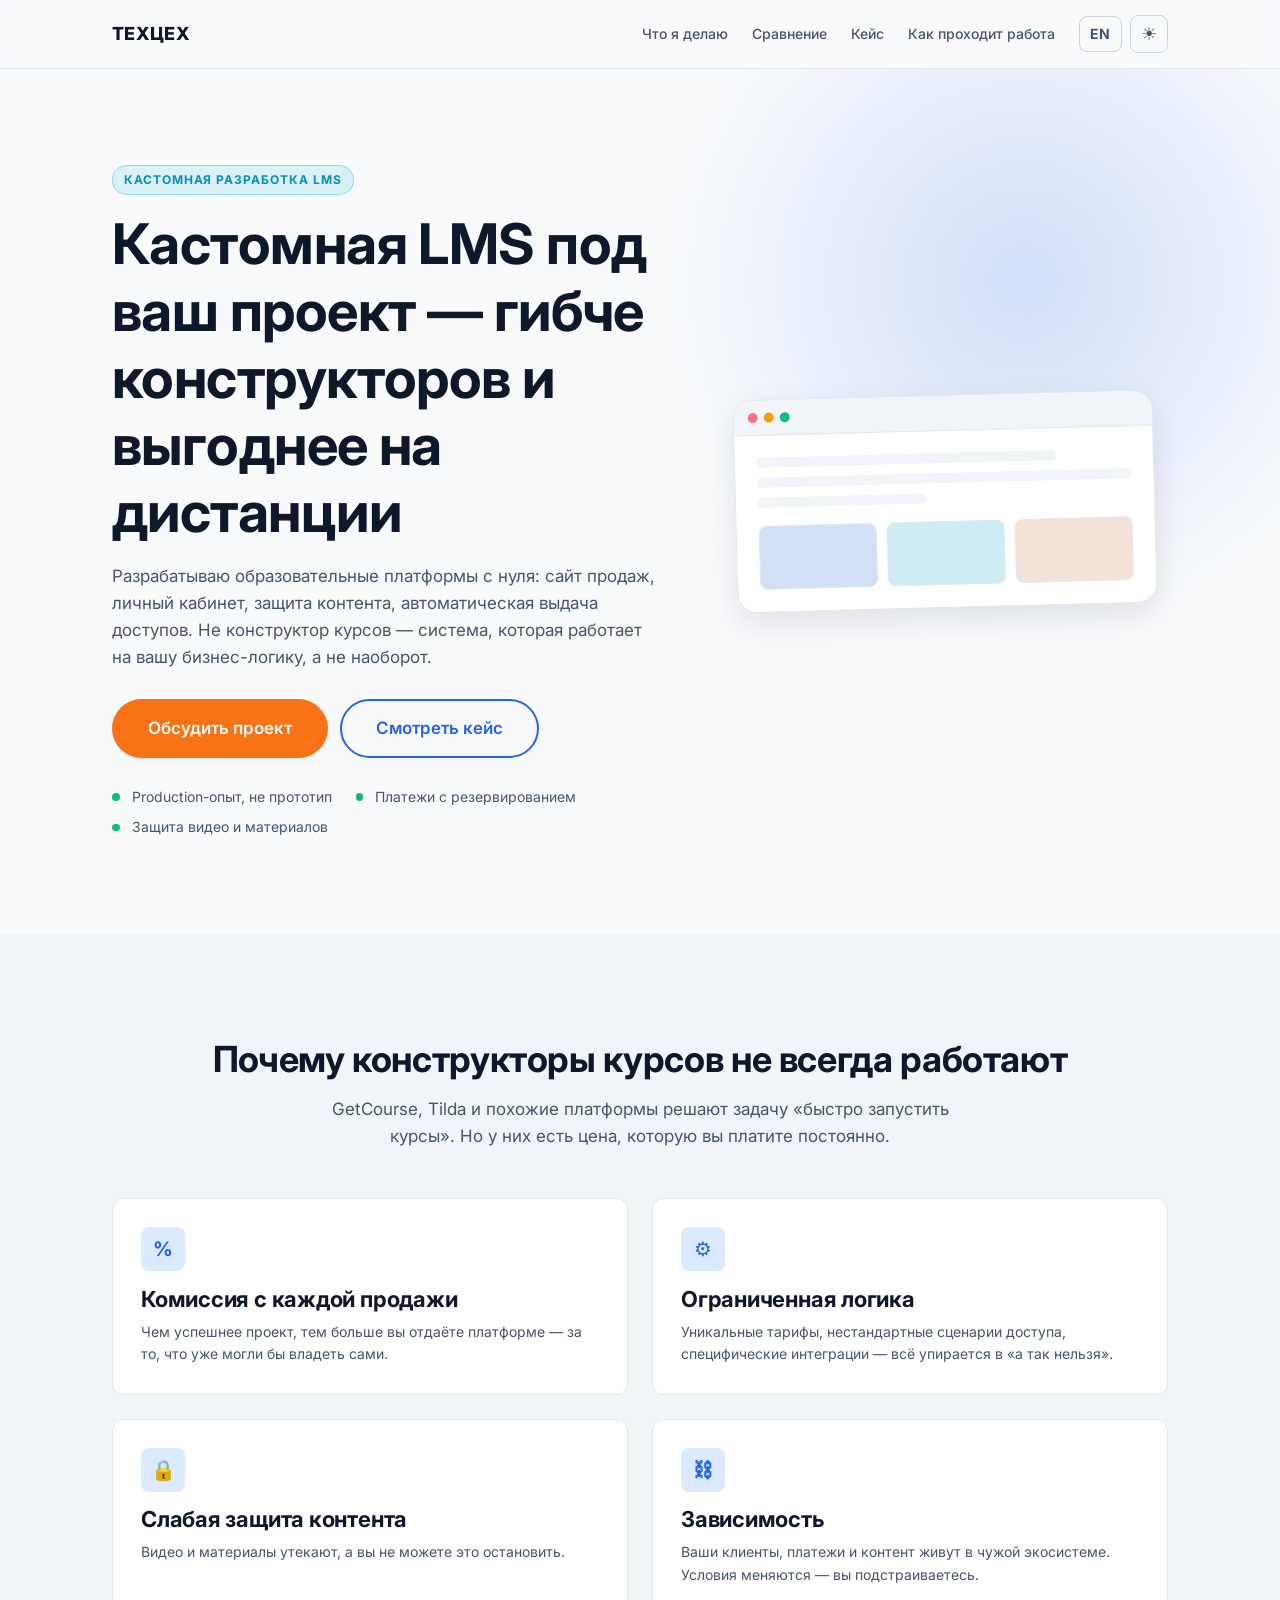
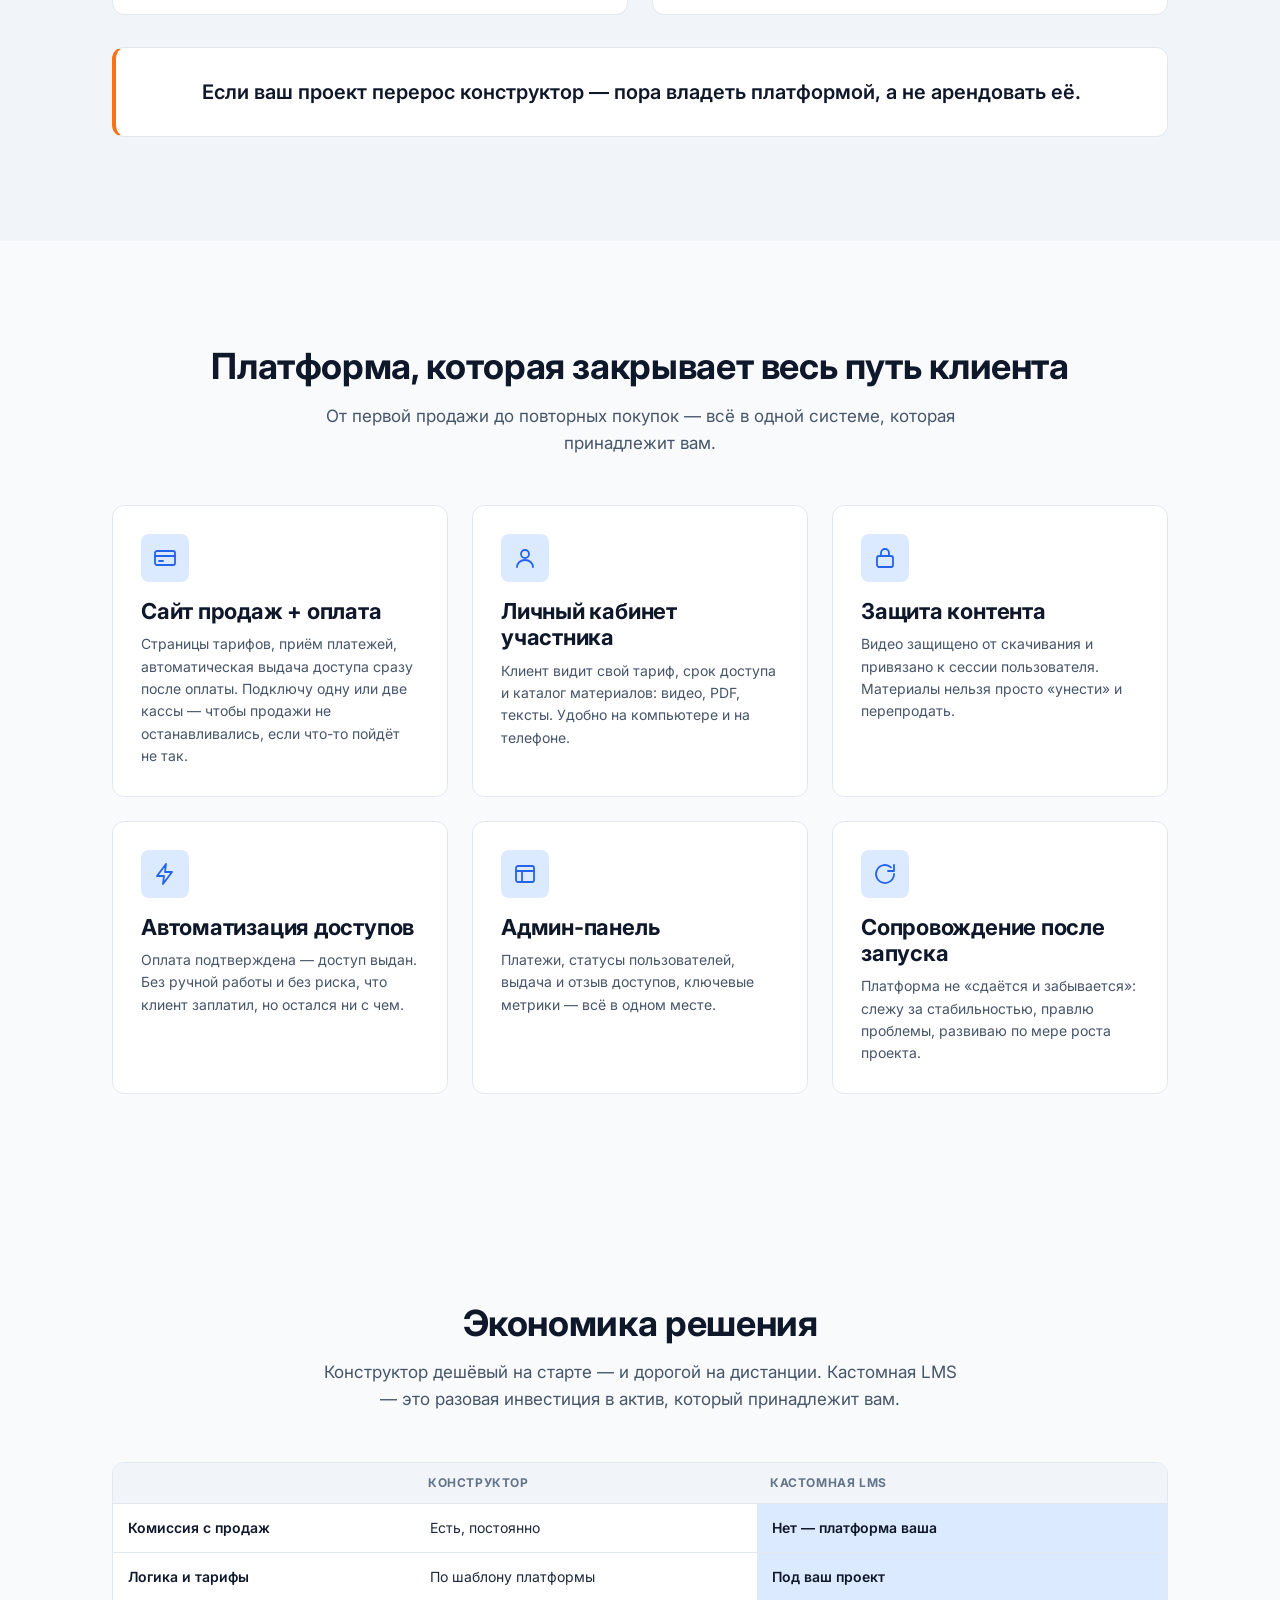
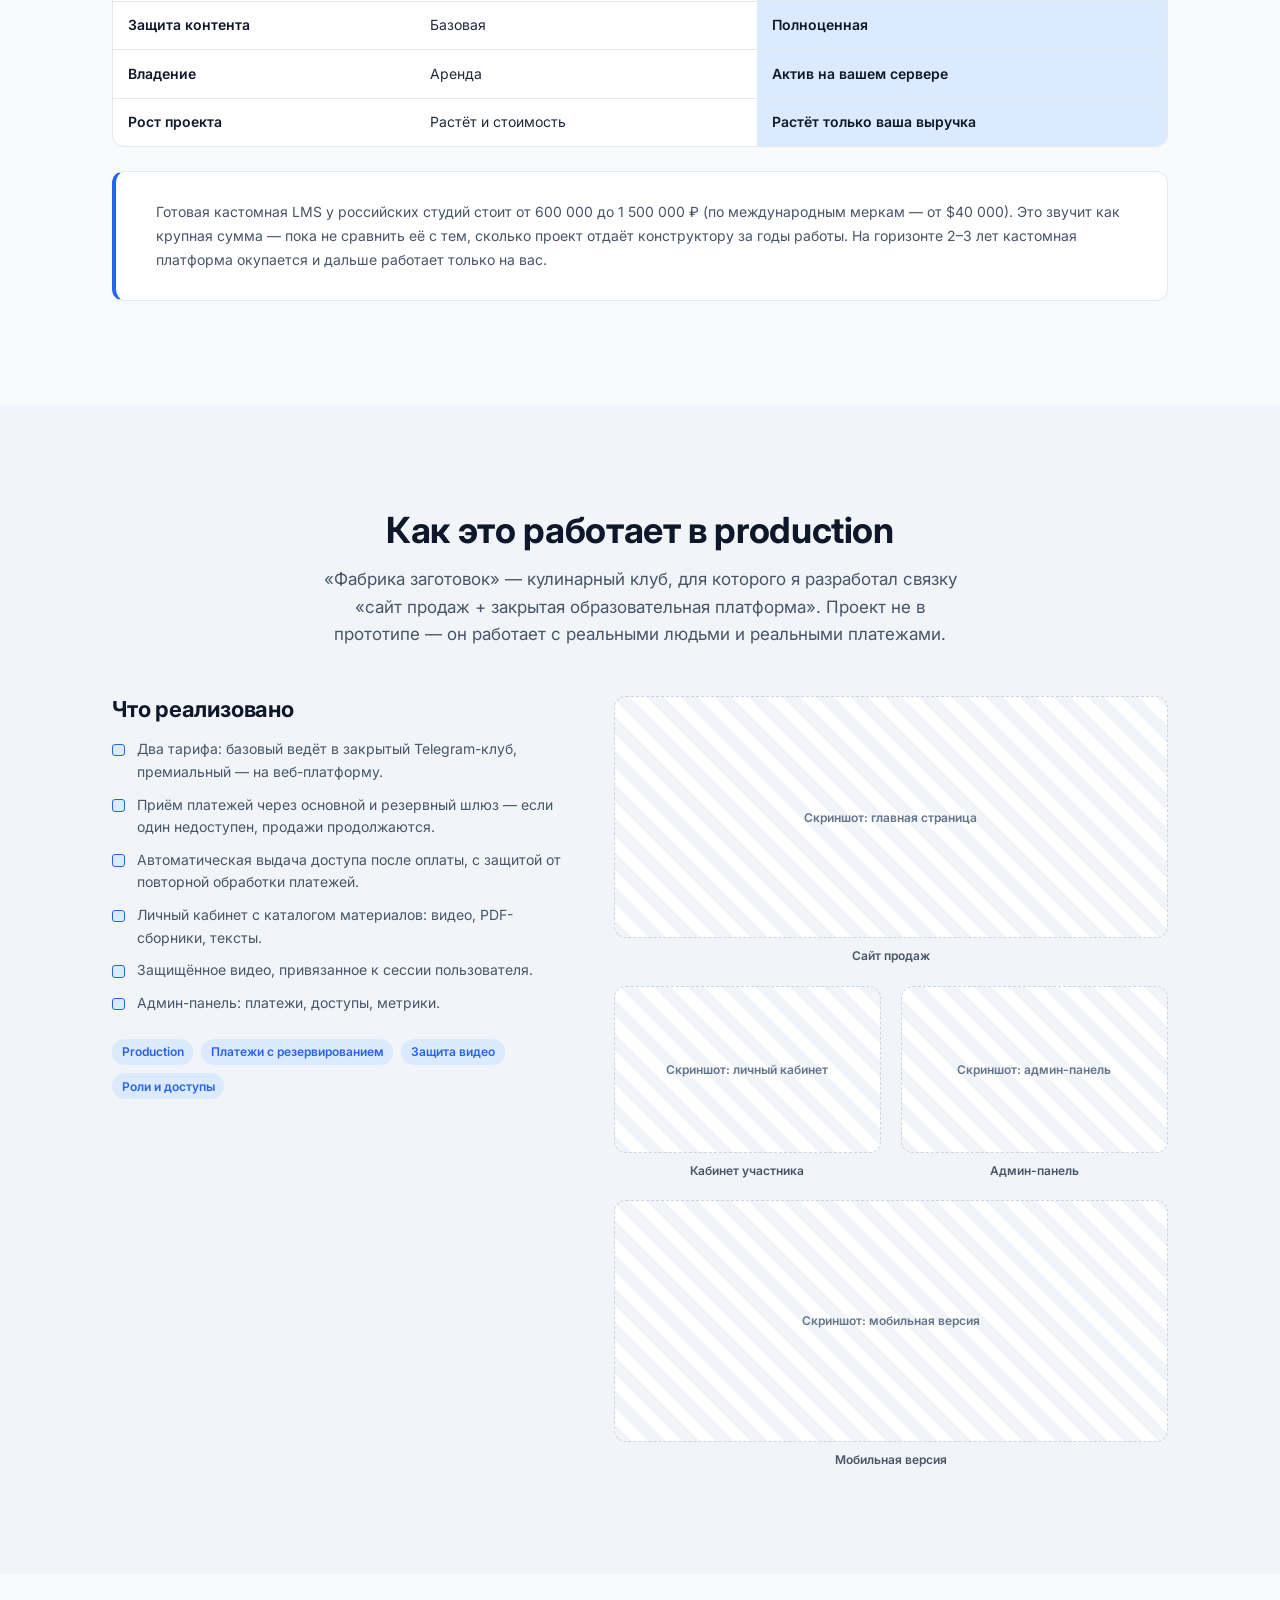
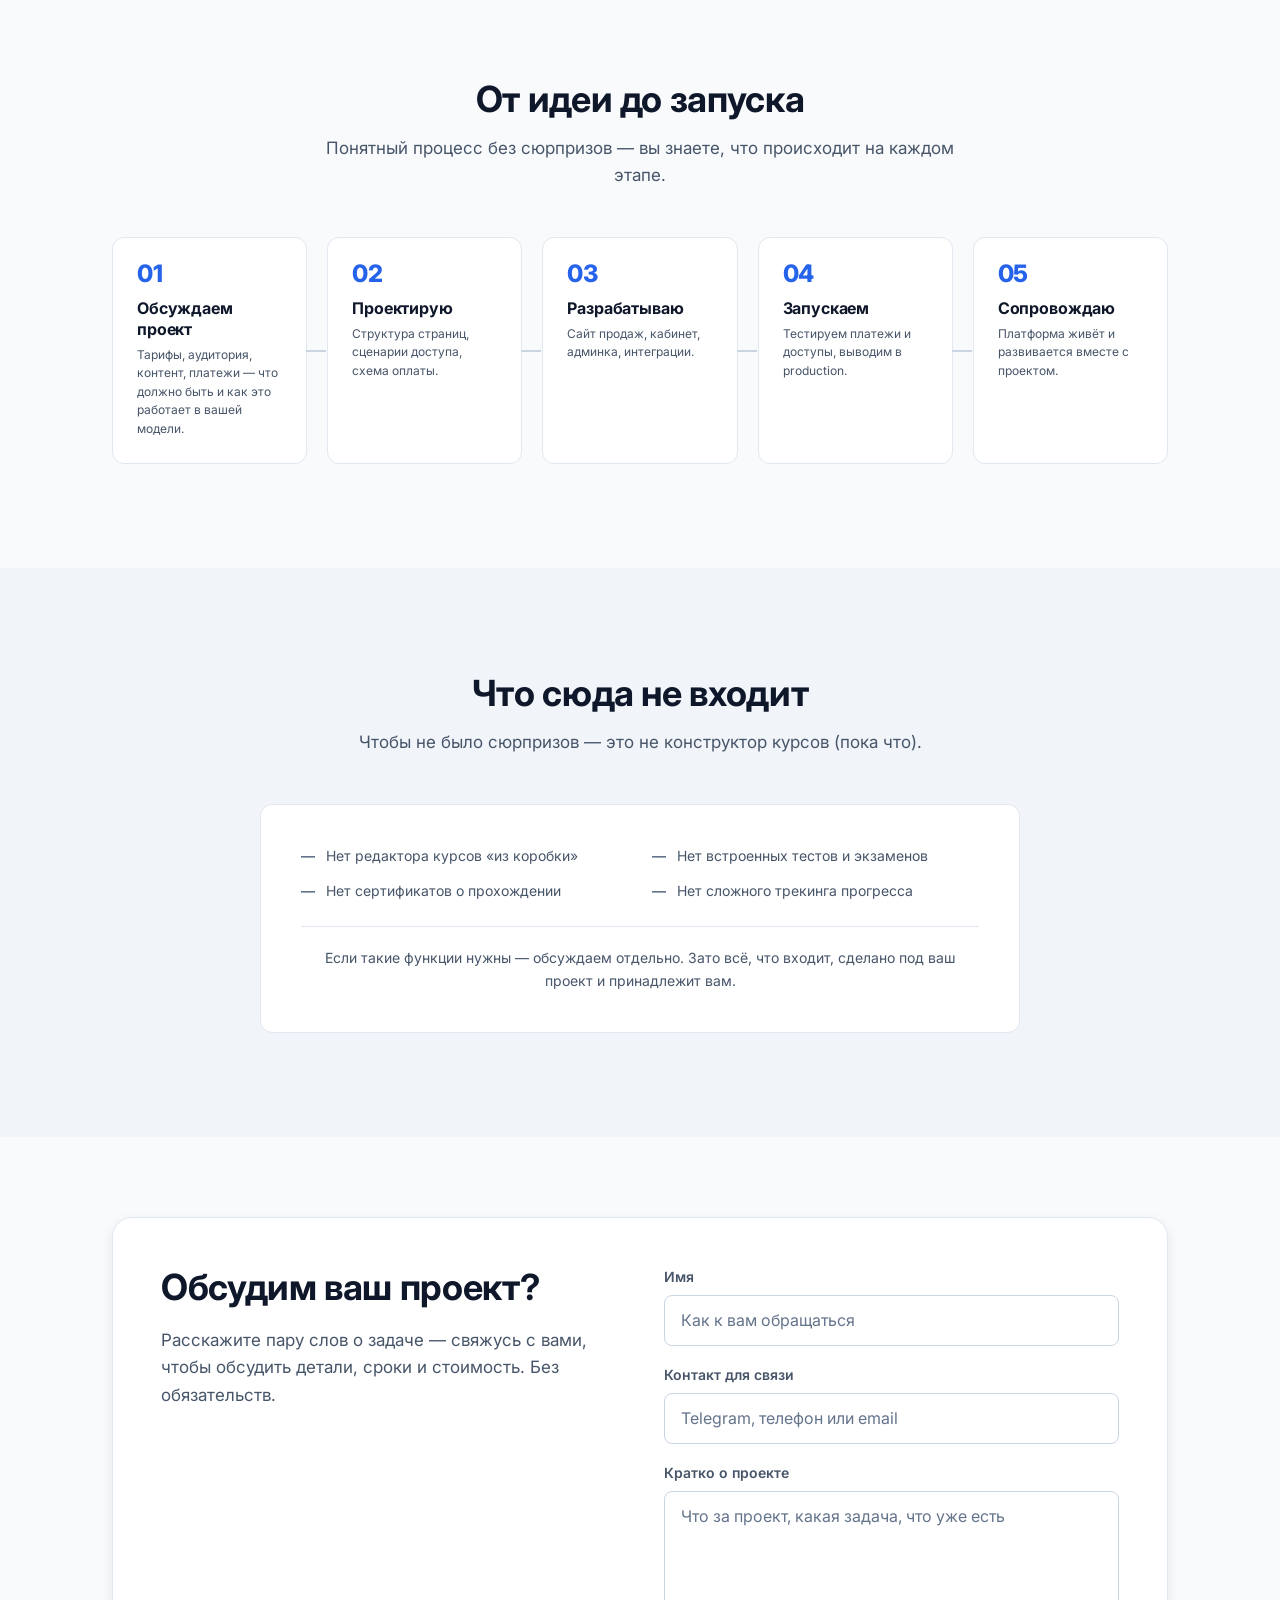
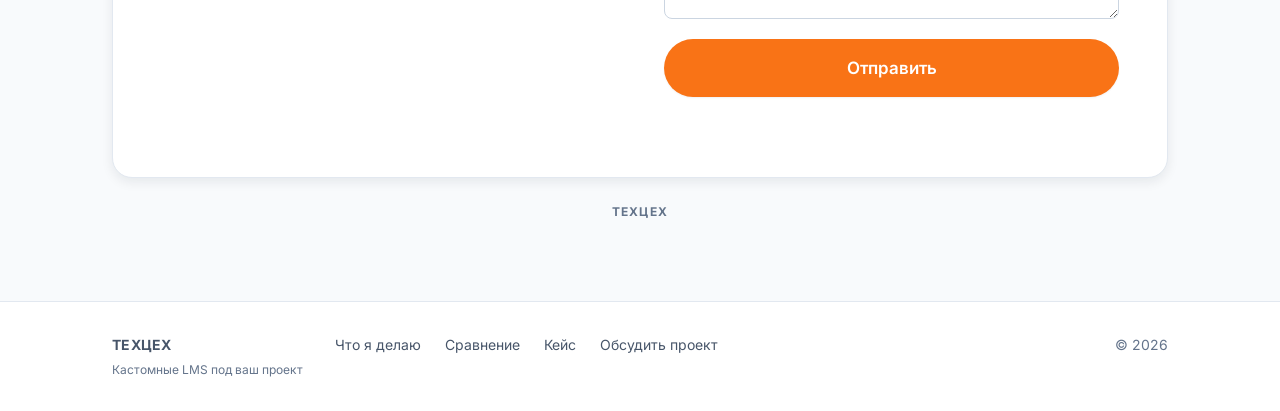
==== index.html @ e5ccb51c "Initial landing: RU/EN, light/dark, 8 sections" ====
<!DOCTYPE html>
<html lang="ru" data-theme="light">
<head>
  <meta charset="UTF-8">
  <meta name="viewport" content="width=device-width, initial-scale=1.0">
  <title>Кастомная LMS под ваш проект — ТЕХЦЕХ</title>
  <meta name="description" content="Разработка кастомных образовательных платформ: сайт продаж, личный кабинет, защита контента, автоматическая выдача доступов. Гибче конструкторов и выгоднее на дистанции.">
    <link rel="preconnect" href="https://fonts.googleapis.com">
  <link rel="preconnect" href="https://fonts.gstatic.com" crossorigin>
  <link href="https://fonts.googleapis.com/css2?family=Inter:wght@400;500;600;700;800&display=swap" rel="stylesheet">
  <link rel="stylesheet" href="css/styles.css">
</head>
<body>

  <!-- ============ HEADER ============ -->
  <header class="site-header">
    <div class="container header__inner">
      <a href="#" class="header__logo">ТЕХЦЕХ</a>

      <nav class="header__nav">
        <a href="#what-i-do">Что я делаю</a>
        <a href="#comparison">Сравнение</a>
        <a href="#case">Кейс</a>
        <a href="#process">Как проходит работа</a>
      </nav>

      <div class="header__controls">
        <!-- переключатель языка -->
        <a href="index.en.html" class="header__lang" aria-label="Switch to English">EN</a>
        <!-- переключатель темы -->
        <button type="button" class="header__theme" id="themeToggle" aria-label="Переключить тему">
          <span class="theme-icon theme-icon--light">☀</span>
          <span class="theme-icon theme-icon--dark">☾</span>
        </button>
      </div>
    </div>
  </header>

  <main>

        <!-- ============ 1. HERO ============ -->
    <section class="hero" id="hero">
      <div class="container hero__inner">
        <div class="hero__content">
          <span class="hero__eyebrow">Кастомная разработка LMS</span>
          <h1 class="hero__title">
            Кастомная LMS под ваш проект — гибче конструкторов и выгоднее на дистанции
          </h1>
          <p class="hero__subtitle">
            Разрабатываю образовательные платформы с нуля: сайт продаж, личный кабинет,
            защита контента, автоматическая выдача доступов. Не конструктор курсов —
            система, которая работает на вашу бизнес-логику, а не наоборот.
          </p>
          <div class="hero__actions">
            <a href="#contact" class="btn btn--cta btn--lg">Обсудить проект</a>
            <a href="#case" class="btn btn--secondary btn--lg">Смотреть кейс</a>
          </div>
          <ul class="hero__points">
            <li>Production-опыт, не прототип</li>
            <li>Платежи с резервированием</li>
            <li>Защита видео и материалов</li>
          </ul>
        </div>

        <div class="hero__visual" aria-hidden="true">
          <div class="hero__mockup">
            <div class="hero__mockup-bar">
              <span></span><span></span><span></span>
            </div>
            <div class="hero__mockup-body">
              <div class="hero__mockup-line hero__mockup-line--wide"></div>
              <div class="hero__mockup-line"></div>
              <div class="hero__mockup-line hero__mockup-line--short"></div>
              <div class="hero__mockup-cards">
                <div class="hero__mockup-card"></div>
                <div class="hero__mockup-card"></div>
                <div class="hero__mockup-card"></div>
              </div>
            </div>
          </div>
        </div>
      </div>
    </section>

        <!-- ============ 2. ПРОБЛЕМА ============ -->
    <section class="problem" id="problem">
      <div class="container">
        <div class="section-head text-center">
          <h2 class="section-title">Почему конструкторы курсов не всегда работают</h2>
          <p class="section-lead">
            GetCourse, Tilda и похожие платформы решают задачу «быстро запустить курсы».
            Но у них есть цена, которую вы платите постоянно.
          </p>
        </div>

        <div class="problem__grid">
          <article class="problem__card">
            <div class="problem__icon" aria-hidden="true">%</div>
            <h3>Комиссия с каждой продажи</h3>
            <p>Чем успешнее проект, тем больше вы отдаёте платформе — за то, что уже могли бы владеть сами.</p>
          </article>

          <article class="problem__card">
            <div class="problem__icon" aria-hidden="true">⚙</div>
            <h3>Ограниченная логика</h3>
            <p>Уникальные тарифы, нестандартные сценарии доступа, специфические интеграции — всё упирается в «а так нельзя».</p>
          </article>

          <article class="problem__card">
            <div class="problem__icon" aria-hidden="true">🔒</div>
            <h3>Слабая защита контента</h3>
            <p>Видео и материалы утекают, а вы не можете это остановить.</p>
          </article>

          <article class="problem__card">
            <div class="problem__icon" aria-hidden="true">⛓</div>
            <h3>Зависимость</h3>
            <p>Ваши клиенты, платежи и контент живут в чужой экосистеме. Условия меняются — вы подстраиваетесь.</p>
          </article>
        </div>

        <p class="problem__closing">
          Если ваш проект перерос конструктор — пора владеть платформой, а не арендовать её.
        </p>
      </div>
    </section>

        <!-- ============ 3. ЧТО Я ДЕЛАЮ ============ -->
    <section class="services" id="what-i-do">
      <div class="container">
        <div class="section-head text-center">
          <h2 class="section-title">Платформа, которая закрывает весь путь клиента</h2>
          <p class="section-lead">
            От первой продажи до повторных покупок — всё в одной системе, которая принадлежит вам.
          </p>
        </div>

        <div class="services__grid">
          <article class="service-card">
            <div class="service-card__icon" aria-hidden="true">
              <svg viewBox="0 0 24 24" fill="none" stroke="currentColor" stroke-width="1.8" stroke-linecap="round" stroke-linejoin="round"><rect x="2" y="5" width="20" height="14" rx="2"/><path d="M2 10h20"/><path d="M6 15h4"/></svg>
            </div>
            <h3>Сайт продаж + оплата</h3>
            <p>Страницы тарифов, приём платежей, автоматическая выдача доступа сразу после оплаты. Подключу одну или две кассы — чтобы продажи не останавливались, если что-то пойдёт не так.</p>
          </article>

          <article class="service-card">
            <div class="service-card__icon" aria-hidden="true">
              <svg viewBox="0 0 24 24" fill="none" stroke="currentColor" stroke-width="1.8" stroke-linecap="round" stroke-linejoin="round"><circle cx="12" cy="8" r="4"/><path d="M4 21c0-4 3.6-7 8-7s8 3 8 7"/></svg>
            </div>
            <h3>Личный кабинет участника</h3>
            <p>Клиент видит свой тариф, срок доступа и каталог материалов: видео, PDF, тексты. Удобно на компьютере и на телефоне.</p>
          </article>

          <article class="service-card">
            <div class="service-card__icon" aria-hidden="true">
              <svg viewBox="0 0 24 24" fill="none" stroke="currentColor" stroke-width="1.8" stroke-linecap="round" stroke-linejoin="round"><rect x="4" y="10" width="16" height="11" rx="2"/><path d="M8 10V7a4 4 0 0 1 8 0v3"/></svg>
            </div>
            <h3>Защита контента</h3>
            <p>Видео защищено от скачивания и привязано к сессии пользователя. Материалы нельзя просто «унести» и перепродать.</p>
          </article>

          <article class="service-card">
            <div class="service-card__icon" aria-hidden="true">
              <svg viewBox="0 0 24 24" fill="none" stroke="currentColor" stroke-width="1.8" stroke-linecap="round" stroke-linejoin="round"><path d="M13 2 4 14h7l-1 8 9-12h-7l1-8z"/></svg>
            </div>
            <h3>Автоматизация доступов</h3>
            <p>Оплата подтверждена — доступ выдан. Без ручной работы и без риска, что клиент заплатил, но остался ни с чем.</p>
          </article>

          <article class="service-card">
            <div class="service-card__icon" aria-hidden="true">
              <svg viewBox="0 0 24 24" fill="none" stroke="currentColor" stroke-width="1.8" stroke-linecap="round" stroke-linejoin="round"><rect x="3" y="4" width="18" height="16" rx="2"/><path d="M3 9h18"/><path d="M9 9v11"/></svg>
            </div>
            <h3>Админ-панель</h3>
            <p>Платежи, статусы пользователей, выдача и отзыв доступов, ключевые метрики — всё в одном месте.</p>
          </article>

          <article class="service-card">
            <div class="service-card__icon" aria-hidden="true">
              <svg viewBox="0 0 24 24" fill="none" stroke="currentColor" stroke-width="1.8" stroke-linecap="round" stroke-linejoin="round"><path d="M21 12a9 9 0 1 1-3-6.7"/><path d="M21 3v6h-6"/></svg>
            </div>
            <h3>Сопровождение после запуска</h3>
            <p>Платформа не «сдаётся и забывается»: слежу за стабильностью, правлю проблемы, развиваю по мере роста проекта.</p>
          </article>
        </div>
      </div>
    </section>

        <!-- ============ 4. СРАВНЕНИЕ / ЭКОНОМИКА ============ -->
    <section class="comparison" id="comparison">
      <div class="container">
        <div class="section-head text-center">
          <h2 class="section-title">Экономика решения</h2>
          <p class="section-lead">
            Конструктор дешёвый на старте — и дорогой на дистанции.
            Кастомная LMS — это разовая инвестиция в актив, который принадлежит вам.
          </p>
        </div>

        <div class="comparison__table-wrap">
          <table class="comparison__table">
            <thead>
              <tr>
                <th scope="col"></th>
                <th scope="col">Конструктор</th>
                <th scope="col" class="comparison__col--custom">Кастомная LMS</th>
              </tr>
            </thead>
            <tbody>
              <tr>
                <th scope="row">Комиссия с продаж</th>
                <td>Есть, постоянно</td>
                <td class="comparison__col--custom">Нет — платформа ваша</td>
              </tr>
              <tr>
                <th scope="row">Логика и тарифы</th>
                <td>По шаблону платформы</td>
                <td class="comparison__col--custom">Под ваш проект</td>
              </tr>
              <tr>
                <th scope="row">Защита контента</th>
                <td>Базовая</td>
                <td class="comparison__col--custom">Полноценная</td>
              </tr>
              <tr>
                <th scope="row">Владение</th>
                <td>Аренда</td>
                <td class="comparison__col--custom">Актив на вашем сервере</td>
              </tr>
              <tr>
                <th scope="row">Рост проекта</th>
                <td>Растёт и стоимость</td>
                <td class="comparison__col--custom">Растёт только ваша выручка</td>
              </tr>
            </tbody>
          </table>
        </div>

        <div class="comparison__note">
          <p>
            Готовая кастомная LMS у российских студий стоит от 600 000 до 1 500 000 ₽
            (по международным меркам — от $40 000). Это звучит как крупная сумма — пока
            не сравнить её с тем, сколько проект отдаёт конструктору за годы работы.
            На горизонте 2–3 лет кастомная платформа окупается и дальше работает только на вас.
          </p>
        </div>
      </div>
    </section>

        <!-- ============ 5. КЕЙС ============ -->
    <section class="case" id="case">
      <div class="container">
        <div class="section-head text-center">
          <h2 class="section-title">Как это работает в production</h2>
          <p class="section-lead">
            «Фабрика заготовок» — кулинарный клуб, для которого я разработал связку
            «сайт продаж + закрытая образовательная платформа». Проект не в прототипе —
            он работает с реальными людьми и реальными платежами.
          </p>
        </div>

        <div class="case__layout">
          <div class="case__info">
            <h3 class="case__subtitle">Что реализовано</h3>
            <ul class="case__list">
              <li>Два тарифа: базовый ведёт в закрытый Telegram-клуб, премиальный — на веб-платформу.</li>
              <li>Приём платежей через основной и резервный шлюз — если один недоступен, продажи продолжаются.</li>
              <li>Автоматическая выдача доступа после оплаты, с защитой от повторной обработки платежей.</li>
              <li>Личный кабинет с каталогом материалов: видео, PDF-сборники, тексты.</li>
              <li>Защищённое видео, привязанное к сессии пользователя.</li>
              <li>Админ-панель: платежи, доступы, метрики.</li>
            </ul>

            <div class="case__tags">
              <span class="tag">Production</span>
              <span class="tag">Платежи с резервированием</span>
              <span class="tag">Защита видео</span>
              <span class="tag">Роли и доступы</span>
            </div>
          </div>

          <div class="case__gallery">
            <!-- плейсхолдеры: заменить на реальные скриншоты -->
            <figure class="case__shot case__shot--wide">
              <div class="case__shot-placeholder">
                <span>Скриншот: главная страница</span>
              </div>
              <figcaption>Сайт продаж</figcaption>
            </figure>

            <figure class="case__shot">
              <div class="case__shot-placeholder">
                <span>Скриншот: личный кабинет</span>
              </div>
              <figcaption>Кабинет участника</figcaption>
            </figure>

            <figure class="case__shot">
              <div class="case__shot-placeholder">
                <span>Скриншот: админ-панель</span>
              </div>
              <figcaption>Админ-панель</figcaption>
            </figure>

            <figure class="case__shot case__shot--wide">
              <div class="case__shot-placeholder">
                <span>Скриншот: мобильная версия</span>
              </div>
              <figcaption>Мобильная версия</figcaption>
            </figure>
          </div>
        </div>
      </div>
    </section>

        <!-- ============ 6. ПРОЦЕСС ============ -->
    <section class="process" id="process">
      <div class="container">
        <div class="section-head text-center">
          <h2 class="section-title">От идеи до запуска</h2>
          <p class="section-lead">
            Понятный процесс без сюрпризов — вы знаете, что происходит на каждом этапе.
          </p>
        </div>

        <ol class="process__steps">
          <li class="process__step">
            <span class="process__num">01</span>
            <div class="process__body">
              <h3>Обсуждаем проект</h3>
              <p>Тарифы, аудитория, контент, платежи — что должно быть и как это работает в вашей модели.</p>
            </div>
          </li>
          <li class="process__step">
            <span class="process__num">02</span>
            <div class="process__body">
              <h3>Проектирую</h3>
              <p>Структура страниц, сценарии доступа, схема оплаты.</p>
            </div>
          </li>
          <li class="process__step">
            <span class="process__num">03</span>
            <div class="process__body">
              <h3>Разрабатываю</h3>
              <p>Сайт продаж, кабинет, админка, интеграции.</p>
            </div>
          </li>
          <li class="process__step">
            <span class="process__num">04</span>
            <div class="process__body">
              <h3>Запускаем</h3>
              <p>Тестируем платежи и доступы, выводим в production.</p>
            </div>
          </li>
          <li class="process__step">
            <span class="process__num">05</span>
            <div class="process__body">
              <h3>Сопровождаю</h3>
              <p>Платформа живёт и развивается вместе с проектом.</p>
            </div>
          </li>
        </ol>
      </div>
    </section>

        <!-- ============ 7. ГРАНИЦЫ ============ -->
    <section class="boundaries" id="boundaries">
      <div class="container">
        <div class="section-head text-center">
          <h2 class="section-title">Что сюда не входит</h2>
          <p class="section-lead">
            Чтобы не было сюрпризов — это не конструктор курсов (пока что).
          </p>
        </div>

        <div class="boundaries__box">
          <ul class="boundaries__list">
            <li>Нет редактора курсов «из коробки»</li>
            <li>Нет встроенных тестов и экзаменов</li>
            <li>Нет сертификатов о прохождении</li>
            <li>Нет сложного трекинга прогресса</li>
          </ul>
          <p class="boundaries__note">
            Если такие функции нужны — обсуждаем отдельно.
            Зато всё, что входит, сделано под ваш проект и принадлежит вам.
          </p>
        </div>
      </div>
    </section>

        <!-- ============ 8. CTA + ФОРМА ============ -->
    <section class="cta" id="contact">
      <div class="container">
        <div class="cta__box">
          <div class="cta__content">
            <h2 class="cta__title">Обсудим ваш проект?</h2>
            <p class="cta__text">
              Расскажите пару слов о задаче — свяжусь с вами, чтобы обсудить детали,
              сроки и стоимость. Без обязательств.
            </p>
          </div>

          <form class="cta__form" id="contactForm" novalidate>
            <div class="form-field">
              <label for="name">Имя</label>
              <input type="text" id="name" name="name" placeholder="Как к вам обращаться" required autocomplete="name">
            </div>

            <div class="form-field">
              <label for="contact">Контакт для связи</label>
              <input type="text" id="contact" name="contact" placeholder="Telegram, телефон или email" required autocomplete="off">
            </div>

            <div class="form-field">
              <label for="message">Кратко о проекте</label>
              <textarea id="message" name="message" placeholder="Что за проект, какая задача, что уже есть" rows="4"></textarea>
            </div>

            <button type="submit" class="btn btn--cta btn--lg cta__submit">Отправить</button>

            <p class="cta__form-note" id="formNote" role="status" aria-live="polite"></p>
          </form>
        </div>

        <p class="cta__signature">ТЕХЦЕХ</p>
      </div>
    </section>

  </main>

    <!-- ============ FOOTER ============ -->
  <footer class="site-footer">
    <div class="container footer__inner">
      <div class="footer__brand-col">
        <span class="footer__brand">ТЕХЦЕХ</span>
        <span class="footer__tagline">Кастомные LMS под ваш проект</span>
      </div>
      <nav class="footer__nav" aria-label="Футер">
        <a href="#what-i-do">Что я делаю</a>
        <a href="#comparison">Сравнение</a>
        <a href="#case">Кейс</a>
        <a href="#contact">Обсудить проект</a>
      </nav>
      <span class="footer__copy">© <span id="year"></span></span>
    </div>
  </footer>

  <script src="js/script.js"></script>
</body>
</html>
---- css/styles.css ----
/* ============================================================
   TEKHCEKH LANDING — Design tokens & base styles
   ============================================================ */

/* ---------- 1. TOKENS: LIGHT (default) ---------- */
:root {
  /* backgrounds & surfaces */
  --bg:              #F8FAFC;
  --surface:         #FFFFFF;
  --surface-2:       #F1F5F9;
  --border:          #E2E8F0;
  --border-strong:   #CBD5E1;

  /* text */
  --text-heading:    #0F172A;
  --text:            #1E293B;
  --text-muted:      #475569;
  --text-subtle:     #64748B;

  /* brand — blue */
  --primary:         #2563EB;
  --primary-hover:   #1D4ED8;
  --primary-soft:    #DBEAFE;

  /* tech accent — cyan */
  --accent-tech:     #06B6D4;
  --accent-tech-hover:#0891B2;

  /* warm accent — CTA */
  --accent-cta:      #F97316;
  --accent-cta-hover:#EA580C;
  --accent-coral:    #FB7185;

  /* statuses */
  --success:         #10B981;
  --success-bg:      #D1FAE5;
  --success-text:    #065F46;
  --warning:         #F59E0B;
  --warning-text:    #78350F;
  --danger:          #EF4444;

  /* effects */
  --shadow-sm: 0 1px 2px rgba(15, 23, 42, 0.06);
  --shadow-md: 0 4px 12px rgba(15, 23, 42, 0.08);
  --shadow-lg: 0 12px 32px rgba(15, 23, 42, 0.10);
  --radius-sm: 8px;
  --radius-md: 12px;
  --radius-lg: 20px;
  --radius-pill: 999px;

  /* typography */
  --font-sans: "Inter", system-ui, -apple-system, "Segoe UI", Roboto, "Helvetica Neue", Arial, sans-serif;
  --fs-h1: clamp(2rem, 1.4rem + 3vw, 3.5rem);
  --fs-h2: clamp(1.5rem, 1.15rem + 1.6vw, 2.25rem);
  --fs-h3: clamp(1.15rem, 1rem + 0.6vw, 1.375rem);
  --fs-body: 1rem;
  --fs-small: 0.875rem;
  --fs-xs: 0.75rem;

  /* layout */
  --container: 1120px;
  --gutter: clamp(1rem, 0.5rem + 2vw, 2rem);
  --section-y: clamp(3.5rem, 2rem + 6vw, 6.5rem);

  /* transitions */
  --t-fast: 150ms ease;
  --t-base: 250ms ease;

  /* header */
  --header-h: 68px;
}

/* ---------- 2. TOKENS: DARK ---------- */
[data-theme="dark"] {
  --bg:              #0F172A;
  --surface:         #1E293B;
  --surface-2:       #334155;
  --border:          #334155;
  --border-strong:   #475569;

  --text-heading:    #F8FAFC;
  --text:            #E2E8F0;
  --text-muted:      #94A3B8;
  --text-subtle:     #64748B;

  --primary:         #3B82F6;
  --primary-hover:   #60A5FA;
  --primary-soft:    #1E3A8A;

  --accent-tech:     #22D3EE;
  --accent-tech-hover:#67E8F9;

  --accent-cta:      #FB923C;
  --accent-cta-hover:#FDBA74;
  --accent-coral:    #FDA4AF;

  --success:         #34D399;
  --success-bg:      #064E3B;
  --success-text:    #A7F3D0;
  --warning:         #FBBF24;
  --warning-text:    #451A03;
  --danger:          #F87171;

  --shadow-sm: 0 1px 2px rgba(0, 0, 0, 0.4);
  --shadow-md: 0 4px 12px rgba(0, 0, 0, 0.45);
  --shadow-lg: 0 12px 32px rgba(0, 0, 0, 0.55);
}

/* ---------- 3. RESET / BASE ---------- */
*,
*::before,
*::after { box-sizing: border-box; }

html {
  scroll-behavior: smooth;
  scroll-padding-top: calc(var(--header-h) + 16px);
}

body {
  margin: 0;
  font-family: var(--font-sans);
  font-size: var(--fs-body);
  line-height: 1.6;
  color: var(--text);
  background: var(--bg);
  -webkit-font-smoothing: antialiased;
  transition: background var(--t-base), color var(--t-base);
}

h1, h2, h3, h4 {
  margin: 0 0 0.6em;
  color: var(--text-heading);
  line-height: 1.2;
  font-weight: 700;
  letter-spacing: -0.01em;
}
h1 { font-size: var(--fs-h1); }
h2 { font-size: var(--fs-h2); }
h3 { font-size: var(--fs-h3); }

p { margin: 0 0 1em; }
p:last-child { margin-bottom: 0; }

a {
  color: var(--primary);
  text-decoration: none;
  transition: color var(--t-fast);
}
a:hover { color: var(--primary-hover); }

ul, ol { margin: 0 0 1em; padding-left: 1.25em; }

img { max-width: 100%; height: auto; display: block; }

:focus-visible {
  outline: 2px solid var(--primary);
  outline-offset: 3px;
  border-radius: 4px;
}

/* ---------- 4. LAYOUT ---------- */
.container {
  width: 100%;
  max-width: var(--container);
  margin-inline: auto;
  padding-inline: var(--gutter);
}

main > section {
  padding-block: var(--section-y);
}

/* чередование фона секций для визуального ритма */
.problem,
.case,
.boundaries { background: var(--surface-2); }

/* ---------- 5. TYPOGRAPHY HELPERS ---------- */
.section-title {
  margin-bottom: 0.4em;
}
.section-lead {
  max-width: 640px;
  margin: 0 auto 2.5rem;
  color: var(--text-muted);
  font-size: 1.0625rem;
}
.text-center { text-align: center; }

/* ---------- 6. BUTTONS ---------- */
.btn {
  display: inline-flex;
  align-items: center;
  justify-content: center;
  gap: 0.5em;
  padding: 0.8em 1.6em;
  font: inherit;
  font-weight: 600;
  font-size: 1rem;
  line-height: 1.2;
  border: 2px solid transparent;
  border-radius: var(--radius-pill);
  cursor: pointer;
  white-space: nowrap;
  transition: background var(--t-fast), color var(--t-fast),
              border-color var(--t-fast), transform var(--t-fast),
              box-shadow var(--t-fast);
}
.btn:active { transform: translateY(1px); }

/* primary CTA — warm orange */
.btn--cta {
  background: var(--accent-cta);
  color: #FFFFFF;
  box-shadow: var(--shadow-sm);
}
.btn--cta:hover {
  background: var(--accent-cta-hover);
  color: #FFFFFF;
  box-shadow: var(--shadow-md);
}
[data-theme="dark"] .btn--cta { color: #1A1208; }

/* secondary — blue outline */
.btn--secondary {
  background: transparent;
  color: var(--primary);
  border-color: var(--primary);
}
.btn--secondary:hover {
  background: var(--primary);
  color: #FFFFFF;
}

/* solid blue */
.btn--primary {
  background: var(--primary);
  color: #FFFFFF;
}
.btn--primary:hover { background: var(--primary-hover); color: #FFFFFF; }

.btn--lg { padding: 1em 2em; font-size: 1.0625rem; }

/* ---------- 7. FORMS ---------- */
.form-field {
  display: flex;
  flex-direction: column;
  gap: 0.4rem;
  margin-bottom: 1.1rem;
}
.form-field label {
  font-size: var(--fs-small);
  font-weight: 600;
  color: var(--text-muted);
}
.form-field input,
.form-field textarea {
  font: inherit;
  color: var(--text);
  background: var(--surface);
  border: 1.5px solid var(--border-strong);
  border-radius: var(--radius-sm);
  padding: 0.75em 1em;
  transition: border-color var(--t-fast), box-shadow var(--t-fast);
}
.form-field textarea { resize: vertical; min-height: 110px; }
.form-field input::placeholder,
.form-field textarea::placeholder { color: var(--text-subtle); }

.form-field input:focus,
.form-field textarea:focus {
  outline: none;
  border-color: var(--primary);
  box-shadow: 0 0 0 3px var(--primary-soft);
}
.form-field input:invalid:not(:placeholder-shown),
.form-field textarea:invalid:not(:placeholder-shown) {
  border-color: var(--danger);
}

/* ---------- 8. HEADER ---------- */
.site-header {
  position: sticky;
  top: 0;
  z-index: 50;
  background: color-mix(in srgb, var(--bg) 85%, transparent);
  backdrop-filter: blur(10px);
  border-bottom: 1px solid var(--border);
  transition: background var(--t-base), border-color var(--t-base);
}
.header__inner {
  display: flex;
  align-items: center;
  gap: 1.5rem;
  height: var(--header-h);
}

.header__logo {
  font-weight: 800;
  font-size: 1.125rem;
  letter-spacing: 0.02em;
  color: var(--text-heading);
  flex-shrink: 0;
}
.header__logo:hover { color: var(--primary); }

.header__nav {
  display: flex;
  gap: 1.5rem;
  margin-left: auto;
}
.header__nav a {
  font-size: var(--fs-small);
  font-weight: 500;
  color: var(--text-muted);
}
.header__nav a:hover { color: var(--primary); }

.header__controls {
  display: flex;
  align-items: center;
  gap: 0.5rem;
}

.header__lang {
  font-size: var(--fs-small);
  font-weight: 700;
  letter-spacing: 0.05em;
  padding: 0.4em 0.7em;
  border: 1.5px solid var(--border-strong);
  border-radius: var(--radius-sm);
  color: var(--text-muted);
}
.header__lang:hover { border-color: var(--primary); color: var(--primary); }

.header__theme {
  display: inline-flex;
  align-items: center;
  justify-content: center;
  width: 38px;
  height: 38px;
  padding: 0;
  font-size: 1.1rem;
  background: transparent;
  border: 1.5px solid var(--border-strong);
  border-radius: var(--radius-sm);
  color: var(--text-muted);
  cursor: pointer;
  transition: border-color var(--t-fast), color var(--t-fast),
              background var(--t-fast);
}
.header__theme:hover { border-color: var(--primary); color: var(--primary); }

/* показываем нужную иконку в зависимости от темы */
[data-theme="light"] .theme-icon--dark  { display: none; }
[data-theme="dark"]  .theme-icon--light { display: none; }

/* ---------- 9. FOOTER ---------- */
.site-footer {
  border-top: 1px solid var(--border);
  padding-block: 2rem;
  background: var(--surface);
  transition: background var(--t-base), border-color var(--t-base);
}
.footer__inner {
  display: flex;
  align-items: center;
  justify-content: space-between;
  gap: 1rem;
  font-size: var(--fs-small);
  color: var(--text-subtle);
}
.footer__brand {
  font-weight: 700;
  color: var(--text-muted);
  letter-spacing: 0.02em;
}

/* ---------- 10. RESPONSIVE BASE ---------- */
@media (max-width: 860px) {
  .header__nav { display: none; } /* временно, до мобильного меню на шаге секций */
}

@media (max-width: 560px) {
  :root { --header-h: 60px; }
  .footer__inner { flex-direction: column; align-items: flex-start; }
}

/* ============================================================
   11. HERO
   ============================================================ */
.hero {
  position: relative;
  overflow: hidden;
  padding-block: clamp(3rem, 2rem + 5vw, 6rem);
}
.hero::before {
  /* мягкое сине-бирюзовое свечение на фоне */
  content: "";
  position: absolute;
  inset: -20% -10% auto auto;
  width: 60vw;
  height: 60vw;
  max-width: 800px;
  max-height: 800px;
  background: radial-gradient(circle at center,
              color-mix(in srgb, var(--primary) 18%, transparent) 0%,
              transparent 65%);
  pointer-events: none;
  z-index: 0;
}
[data-theme="dark"] .hero::before {
  background: radial-gradient(circle at center,
              color-mix(in srgb, var(--primary) 30%, transparent) 0%,
              transparent 65%);
}

.hero__inner {
  position: relative;
  z-index: 1;
  display: grid;
  grid-template-columns: 1.1fr 0.9fr;
  align-items: center;
  gap: clamp(2rem, 1rem + 4vw, 4rem);
}

.hero__eyebrow {
  display: inline-block;
  margin-bottom: 1rem;
  padding: 0.35em 0.9em;
  font-size: var(--fs-xs);
  font-weight: 700;
  letter-spacing: 0.08em;
  text-transform: uppercase;
  color: var(--accent-tech-hover);
  background: color-mix(in srgb, var(--accent-tech) 12%, transparent);
  border: 1px solid color-mix(in srgb, var(--accent-tech) 35%, transparent);
  border-radius: var(--radius-pill);
}
[data-theme="dark"] .hero__eyebrow { color: var(--accent-tech); }

.hero__title {
  margin-bottom: 1rem;
  max-width: 18ch;
}

.hero__subtitle {
  font-size: 1.0625rem;
  color: var(--text-muted);
  max-width: 52ch;
  margin-bottom: 1.75rem;
}

.hero__actions {
  display: flex;
  flex-wrap: wrap;
  gap: 0.75rem;
  margin-bottom: 1.75rem;
}

.hero__points {
  display: flex;
  flex-wrap: wrap;
  gap: 0.5rem 1.5rem;
  padding: 0;
  margin: 0;
  list-style: none;
  font-size: var(--fs-small);
  color: var(--text-muted);
}
.hero__points li {
  position: relative;
  padding-left: 1.4em;
}
.hero__points li::before {
  content: "";
  position: absolute;
  left: 0;
  top: 0.55em;
  width: 0.55em;
  height: 0.55em;
  border-radius: 50%;
  background: var(--success);
}

/* --- декоративный мокап платформы --- */
.hero__visual { display: flex; justify-content: center; }

.hero__mockup {
  width: 100%;
  max-width: 420px;
  background: var(--surface);
  border: 1px solid var(--border);
  border-radius: var(--radius-lg);
  box-shadow: var(--shadow-lg);
  overflow: hidden;
  transform: rotate(-1.5deg);
  transition: transform var(--t-base);
}
.hero__mockup:hover { transform: rotate(0deg); }

.hero__mockup-bar {
  display: flex;
  gap: 6px;
  padding: 12px 14px;
  background: var(--surface-2);
  border-bottom: 1px solid var(--border);
}
.hero__mockup-bar span {
  width: 10px;
  height: 10px;
  border-radius: 50%;
  background: var(--border-strong);
}
.hero__mockup-bar span:nth-child(1) { background: var(--accent-coral); }
.hero__mockup-bar span:nth-child(2) { background: var(--warning); }
.hero__mockup-bar span:nth-child(3) { background: var(--success); }

.hero__mockup-body { padding: 22px; }

.hero__mockup-line {
  height: 10px;
  border-radius: 4px;
  background: var(--surface-2);
  margin-bottom: 10px;
}
.hero__mockup-line--wide  { width: 80%; }
.hero__mockup-line--short { width: 45%; }

.hero__mockup-cards {
  display: grid;
  grid-template-columns: repeat(3, 1fr);
  gap: 10px;
  margin-top: 18px;
}
.hero__mockup-card {
  height: 64px;
  border-radius: var(--radius-sm);
  background: var(--surface-2);
  border: 1px solid var(--border);
}
.hero__mockup-card:nth-child(1) {
  background: color-mix(in srgb, var(--primary) 15%, var(--surface-2));
}
.hero__mockup-card:nth-child(2) {
  background: color-mix(in srgb, var(--accent-tech) 15%, var(--surface-2));
}
.hero__mockup-card:nth-child(3) {
  background: color-mix(in srgb, var(--accent-cta) 15%, var(--surface-2));
}

/* --- адаптив Hero --- */
@media (max-width: 900px) {
  .hero__inner {
    grid-template-columns: 1fr;
    text-align: left;
  }
  .hero__visual { order: -1; }
  .hero__mockup { max-width: 340px; transform: rotate(-1deg); }
  .hero__title { max-width: none; }
}

@media (max-width: 560px) {
  .hero__actions { flex-direction: column; align-items: stretch; }
  .hero__actions .btn { width: 100%; }
  .hero__points { flex-direction: column; gap: 0.4rem; }
}

/* ============================================================
   12. SECTION HEAD (общий для секций)
   ============================================================ */
.section-head {
  margin-bottom: clamp(2rem, 1.5rem + 2vw, 3rem);
}
.section-head .section-lead { margin-bottom: 0; }

/* ============================================================
   13. PROBLEM
   ============================================================ */
.problem__grid {
  display: grid;
  grid-template-columns: repeat(2, 1fr);
  gap: clamp(1rem, 0.5rem + 1.5vw, 1.5rem);
  margin-bottom: 2rem;
}

.problem__card {
  padding: clamp(1.25rem, 1rem + 1vw, 1.75rem);
  background: var(--surface);
  border: 1px solid var(--border);
  border-radius: var(--radius-md);
  transition: border-color var(--t-fast), box-shadow var(--t-fast),
              transform var(--t-fast);
}
.problem__card:hover {
  border-color: var(--border-strong);
  box-shadow: var(--shadow-sm);
  transform: translateY(-2px);
}

.problem__icon {
  display: inline-flex;
  align-items: center;
  justify-content: center;
  width: 44px;
  height: 44px;
  margin-bottom: 0.9rem;
  font-size: 1.25rem;
  font-weight: 700;
  color: var(--primary);
  background: var(--primary-soft);
  border-radius: var(--radius-sm);
}

.problem__card h3 {
  margin-bottom: 0.4em;
  font-size: var(--fs-h3);
}
.problem__card p {
  margin: 0;
  font-size: var(--fs-small);
  color: var(--text-muted);
}

.problem__closing {
  margin: 0;
  padding: clamp(1.25rem, 1rem + 1vw, 1.75rem) clamp(1.5rem, 1rem + 2vw, 2.5rem);
  font-size: clamp(1.0625rem, 1rem + 0.4vw, 1.25rem);
  font-weight: 600;
  color: var(--text-heading);
  text-align: center;
  background: var(--surface);
  border: 1px solid var(--border);
  border-left: 4px solid var(--accent-cta);
  border-radius: var(--radius-md);
}

/* --- адаптив Problem --- */
@media (max-width: 720px) {
  .problem__grid { grid-template-columns: 1fr; }
}

/* ============================================================
   14. SERVICES
   ============================================================ */
.services__grid {
  display: grid;
  grid-template-columns: repeat(3, 1fr);
  gap: clamp(1rem, 0.5rem + 1.5vw, 1.5rem);
}

.service-card {
  display: flex;
  flex-direction: column;
  padding: clamp(1.25rem, 1rem + 1vw, 1.75rem);
  background: var(--surface);
  border: 1px solid var(--border);
  border-radius: var(--radius-md);
  transition: border-color var(--t-fast), box-shadow var(--t-fast),
              transform var(--t-fast);
}
.service-card:hover {
  border-color: var(--primary);
  box-shadow: var(--shadow-md);
  transform: translateY(-3px);
}

.service-card__icon {
  display: inline-flex;
  align-items: center;
  justify-content: center;
  width: 48px;
  height: 48px;
  margin-bottom: 1rem;
  color: var(--primary);
  background: var(--primary-soft);
  border-radius: var(--radius-sm);
  transition: background var(--t-fast), color var(--t-fast);
}
.service-card:hover .service-card__icon {
  background: var(--primary);
  color: #FFFFFF;
}
.service-card__icon svg { width: 24px; height: 24px; }

.service-card h3 {
  margin-bottom: 0.4em;
  font-size: var(--fs-h3);
}
.service-card p {
  margin: 0;
  font-size: var(--fs-small);
  color: var(--text-muted);
}

/* --- адаптив Services --- */
@media (max-width: 900px) {
  .services__grid { grid-template-columns: repeat(2, 1fr); }
}
@media (max-width: 560px) {
  .services__grid { grid-template-columns: 1fr; }
}

/* ============================================================
   15. COMPARISON
   ============================================================ */
.comparison__table-wrap {
  overflow-x: auto;
  margin-bottom: 1.5rem;
  border: 1px solid var(--border);
  border-radius: var(--radius-md);
  background: var(--surface);
}
.comparison__table {
  width: 100%;
  min-width: 560px;
  border-collapse: collapse;
  font-size: var(--fs-small);
}
.comparison__table th,
.comparison__table td {
  padding: 0.9em 1.1em;
  text-align: left;
  vertical-align: top;
  border-bottom: 1px solid var(--border);
}
.comparison__table thead th {
  font-size: var(--fs-xs);
  font-weight: 700;
  letter-spacing: 0.05em;
  text-transform: uppercase;
  color: var(--text-subtle);
  background: var(--surface-2);
}
.comparison__table tbody th {
  font-weight: 600;
  color: var(--text-heading);
  white-space: nowrap;
}
.comparison__table tbody tr:last-child th,
.comparison__table tbody tr:last-child td {
  border-bottom: none;
}
.comparison__table tbody tr:hover td,
.comparison__table tbody tr:hover th {
  background: var(--surface-2);
}

/* выделенная колонка «Кастомная LMS» */
.comparison__col--custom {
  background: var(--primary-soft);
  color: var(--text-heading);
  font-weight: 600;
}
[data-theme="dark"] .comparison__col--custom {
  color: #FFFFFF;
}
.comparison__table tbody tr:hover .comparison__col--custom {
  background: color-mix(in srgb, var(--primary) 22%, var(--surface));
}
[data-theme="dark"] .comparison__table tbody tr:hover .comparison__col--custom {
  background: color-mix(in srgb, var(--primary) 40%, var(--surface));
}

.comparison__note {
  padding: clamp(1.25rem, 1rem + 1vw, 1.75rem) clamp(1.5rem, 1rem + 2vw, 2.5rem);
  background: var(--surface);
  border: 1px solid var(--border);
  border-left: 4px solid var(--primary);
  border-radius: var(--radius-md);
  color: var(--text-muted);
  font-size: var(--fs-small);
  line-height: 1.7;
}
.comparison__note p { margin: 0; }

/* --- адаптив Comparison --- */
@media (max-width: 640px) {
  .comparison__table { font-size: 0.8125rem; }
  .comparison__table th,
  .comparison__table td { padding: 0.75em 0.8em; }
  .comparison__table tbody th { white-space: normal; }
}

/* ============================================================
   16. CASE
   ============================================================ */
.case__layout {
  display: grid;
  grid-template-columns: 0.9fr 1.1fr;
  gap: clamp(1.5rem, 1rem + 3vw, 3rem);
  align-items: start;
}

.case__subtitle {
  margin-bottom: 1rem;
  font-size: var(--fs-h3);
}

.case__list {
  margin: 0 0 1.5rem;
  padding: 0;
  list-style: none;
}
.case__list li {
  position: relative;
  padding-left: 1.75em;
  margin-bottom: 0.75em;
  font-size: var(--fs-small);
  color: var(--text-muted);
  line-height: 1.6;
}
.case__list li::before {
  content: "";
  position: absolute;
  left: 0;
  top: 0.4em;
  width: 0.9em;
  height: 0.9em;
  border-radius: 3px;
  background: var(--primary-soft);
  border: 1.5px solid var(--primary);
}

.case__tags {
  display: flex;
  flex-wrap: wrap;
  gap: 0.5rem;
}
.tag {
  display: inline-block;
  padding: 0.3em 0.8em;
  font-size: var(--fs-xs);
  font-weight: 600;
  color: var(--primary);
  background: var(--primary-soft);
  border-radius: var(--radius-pill);
}
[data-theme="dark"] .tag { color: #FFFFFF; }

/* --- галерея скриншотов --- */
.case__gallery {
  display: grid;
  grid-template-columns: repeat(2, 1fr);
  gap: clamp(0.75rem, 0.5rem + 1vw, 1.25rem);
}

.case__shot { margin: 0; }
.case__shot--wide { grid-column: 1 / -1; }

.case__shot-placeholder {
  display: flex;
  align-items: center;
  justify-content: center;
  aspect-ratio: 16 / 10;
  padding: 1rem;
  text-align: center;
  font-size: var(--fs-xs);
  font-weight: 600;
  color: var(--text-subtle);
  background:
    repeating-linear-gradient(
      45deg,
      var(--surface-2),
      var(--surface-2) 12px,
      var(--surface) 12px,
      var(--surface) 24px
    );
  border: 1.5px dashed var(--border-strong);
  border-radius: var(--radius-md);
  transition: border-color var(--t-fast), color var(--t-fast);
}
.case__shot:hover .case__shot-placeholder {
  border-color: var(--primary);
  color: var(--primary);
}
.case__shot--wide .case__shot-placeholder { aspect-ratio: 16 / 7; }

.case__shot figcaption {
  margin-top: 0.5rem;
  font-size: var(--fs-xs);
  font-weight: 600;
  color: var(--text-muted);
  text-align: center;
}

/* --- адаптив Case --- */
@media (max-width: 900px) {
  .case__layout { grid-template-columns: 1fr; }
}
@media (max-width: 480px) {
  .case__gallery { grid-template-columns: 1fr; }
  .case__shot--wide { grid-column: auto; }
}

/* ============================================================
   17. PROCESS
   ============================================================ */
.process__steps {
  display: grid;
  grid-template-columns: repeat(5, 1fr);
  gap: clamp(0.75rem, 0.5rem + 1vw, 1.25rem);
  margin: 0;
  padding: 0;
  list-style: none;
  counter-reset: none;
}

.process__step {
  position: relative;
  display: flex;
  flex-direction: column;
  padding: clamp(1.25rem, 1rem + 1vw, 1.5rem);
  background: var(--surface);
  border: 1px solid var(--border);
  border-radius: var(--radius-md);
  transition: border-color var(--t-fast), box-shadow var(--t-fast),
              transform var(--t-fast);
}
.process__step:hover {
  border-color: var(--primary);
  box-shadow: var(--shadow-sm);
  transform: translateY(-2px);
}

/* соединительная линия между шагами */
.process__step::after {
  content: "";
  position: absolute;
  top: 50%;
  right: calc(-1 * clamp(0.75rem, 0.5rem + 1vw, 1.25rem));
  width: clamp(0.75rem, 0.5rem + 1vw, 1.25rem);
  height: 2px;
  background: var(--border-strong);
  transform: translateY(-50%);
}
.process__step:last-child::after { display: none; }

.process__num {
  display: inline-block;
  margin-bottom: 0.75rem;
  font-size: 1.5rem;
  font-weight: 800;
  line-height: 1;
  color: var(--primary);
  letter-spacing: -0.02em;
}

.process__body h3 {
  margin-bottom: 0.35em;
  font-size: 1rem;
  line-height: 1.3;
}
.process__body p {
  margin: 0;
  font-size: var(--fs-xs);
  color: var(--text-muted);
  line-height: 1.55;
}

/* --- адаптив Process --- */
@media (max-width: 1000px) {
  .process__steps { grid-template-columns: repeat(3, 1fr); }
  .process__step::after { display: none; }
}
@media (max-width: 640px) {
  .process__steps { grid-template-columns: 1fr; }
  .process__step { flex-direction: row; align-items: flex-start; gap: 1rem; }
  .process__num { margin-bottom: 0; min-width: 2ch; }
}

/* ============================================================
   18. BOUNDARIES
   ============================================================ */
.boundaries__box {
  max-width: 760px;
  margin: 0 auto;
  padding: clamp(1.5rem, 1rem + 2vw, 2.5rem);
  background: var(--surface);
  border: 1px solid var(--border);
  border-radius: var(--radius-md);
  text-align: center;
}

.boundaries__list {
  display: grid;
  grid-template-columns: repeat(2, 1fr);
  gap: 0.75rem 1.5rem;
  margin: 0 0 1.5rem;
  padding: 0;
  list-style: none;
  text-align: left;
}
.boundaries__list li {
  position: relative;
  padding-left: 1.75em;
  font-size: var(--fs-small);
  color: var(--text-muted);
}
.boundaries__list li::before {
  content: "—";
  position: absolute;
  left: 0;
  top: 0;
  color: var(--text-subtle);
  font-weight: 700;
}

.boundaries__note {
  margin: 0;
  padding-top: 1.25rem;
  border-top: 1px solid var(--border);
  font-size: var(--fs-small);
  color: var(--text-muted);
}

@media (max-width: 560px) {
  .boundaries__list { grid-template-columns: 1fr; }
}

/* ============================================================
   19. CTA + FORM
   ============================================================ */
.cta { padding-block: clamp(3rem, 2rem + 5vw, 5rem); }

.cta__box {
  display: grid;
  grid-template-columns: 1fr 1fr;
  gap: clamp(1.5rem, 1rem + 3vw, 3rem);
  align-items: start;
  padding: clamp(1.5rem, 1rem + 3vw, 3rem);
  background: var(--surface);
  border: 1px solid var(--border);
  border-radius: var(--radius-lg);
  box-shadow: var(--shadow-md);
}

.cta__title { margin-bottom: 0.5em; }
.cta__text {
  font-size: 1.0625rem;
  color: var(--text-muted);
  max-width: 42ch;
}

.cta__form { display: flex; flex-direction: column; }
.cta__form .form-field:last-of-type { margin-bottom: 1.25rem; }

.cta__submit { width: 100%; }

.cta__form-note {
  margin: 0.9rem 0 0;
  min-height: 1.2em;
  font-size: var(--fs-small);
  text-align: center;
}
.cta__form-note.is-error   { color: var(--danger); }
.cta__form-note.is-success { color: var(--success-text); }
[data-theme="dark"] .cta__form-note.is-success { color: var(--success); }

.cta__signature {
  margin: 1.5rem 0 0;
  text-align: center;
  font-size: var(--fs-xs);
  font-weight: 700;
  letter-spacing: 0.1em;
  text-transform: uppercase;
  color: var(--text-subtle);
}

@media (max-width: 760px) {
  .cta__box { grid-template-columns: 1fr; }
}

/* ============================================================
   20. FORM VALIDATION STATE
   ============================================================ */
.form-field input.is-invalid,
.form-field textarea.is-invalid {
  border-color: var(--danger);
}
.form-field input.is-invalid:focus,
.form-field textarea.is-invalid:focus {
  box-shadow: 0 0 0 3px color-mix(in srgb, var(--danger) 25%, transparent);
}

/* ---------- 21. FOOTER EXTENDED ---------- */
.footer__inner {
  display: flex;
  flex-wrap: wrap;
  align-items: flex-start;
  justify-content: space-between;
  gap: 1.5rem 2rem;
}
.footer__brand-col { display: flex; flex-direction: column; gap: 0.25rem; }
.footer__tagline { font-size: var(--fs-xs); color: var(--text-subtle); }

.footer__nav { display: flex; flex-wrap: wrap; gap: 1rem 1.5rem; }
.footer__nav a { font-size: var(--fs-small); color: var(--text-muted); }
.footer__nav a:hover { color: var(--primary); }

.footer__copy { font-size: var(--fs-small); color: var(--text-subtle); margin-left: auto; }

@media (max-width: 720px) {
  .footer__inner { flex-direction: column; }
  .footer__copy { margin-left: 0; }
}
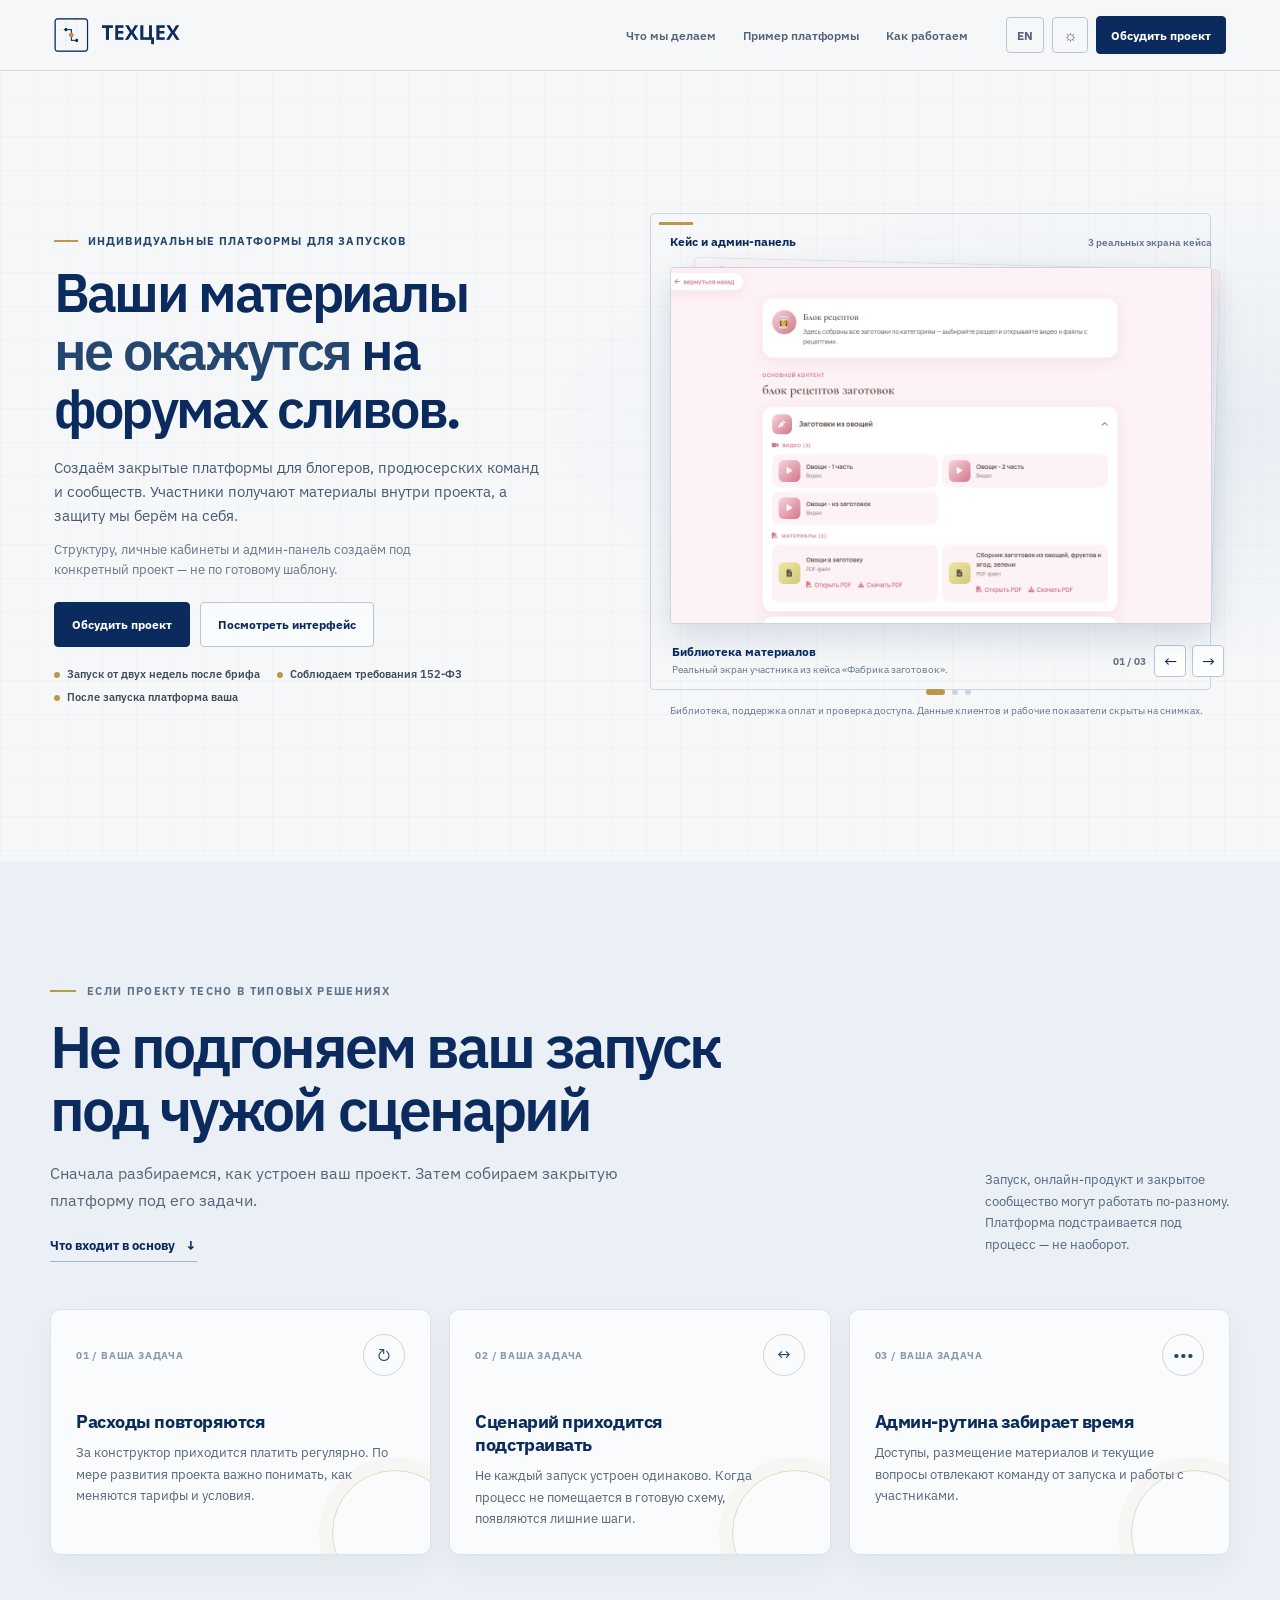
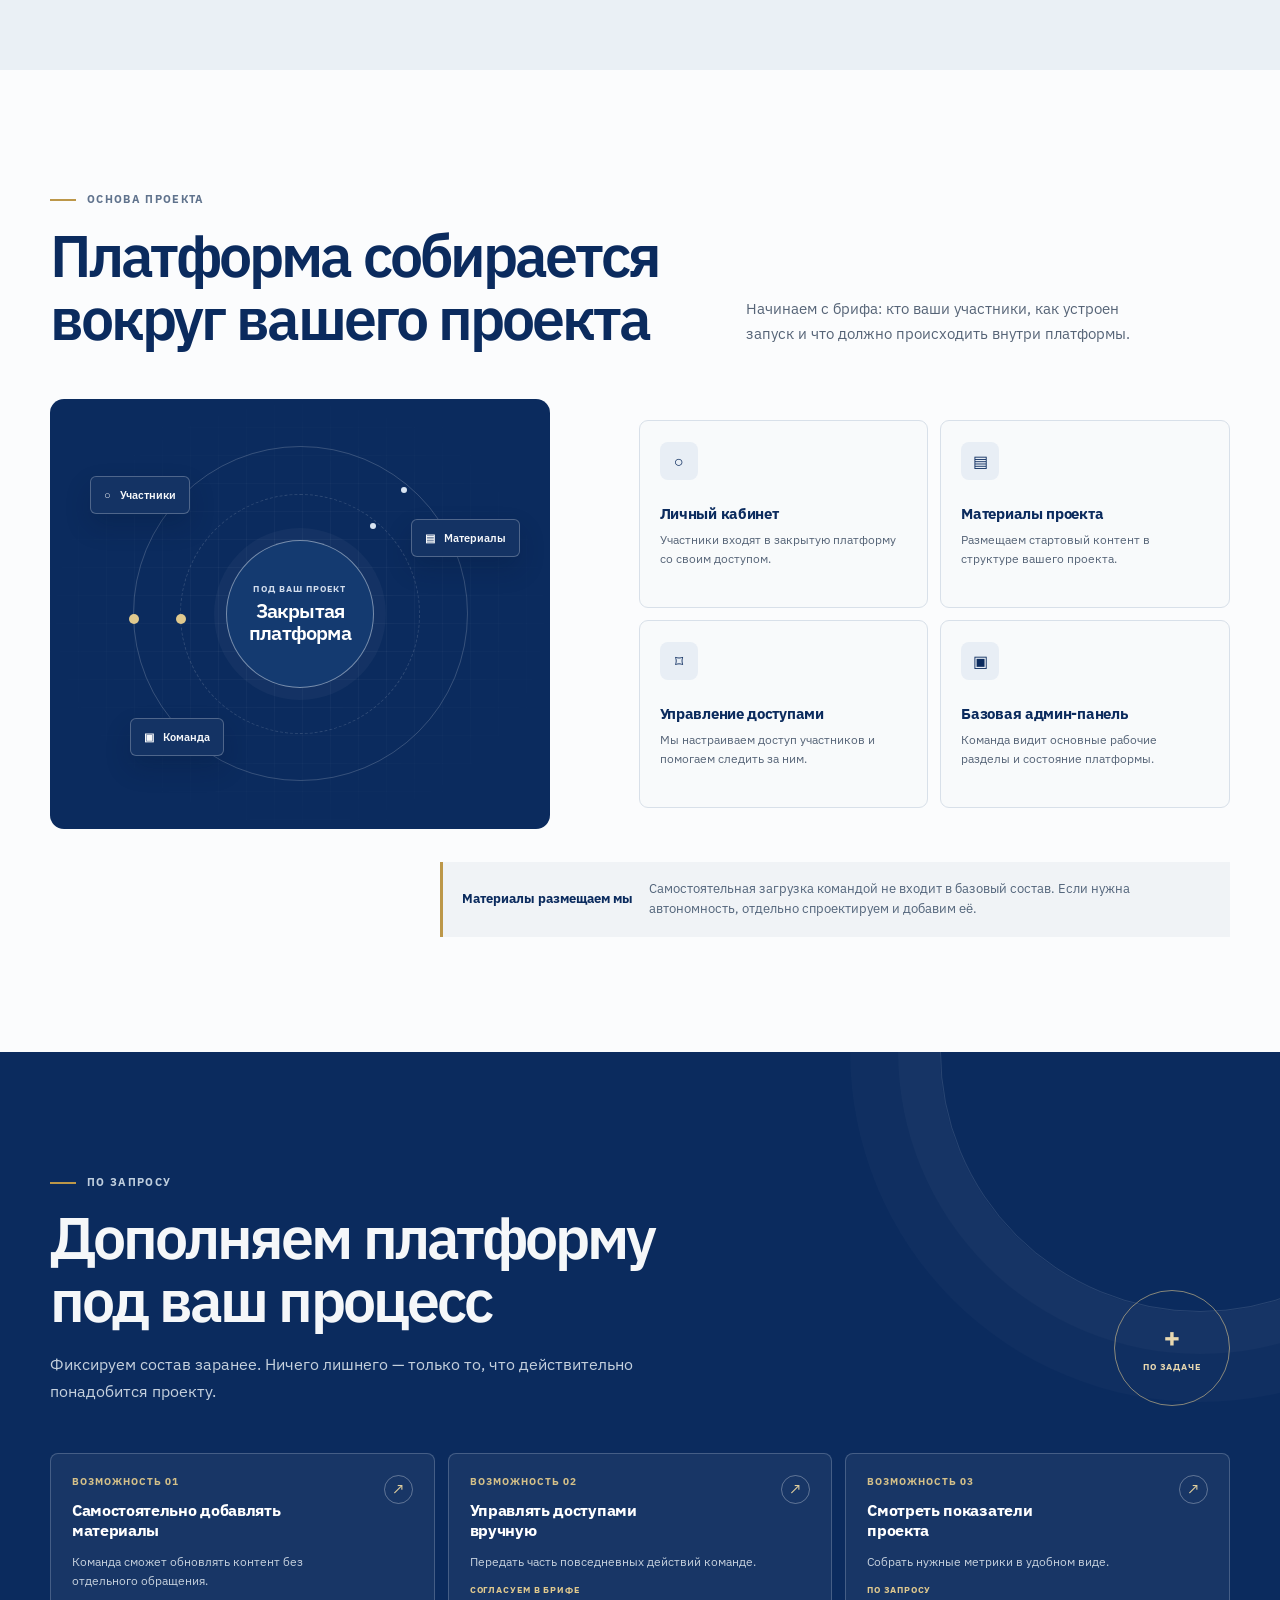
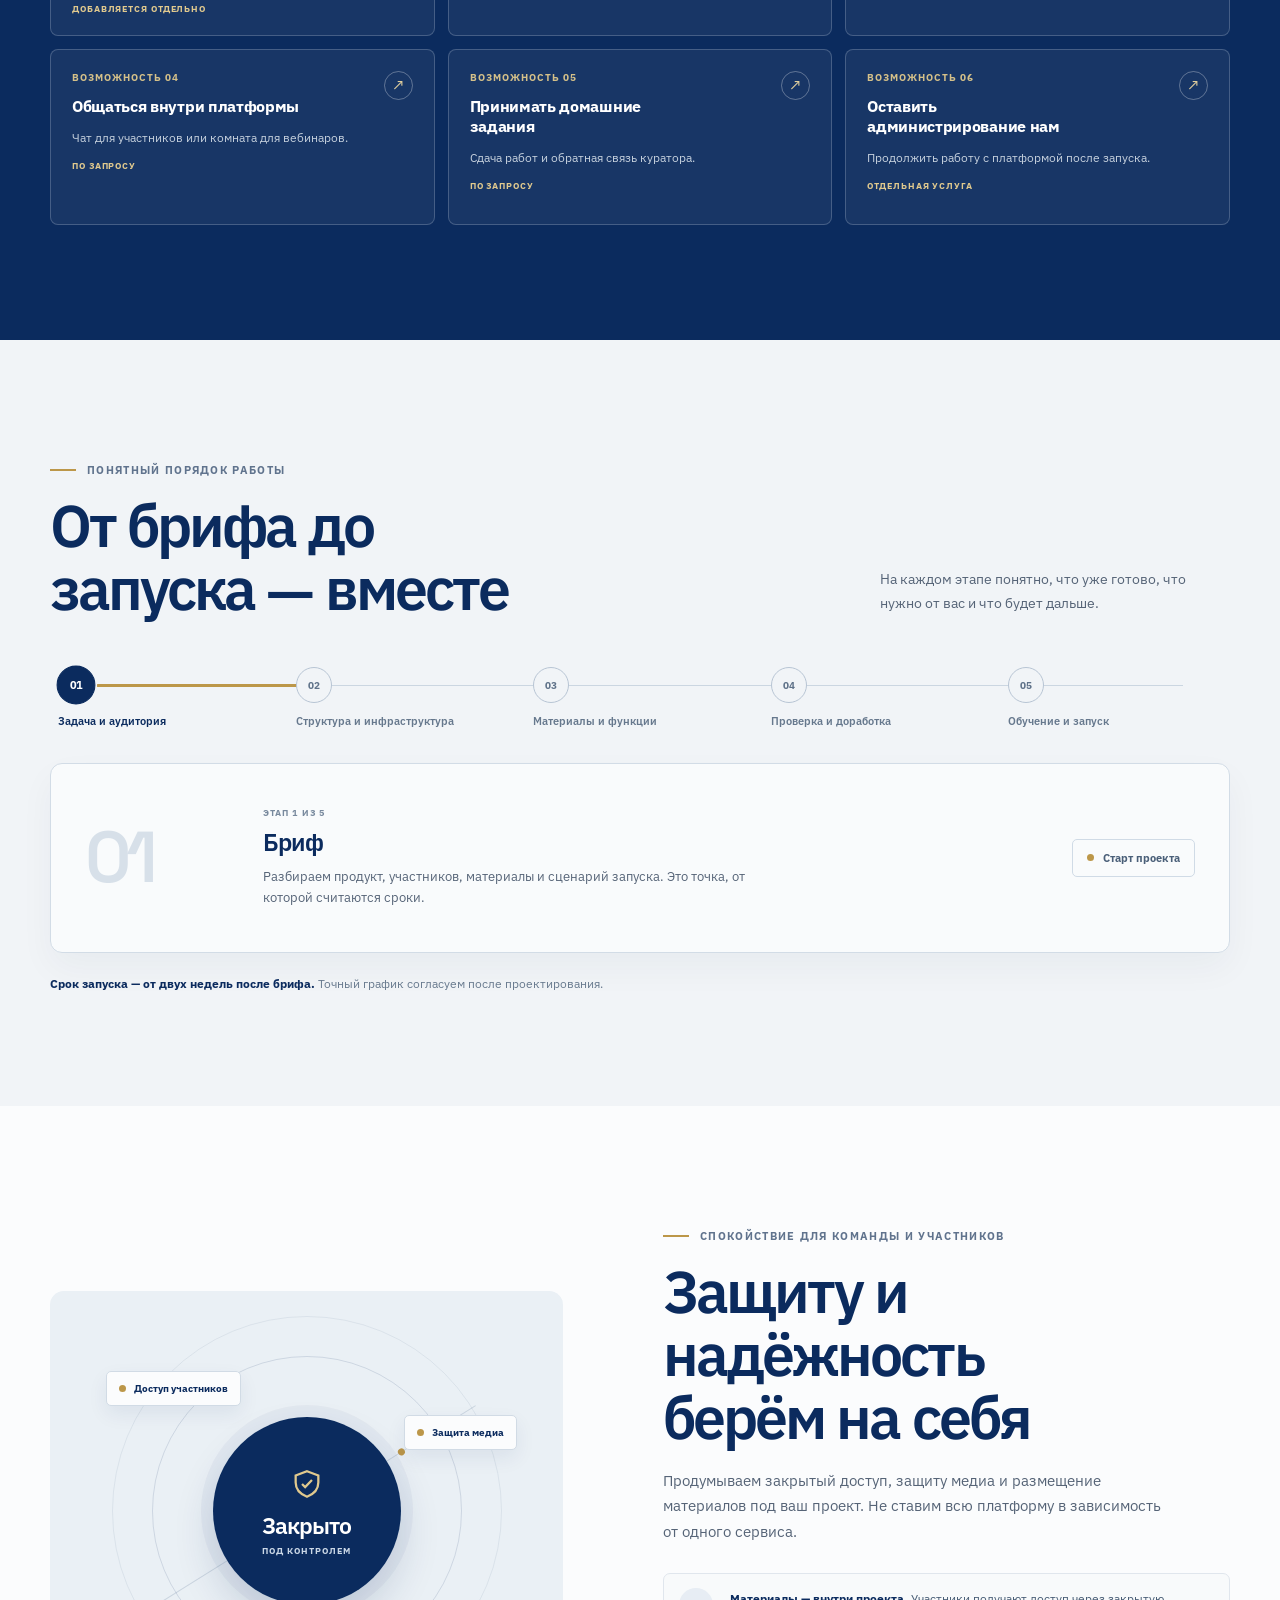
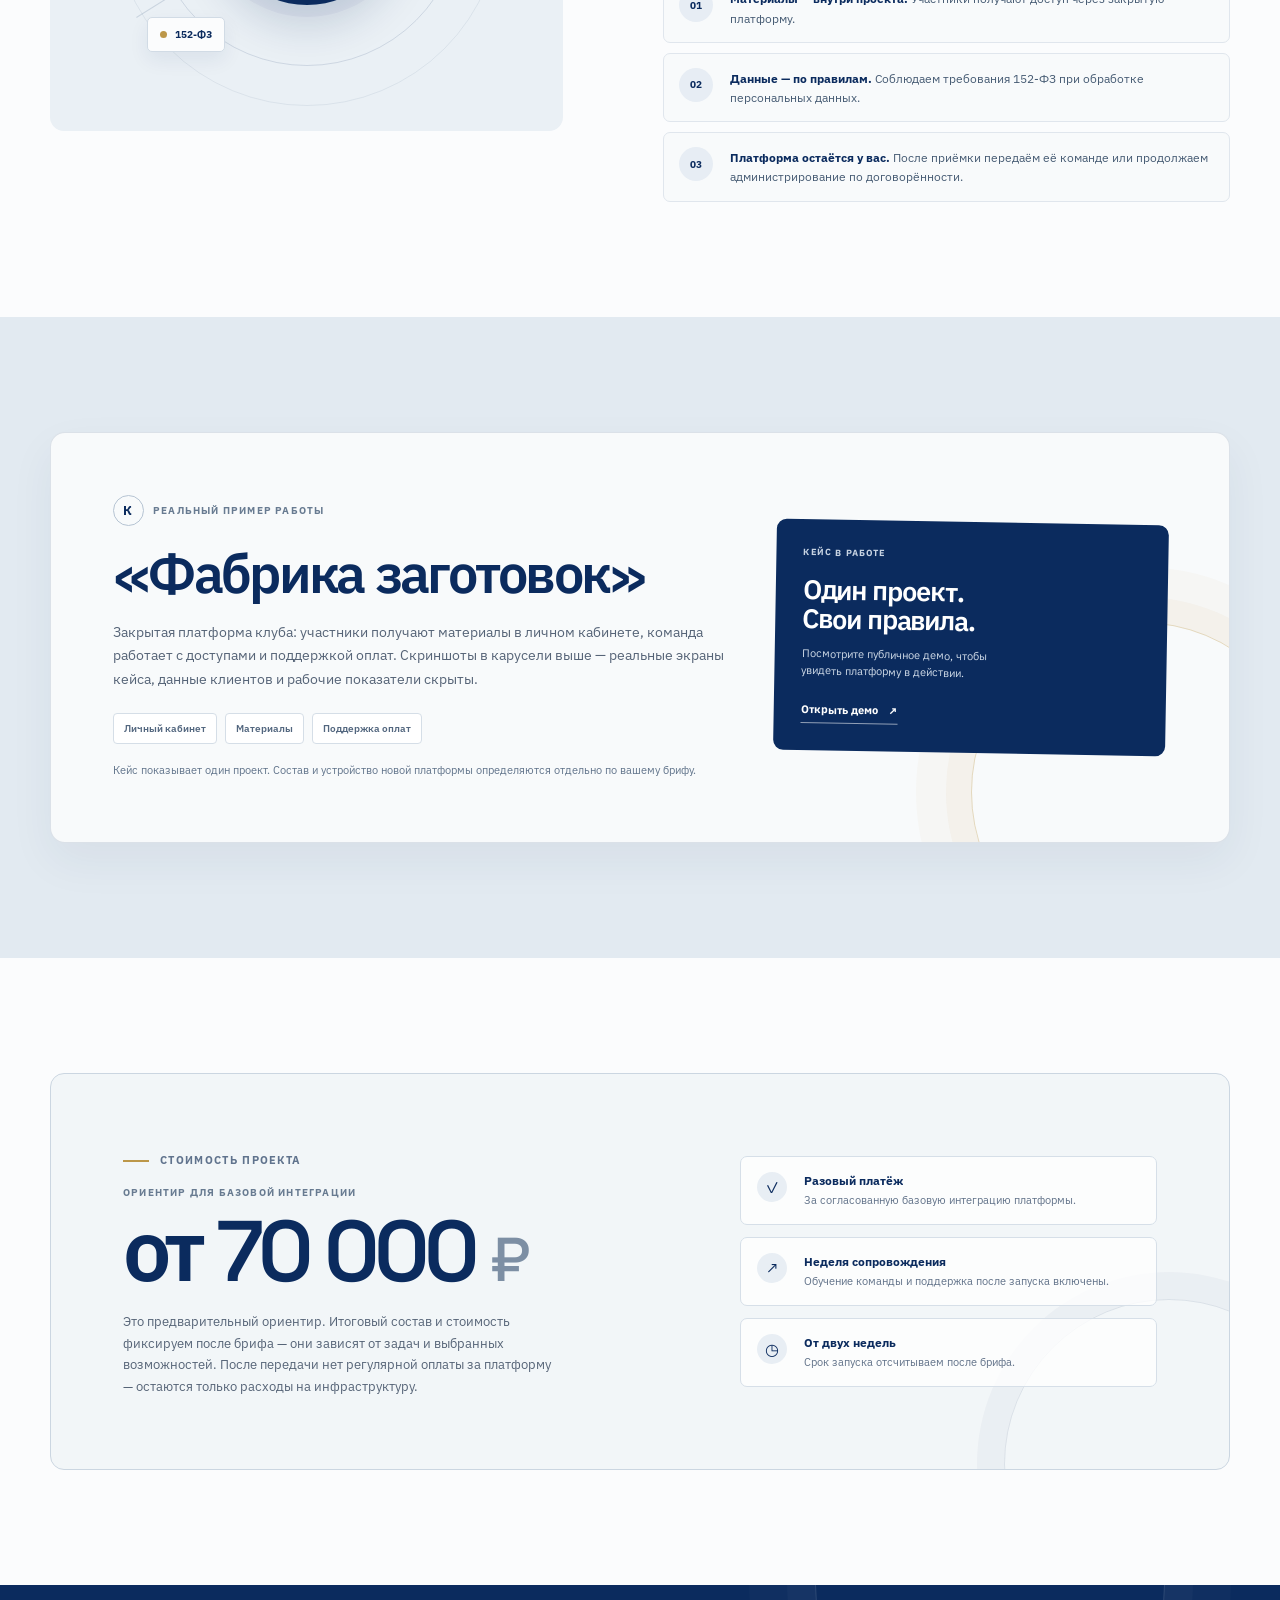
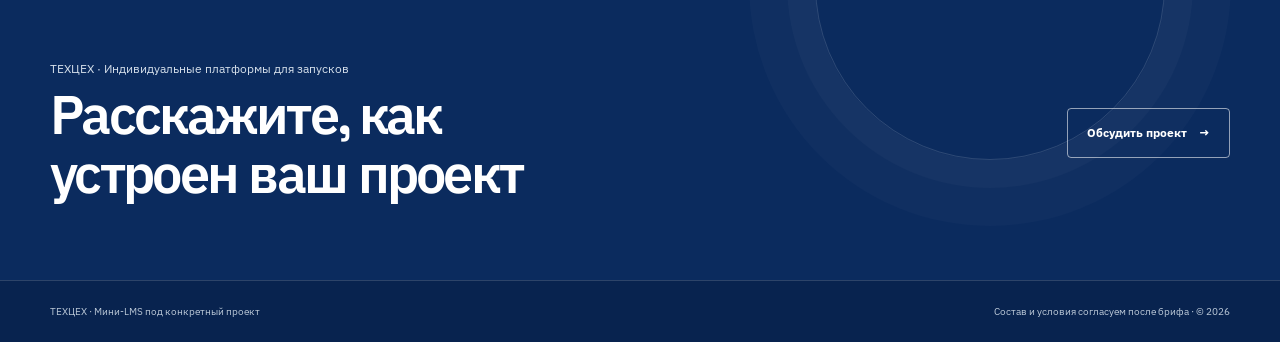
==== commit aea3207e: "Refresh mini-LMS site in Texcex brand" ====
--- a/index.html
+++ b/index.html
@@ -3,449 +3,246 @@
 <head>
   <meta charset="UTF-8">
   <meta name="viewport" content="width=device-width, initial-scale=1.0">
-  <title>Кастомная LMS под ваш проект — ТЕХЦЕХ</title>
-  <meta name="description" content="Разработка кастомных образовательных платформ: сайт продаж, личный кабинет, защита контента, автоматическая выдача доступов. Гибче конструкторов и выгоднее на дистанции.">
-    <link rel="preconnect" href="https://fonts.googleapis.com">
+  <meta name="theme-color" content="#f5f7f9">
+  <title>Закрытая платформа для запусков и сообществ — ТЕХЦЕХ</title>
+  <meta name="description" content="Создаём индивидуальные закрытые платформы для блогеров, продюсерских команд и сообществ: личный кабинет, материалы, админ-панель, защита медиа и соблюдение требований 152-ФЗ.">
+  <meta property="og:type" content="website">
+  <meta property="og:title" content="Закрытая платформа для запусков и сообществ — ТЕХЦЕХ">
+  <meta property="og:description" content="Индивидуальная платформа для вашего проекта. Материалы не окажутся на форумах сливов.">
+  <link rel="icon" type="image/svg+xml" href="images/favicon.svg">
+  <link rel="preconnect" href="https://fonts.googleapis.com">
   <link rel="preconnect" href="https://fonts.gstatic.com" crossorigin>
-  <link href="https://fonts.googleapis.com/css2?family=Inter:wght@400;500;600;700;800&display=swap" rel="stylesheet">
-  <link rel="stylesheet" href="css/styles.css">
+  <link rel="stylesheet" href="css/texcex-refresh.css">
 </head>
 <body>
-
-  <!-- ============ HEADER ============ -->
-  <header class="site-header">
-    <div class="container header__inner">
-      <a href="#" class="header__logo">ТЕХЦЕХ</a>
-
-      <nav class="header__nav">
-        <a href="#what-i-do">Что я делаю</a>
-        <a href="#comparison">Сравнение</a>
-        <a href="#case">Кейс</a>
-        <a href="#process">Как проходит работа</a>
-      </nav>
-
-      <div class="header__controls">
-        <!-- переключатель языка -->
-        <a href="index.en.html" class="header__lang" aria-label="Switch to English">EN</a>
-        <!-- переключатель темы -->
-        <button type="button" class="header__theme" id="themeToggle" aria-label="Переключить тему">
-          <span class="theme-icon theme-icon--light">☀</span>
-          <span class="theme-icon theme-icon--dark">☾</span>
-        </button>
+  <div class="lms-full-page">
+    <div class="lms-scroll-progress" aria-hidden="true"></div>
+    <header class="current-header">
+      <div class="current-container current-header__inner">
+        <a class="current-logo" href="#hero" aria-label="ТЕХЦЕХ — на главную">
+          <img src="images/texcex-logo-header.png" alt="ТЕХЦЕХ">
+        </a>
+        <nav class="current-nav" aria-label="Основная навигация">
+          <a href="#approach">Что мы делаем</a>
+          <a href="#platform-preview">Пример платформы</a>
+          <a href="#process">Как работаем</a>
+        </nav>
+        <div class="current-controls">
+          <a class="current-lang" href="index.en.html" lang="en" aria-label="English version">EN</a>
+          <button class="current-theme" id="themeToggle" type="button" aria-label="Включить тёмную тему" title="Тема оформления">
+            <span class="current-theme__sun" aria-hidden="true">☼</span>
+            <span class="current-theme__moon" aria-hidden="true">☾</span>
+          </button>
+          <a class="current-header-cta" href="#contact">Обсудить проект</a>
+        </div>
       </div>
-    </div>
-  </header>
-
-  <main>
-
-        <!-- ============ 1. HERO ============ -->
-    <section class="hero" id="hero">
-      <div class="container hero__inner">
-        <div class="hero__content">
-          <span class="hero__eyebrow">Кастомная разработка LMS</span>
-          <h1 class="hero__title">
-            Кастомная LMS под ваш проект — гибче конструкторов и выгоднее на дистанции
-          </h1>
-          <p class="hero__subtitle">
-            Разрабатываю образовательные платформы с нуля: сайт продаж, личный кабинет,
-            защита контента, автоматическая выдача доступов. Не конструктор курсов —
-            система, которая работает на вашу бизнес-логику, а не наоборот.
-          </p>
-          <div class="hero__actions">
-            <a href="#contact" class="btn btn--cta btn--lg">Обсудить проект</a>
-            <a href="#case" class="btn btn--secondary btn--lg">Смотреть кейс</a>
-          </div>
-          <ul class="hero__points">
-            <li>Production-опыт, не прототип</li>
-            <li>Платежи с резервированием</li>
-            <li>Защита видео и материалов</li>
-          </ul>
-        </div>
-
-        <div class="hero__visual" aria-hidden="true">
-          <div class="hero__mockup">
-            <div class="hero__mockup-bar">
-              <span></span><span></span><span></span>
-            </div>
-            <div class="hero__mockup-body">
-              <div class="hero__mockup-line hero__mockup-line--wide"></div>
-              <div class="hero__mockup-line"></div>
-              <div class="hero__mockup-line hero__mockup-line--short"></div>
-              <div class="hero__mockup-cards">
-                <div class="hero__mockup-card"></div>
-                <div class="hero__mockup-card"></div>
-                <div class="hero__mockup-card"></div>
+    </header>
+
+    <main>
+      <section class="current-hero" id="hero" aria-labelledby="hero-title">
+        <div class="current-container current-hero__inner">
+          <div class="current-copy" id="approach">
+            <span class="current-eyebrow">Индивидуальные платформы для запусков</span>
+            <h1 class="current-title" id="hero-title">Ваши материалы <span class="current-title__accent">не окажутся</span> на форумах сливов.</h1>
+            <p class="current-subtitle">Создаём закрытые платформы для блогеров, продюсерских команд и сообществ. Участники получают материалы внутри проекта, а защиту мы берём на себя.</p>
+            <p class="current-detail">Структуру, личные кабинеты и админ-панель создаём под конкретный проект — не по готовому шаблону.</p>
+            <div class="current-actions">
+              <a class="current-button current-button--cta" href="#contact">Обсудить проект</a>
+              <a class="current-button current-button--secondary" href="#platform-preview">Посмотреть интерфейс</a>
+            </div>
+            <ul class="current-points" aria-label="Важные условия">
+              <li>Запуск от двух недель после брифа</li>
+              <li>Соблюдаем требования 152-ФЗ</li>
+              <li>После запуска платформа ваша</li>
+            </ul>
+          </div>
+
+          <figure class="current-visual" id="platform-preview">
+            <div class="current-visual-heading">
+              <span>Кейс и админ-панель</span>
+              <span class="current-project-count">3 реальных экрана кейса</span>
+            </div>
+            <div class="ac-carousel" id="caseCarousel" role="region" aria-roledescription="карусель" aria-label="Реальные экраны платформы из кейса Фабрика заготовок" tabindex="0">
+              <div class="ac-deck">
+                <div class="ac-stack">
+                  <div class="ac-card ac-peek" aria-hidden="true"><img id="carouselPeek" src="images/admin-payments-redacted.png" alt=""></div>
+                  <div class="ac-card ac-active" id="carouselActive" role="group" aria-roledescription="слайд" aria-label="1 из 3: Библиотека материалов">
+                    <img id="carouselImage" src="images/fabrika-library.png" alt="Библиотека материалов с видео и файлами для участников клуба">
+                  </div>
+                </div>
               </div>
-            </div>
-          </div>
-        </div>
-      </div>
-    </section>
-
-        <!-- ============ 2. ПРОБЛЕМА ============ -->
-    <section class="problem" id="problem">
-      <div class="container">
-        <div class="section-head text-center">
-          <h2 class="section-title">Почему конструкторы курсов не всегда работают</h2>
-          <p class="section-lead">
-            GetCourse, Tilda и похожие платформы решают задачу «быстро запустить курсы».
-            Но у них есть цена, которую вы платите постоянно.
-          </p>
-        </div>
-
-        <div class="problem__grid">
-          <article class="problem__card">
-            <div class="problem__icon" aria-hidden="true">%</div>
-            <h3>Комиссия с каждой продажи</h3>
-            <p>Чем успешнее проект, тем больше вы отдаёте платформе — за то, что уже могли бы владеть сами.</p>
-          </article>
-
-          <article class="problem__card">
-            <div class="problem__icon" aria-hidden="true">⚙</div>
-            <h3>Ограниченная логика</h3>
-            <p>Уникальные тарифы, нестандартные сценарии доступа, специфические интеграции — всё упирается в «а так нельзя».</p>
-          </article>
-
-          <article class="problem__card">
-            <div class="problem__icon" aria-hidden="true">🔒</div>
-            <h3>Слабая защита контента</h3>
-            <p>Видео и материалы утекают, а вы не можете это остановить.</p>
-          </article>
-
-          <article class="problem__card">
-            <div class="problem__icon" aria-hidden="true">⛓</div>
-            <h3>Зависимость</h3>
-            <p>Ваши клиенты, платежи и контент живут в чужой экосистеме. Условия меняются — вы подстраиваетесь.</p>
-          </article>
-        </div>
-
-        <p class="problem__closing">
-          Если ваш проект перерос конструктор — пора владеть платформой, а не арендовать её.
-        </p>
-      </div>
-    </section>
-
-        <!-- ============ 3. ЧТО Я ДЕЛАЮ ============ -->
-    <section class="services" id="what-i-do">
-      <div class="container">
-        <div class="section-head text-center">
-          <h2 class="section-title">Платформа, которая закрывает весь путь клиента</h2>
-          <p class="section-lead">
-            От первой продажи до повторных покупок — всё в одной системе, которая принадлежит вам.
-          </p>
-        </div>
-
-        <div class="services__grid">
-          <article class="service-card">
-            <div class="service-card__icon" aria-hidden="true">
-              <svg viewBox="0 0 24 24" fill="none" stroke="currentColor" stroke-width="1.8" stroke-linecap="round" stroke-linejoin="round"><rect x="2" y="5" width="20" height="14" rx="2"/><path d="M2 10h20"/><path d="M6 15h4"/></svg>
-            </div>
-            <h3>Сайт продаж + оплата</h3>
-            <p>Страницы тарифов, приём платежей, автоматическая выдача доступа сразу после оплаты. Подключу одну или две кассы — чтобы продажи не останавливались, если что-то пойдёт не так.</p>
-          </article>
-
-          <article class="service-card">
-            <div class="service-card__icon" aria-hidden="true">
-              <svg viewBox="0 0 24 24" fill="none" stroke="currentColor" stroke-width="1.8" stroke-linecap="round" stroke-linejoin="round"><circle cx="12" cy="8" r="4"/><path d="M4 21c0-4 3.6-7 8-7s8 3 8 7"/></svg>
-            </div>
-            <h3>Личный кабинет участника</h3>
-            <p>Клиент видит свой тариф, срок доступа и каталог материалов: видео, PDF, тексты. Удобно на компьютере и на телефоне.</p>
-          </article>
-
-          <article class="service-card">
-            <div class="service-card__icon" aria-hidden="true">
-              <svg viewBox="0 0 24 24" fill="none" stroke="currentColor" stroke-width="1.8" stroke-linecap="round" stroke-linejoin="round"><rect x="4" y="10" width="16" height="11" rx="2"/><path d="M8 10V7a4 4 0 0 1 8 0v3"/></svg>
-            </div>
-            <h3>Защита контента</h3>
-            <p>Видео защищено от скачивания и привязано к сессии пользователя. Материалы нельзя просто «унести» и перепродать.</p>
-          </article>
-
-          <article class="service-card">
-            <div class="service-card__icon" aria-hidden="true">
-              <svg viewBox="0 0 24 24" fill="none" stroke="currentColor" stroke-width="1.8" stroke-linecap="round" stroke-linejoin="round"><path d="M13 2 4 14h7l-1 8 9-12h-7l1-8z"/></svg>
-            </div>
-            <h3>Автоматизация доступов</h3>
-            <p>Оплата подтверждена — доступ выдан. Без ручной работы и без риска, что клиент заплатил, но остался ни с чем.</p>
-          </article>
-
-          <article class="service-card">
-            <div class="service-card__icon" aria-hidden="true">
-              <svg viewBox="0 0 24 24" fill="none" stroke="currentColor" stroke-width="1.8" stroke-linecap="round" stroke-linejoin="round"><rect x="3" y="4" width="18" height="16" rx="2"/><path d="M3 9h18"/><path d="M9 9v11"/></svg>
-            </div>
-            <h3>Админ-панель</h3>
-            <p>Платежи, статусы пользователей, выдача и отзыв доступов, ключевые метрики — всё в одном месте.</p>
-          </article>
-
-          <article class="service-card">
-            <div class="service-card__icon" aria-hidden="true">
-              <svg viewBox="0 0 24 24" fill="none" stroke="currentColor" stroke-width="1.8" stroke-linecap="round" stroke-linejoin="round"><path d="M21 12a9 9 0 1 1-3-6.7"/><path d="M21 3v6h-6"/></svg>
-            </div>
-            <h3>Сопровождение после запуска</h3>
-            <p>Платформа не «сдаётся и забывается»: слежу за стабильностью, правлю проблемы, развиваю по мере роста проекта.</p>
-          </article>
-        </div>
-      </div>
-    </section>
-
-        <!-- ============ 4. СРАВНЕНИЕ / ЭКОНОМИКА ============ -->
-    <section class="comparison" id="comparison">
-      <div class="container">
-        <div class="section-head text-center">
-          <h2 class="section-title">Экономика решения</h2>
-          <p class="section-lead">
-            Конструктор дешёвый на старте — и дорогой на дистанции.
-            Кастомная LMS — это разовая инвестиция в актив, который принадлежит вам.
-          </p>
-        </div>
-
-        <div class="comparison__table-wrap">
-          <table class="comparison__table">
-            <thead>
-              <tr>
-                <th scope="col"></th>
-                <th scope="col">Конструктор</th>
-                <th scope="col" class="comparison__col--custom">Кастомная LMS</th>
-              </tr>
-            </thead>
-            <tbody>
-              <tr>
-                <th scope="row">Комиссия с продаж</th>
-                <td>Есть, постоянно</td>
-                <td class="comparison__col--custom">Нет — платформа ваша</td>
-              </tr>
-              <tr>
-                <th scope="row">Логика и тарифы</th>
-                <td>По шаблону платформы</td>
-                <td class="comparison__col--custom">Под ваш проект</td>
-              </tr>
-              <tr>
-                <th scope="row">Защита контента</th>
-                <td>Базовая</td>
-                <td class="comparison__col--custom">Полноценная</td>
-              </tr>
-              <tr>
-                <th scope="row">Владение</th>
-                <td>Аренда</td>
-                <td class="comparison__col--custom">Актив на вашем сервере</td>
-              </tr>
-              <tr>
-                <th scope="row">Рост проекта</th>
-                <td>Растёт и стоимость</td>
-                <td class="comparison__col--custom">Растёт только ваша выручка</td>
-              </tr>
-            </tbody>
-          </table>
-        </div>
-
-        <div class="comparison__note">
-          <p>
-            Готовая кастомная LMS у российских студий стоит от 600 000 до 1 500 000 ₽
-            (по международным меркам — от $40 000). Это звучит как крупная сумма — пока
-            не сравнить её с тем, сколько проект отдаёт конструктору за годы работы.
-            На горизонте 2–3 лет кастомная платформа окупается и дальше работает только на вас.
-          </p>
-        </div>
-      </div>
-    </section>
-
-        <!-- ============ 5. КЕЙС ============ -->
-    <section class="case" id="case">
-      <div class="container">
-        <div class="section-head text-center">
-          <h2 class="section-title">Как это работает в production</h2>
-          <p class="section-lead">
-            «Фабрика заготовок» — кулинарный клуб, для которого я разработал связку
-            «сайт продаж + закрытая образовательная платформа». Проект не в прототипе —
-            он работает с реальными людьми и реальными платежами.
-          </p>
-        </div>
-
-        <div class="case__layout">
-          <div class="case__info">
-            <h3 class="case__subtitle">Что реализовано</h3>
-            <ul class="case__list">
-              <li>Два тарифа: базовый ведёт в закрытый Telegram-клуб, премиальный — на веб-платформу.</li>
-              <li>Приём платежей через основной и резервный шлюз — если один недоступен, продажи продолжаются.</li>
-              <li>Автоматическая выдача доступа после оплаты, с защитой от повторной обработки платежей.</li>
-              <li>Личный кабинет с каталогом материалов: видео, PDF-сборники, тексты.</li>
-              <li>Защищённое видео, привязанное к сессии пользователя.</li>
-              <li>Админ-панель: платежи, доступы, метрики.</li>
-            </ul>
-
-            <div class="case__tags">
-              <span class="tag">Production</span>
-              <span class="tag">Платежи с резервированием</span>
-              <span class="tag">Защита видео</span>
-              <span class="tag">Роли и доступы</span>
-            </div>
-          </div>
-
-          <div class="case__gallery">
-            <!-- плейсхолдеры: заменить на реальные скриншоты -->
-            <figure class="case__shot case__shot--wide">
-              <div class="case__shot-placeholder">
-                <span>Скриншот: главная страница</span>
+              <div class="ac-caption">
+                <div class="ac-caption-copy" aria-live="polite" aria-atomic="true">
+                  <strong id="carouselTitle">Библиотека материалов</strong>
+                  <p id="carouselDescription">Реальный экран участника из кейса «Фабрика заготовок».</p>
+                </div>
+                <div class="ac-controls">
+                  <span class="ac-count" id="carouselCount">01 / 03</span>
+                  <button class="ac-arrow" type="button" data-carousel-prev aria-label="Предыдущий экран">←</button>
+                  <button class="ac-arrow" type="button" data-carousel-next aria-label="Следующий экран">→</button>
+                </div>
               </div>
-              <figcaption>Сайт продаж</figcaption>
-            </figure>
-
-            <figure class="case__shot">
-              <div class="case__shot-placeholder">
-                <span>Скриншот: личный кабинет</span>
+              <div class="ac-dots" role="group" aria-label="Выбрать экран">
+                <button class="ac-dot" type="button" data-carousel-go="0" aria-label="Показать экран: Библиотека материалов" aria-pressed="true"></button>
+                <button class="ac-dot" type="button" data-carousel-go="1" aria-label="Показать экран: Поддержка оплат" aria-pressed="false"></button>
+                <button class="ac-dot" type="button" data-carousel-go="2" aria-label="Показать экран: Проверка доступа" aria-pressed="false"></button>
               </div>
-              <figcaption>Кабинет участника</figcaption>
-            </figure>
-
-            <figure class="case__shot">
-              <div class="case__shot-placeholder">
-                <span>Скриншот: админ-панель</span>
-              </div>
-              <figcaption>Админ-панель</figcaption>
-            </figure>
-
-            <figure class="case__shot case__shot--wide">
-              <div class="case__shot-placeholder">
-                <span>Скриншот: мобильная версия</span>
-              </div>
-              <figcaption>Мобильная версия</figcaption>
-            </figure>
-          </div>
-        </div>
-      </div>
-    </section>
-
-        <!-- ============ 6. ПРОЦЕСС ============ -->
-    <section class="process" id="process">
-      <div class="container">
-        <div class="section-head text-center">
-          <h2 class="section-title">От идеи до запуска</h2>
-          <p class="section-lead">
-            Понятный процесс без сюрпризов — вы знаете, что происходит на каждом этапе.
-          </p>
-        </div>
-
-        <ol class="process__steps">
-          <li class="process__step">
-            <span class="process__num">01</span>
-            <div class="process__body">
-              <h3>Обсуждаем проект</h3>
-              <p>Тарифы, аудитория, контент, платежи — что должно быть и как это работает в вашей модели.</p>
-            </div>
-          </li>
-          <li class="process__step">
-            <span class="process__num">02</span>
-            <div class="process__body">
-              <h3>Проектирую</h3>
-              <p>Структура страниц, сценарии доступа, схема оплаты.</p>
-            </div>
-          </li>
-          <li class="process__step">
-            <span class="process__num">03</span>
-            <div class="process__body">
-              <h3>Разрабатываю</h3>
-              <p>Сайт продаж, кабинет, админка, интеграции.</p>
-            </div>
-          </li>
-          <li class="process__step">
-            <span class="process__num">04</span>
-            <div class="process__body">
-              <h3>Запускаем</h3>
-              <p>Тестируем платежи и доступы, выводим в production.</p>
-            </div>
-          </li>
-          <li class="process__step">
-            <span class="process__num">05</span>
-            <div class="process__body">
-              <h3>Сопровождаю</h3>
-              <p>Платформа живёт и развивается вместе с проектом.</p>
-            </div>
-          </li>
-        </ol>
-      </div>
-    </section>
-
-        <!-- ============ 7. ГРАНИЦЫ ============ -->
-    <section class="boundaries" id="boundaries">
-      <div class="container">
-        <div class="section-head text-center">
-          <h2 class="section-title">Что сюда не входит</h2>
-          <p class="section-lead">
-            Чтобы не было сюрпризов — это не конструктор курсов (пока что).
-          </p>
-        </div>
-
-        <div class="boundaries__box">
-          <ul class="boundaries__list">
-            <li>Нет редактора курсов «из коробки»</li>
-            <li>Нет встроенных тестов и экзаменов</li>
-            <li>Нет сертификатов о прохождении</li>
-            <li>Нет сложного трекинга прогресса</li>
-          </ul>
-          <p class="boundaries__note">
-            Если такие функции нужны — обсуждаем отдельно.
-            Зато всё, что входит, сделано под ваш проект и принадлежит вам.
-          </p>
-        </div>
-      </div>
-    </section>
-
-        <!-- ============ 8. CTA + ФОРМА ============ -->
-    <section class="cta" id="contact">
-      <div class="container">
-        <div class="cta__box">
-          <div class="cta__content">
-            <h2 class="cta__title">Обсудим ваш проект?</h2>
-            <p class="cta__text">
-              Расскажите пару слов о задаче — свяжусь с вами, чтобы обсудить детали,
-              сроки и стоимость. Без обязательств.
-            </p>
-          </div>
-
-          <form class="cta__form" id="contactForm" novalidate>
-            <div class="form-field">
-              <label for="name">Имя</label>
-              <input type="text" id="name" name="name" placeholder="Как к вам обращаться" required autocomplete="name">
-            </div>
-
-            <div class="form-field">
-              <label for="contact">Контакт для связи</label>
-              <input type="text" id="contact" name="contact" placeholder="Telegram, телефон или email" required autocomplete="off">
-            </div>
-
-            <div class="form-field">
-              <label for="message">Кратко о проекте</label>
-              <textarea id="message" name="message" placeholder="Что за проект, какая задача, что уже есть" rows="4"></textarea>
-            </div>
-
-            <button type="submit" class="btn btn--cta btn--lg cta__submit">Отправить</button>
-
-            <p class="cta__form-note" id="formNote" role="status" aria-live="polite"></p>
-          </form>
-        </div>
-
-        <p class="cta__signature">ТЕХЦЕХ</p>
-      </div>
-    </section>
-
-  </main>
-
-    <!-- ============ FOOTER ============ -->
-  <footer class="site-footer">
-    <div class="container footer__inner">
-      <div class="footer__brand-col">
-        <span class="footer__brand">ТЕХЦЕХ</span>
-        <span class="footer__tagline">Кастомные LMS под ваш проект</span>
-      </div>
-      <nav class="footer__nav" aria-label="Футер">
-        <a href="#what-i-do">Что я делаю</a>
-        <a href="#comparison">Сравнение</a>
-        <a href="#case">Кейс</a>
-        <a href="#contact">Обсудить проект</a>
-      </nav>
-      <span class="footer__copy">© <span id="year"></span></span>
-    </div>
-  </footer>
-
-  <script src="js/script.js"></script>
+            </div>
+            <figcaption class="current-case-note">Библиотека, поддержка оплат и проверка доступа. Данные клиентов и рабочие показатели скрыты на снимках.</figcaption>
+          </figure>
+        </div>
+      </section>
+
+      <section class="lms-section lms-problems" aria-labelledby="problems-title">
+        <div class="lms-container">
+          <div class="lms-problem-intro">
+            <div class="lms-section-head" data-reveal>
+              <p class="lms-kicker">Если проекту тесно в типовых решениях</p>
+              <h2 class="lms-heading" id="problems-title">Не подгоняем ваш запуск под чужой сценарий</h2>
+              <p class="lms-lead">Сначала разбираемся, как устроен ваш проект. Затем собираем закрытую платформу под его задачи.</p>
+              <a class="lms-ink-link" href="#core">Что входит в основу <span aria-hidden="true">↓</span></a>
+            </div>
+            <p class="lms-problem-aside" data-reveal>Запуск, онлайн-продукт и закрытое сообщество могут работать по-разному. Платформа подстраивается под процесс — не наоборот.</p>
+          </div>
+          <div class="lms-problem-grid">
+            <article class="lms-problem-card" data-reveal>
+              <div class="lms-problem-top"><span class="lms-problem-number">01 / ВАША ЗАДАЧА</span><span class="lms-problem-icon" aria-hidden="true">↻</span></div>
+              <h3>Расходы повторяются</h3>
+              <p>За конструктор приходится платить регулярно. По мере развития проекта важно понимать, как меняются тарифы и условия.</p>
+            </article>
+            <article class="lms-problem-card" data-reveal>
+              <div class="lms-problem-top"><span class="lms-problem-number">02 / ВАША ЗАДАЧА</span><span class="lms-problem-icon" aria-hidden="true">↔</span></div>
+              <h3>Сценарий приходится подстраивать</h3>
+              <p>Не каждый запуск устроен одинаково. Когда процесс не помещается в готовую схему, появляются лишние шаги.</p>
+            </article>
+            <article class="lms-problem-card" data-reveal>
+              <div class="lms-problem-top"><span class="lms-problem-number">03 / ВАША ЗАДАЧА</span><span class="lms-problem-icon" aria-hidden="true">•••</span></div>
+              <h3>Админ-рутина забирает время</h3>
+              <p>Доступы, размещение материалов и текущие вопросы отвлекают команду от запуска и работы с участниками.</p>
+            </article>
+          </div>
+        </div>
+      </section>
+
+      <section class="lms-section lms-tailored" id="core" aria-labelledby="core-title">
+        <div class="lms-container">
+          <div class="lms-tailored-head" data-reveal>
+            <div><p class="lms-kicker">Основа проекта</p><h2 class="lms-heading" id="core-title">Платформа собирается вокруг вашего проекта</h2></div>
+            <p class="lms-lead">Начинаем с брифа: кто ваши участники, как устроен запуск и что должно происходить внутри платформы.</p>
+          </div>
+          <div class="lms-core-showcase">
+            <div class="lms-orbit" data-reveal role="img" aria-label="Схема платформы: проект, участники, материалы и команда">
+              <div class="lms-orbit-ring"></div><div class="lms-orbit-ring lms-orbit-ring--inner"></div>
+              <div class="lms-orbit-center"><span>Под ваш проект</span><strong>Закрытая платформа</strong></div>
+              <div class="lms-orbit-chip lms-orbit-chip--one"><span aria-hidden="true">○</span> Участники</div>
+              <div class="lms-orbit-chip lms-orbit-chip--two"><span aria-hidden="true">▤</span> Материалы</div>
+              <div class="lms-orbit-chip lms-orbit-chip--three"><span aria-hidden="true">▣</span> Команда</div>
+            </div>
+            <div class="lms-core-list">
+              <article class="lms-core-card" data-reveal><span class="lms-core-card-icon" aria-hidden="true">○</span><h3>Личный кабинет</h3><p>Участники входят в закрытую платформу со своим доступом.</p></article>
+              <article class="lms-core-card" data-reveal><span class="lms-core-card-icon" aria-hidden="true">▤</span><h3>Материалы проекта</h3><p>Размещаем стартовый контент в структуре вашего проекта.</p></article>
+              <article class="lms-core-card" data-reveal><span class="lms-core-card-icon" aria-hidden="true">⌑</span><h3>Управление доступами</h3><p>Мы настраиваем доступ участников и помогаем следить за ним.</p></article>
+              <article class="lms-core-card" data-reveal><span class="lms-core-card-icon" aria-hidden="true">▣</span><h3>Базовая админ-панель</h3><p>Команда видит основные рабочие разделы и состояние платформы.</p></article>
+            </div>
+          </div>
+          <aside class="lms-base-note" data-reveal><strong>Материалы размещаем мы</strong><span>Самостоятельная загрузка командой не входит в базовый состав. Если нужна автономность, отдельно спроектируем и добавим её.</span></aside>
+        </div>
+      </section>
+
+      <section class="lms-section lms-options" id="addons" aria-labelledby="addons-title">
+        <div class="lms-container">
+          <div class="lms-options-head">
+            <div class="lms-section-head" data-reveal><p class="lms-kicker">По запросу</p><h2 class="lms-heading" id="addons-title">Дополняем платформу под ваш процесс</h2><p class="lms-lead">Фиксируем состав заранее. Ничего лишнего — только то, что действительно понадобится проекту.</p></div>
+            <div class="lms-addon-count" data-reveal aria-label="Возможности согласуются отдельно"><strong>+</strong><span>по задаче</span></div>
+          </div>
+          <div class="lms-addon-grid">
+            <article class="lms-addon" data-reveal><button class="lms-addon-button" type="button" aria-expanded="false" aria-controls="addon-materials"><span class="lms-addon-number">ВОЗМОЖНОСТЬ 01</span><span class="lms-addon-arrow" aria-hidden="true">↗</span><span class="lms-addon-title">Самостоятельно добавлять материалы</span><span class="lms-addon-summary">Команда сможет обновлять контент без отдельного обращения.</span><span class="lms-addon-state">Добавляется отдельно</span></button><div class="lms-addon-extra" id="addon-materials" hidden><p>Если материалы часто дополняются, отдельно спроектируем понятную навигацию в админ-панели и добавим самостоятельную загрузку.</p></div></article>
+            <article class="lms-addon" data-reveal><button class="lms-addon-button" type="button" aria-expanded="false" aria-controls="addon-access"><span class="lms-addon-number">ВОЗМОЖНОСТЬ 02</span><span class="lms-addon-arrow" aria-hidden="true">↗</span><span class="lms-addon-title">Управлять доступами вручную</span><span class="lms-addon-summary">Передать часть повседневных действий команде.</span><span class="lms-addon-state">Согласуем в брифе</span></button><div class="lms-addon-extra" id="addon-access" hidden><p>Определим, кто в команде и какие действия сможет выполнять — например, выдавать или менять доступ участника.</p></div></article>
+            <article class="lms-addon" data-reveal><button class="lms-addon-button" type="button" aria-expanded="false" aria-controls="addon-analytics"><span class="lms-addon-number">ВОЗМОЖНОСТЬ 03</span><span class="lms-addon-arrow" aria-hidden="true">↗</span><span class="lms-addon-title">Смотреть показатели проекта</span><span class="lms-addon-summary">Собрать нужные метрики в удобном виде.</span><span class="lms-addon-state">По запросу</span></button><div class="lms-addon-extra" id="addon-analytics" hidden><p>Состав показателей и вид дашборда подбираются под задачи конкретного запуска или сообщества.</p></div></article>
+            <article class="lms-addon" data-reveal><button class="lms-addon-button" type="button" aria-expanded="false" aria-controls="addon-chat"><span class="lms-addon-number">ВОЗМОЖНОСТЬ 04</span><span class="lms-addon-arrow" aria-hidden="true">↗</span><span class="lms-addon-title">Общаться внутри платформы</span><span class="lms-addon-summary">Чат для участников или комната для вебинаров.</span><span class="lms-addon-state">По запросу</span></button><div class="lms-addon-extra" id="addon-chat" hidden><p>Выберем формат общения, который впишется в путь участников и работу вашей команды.</p></div></article>
+            <article class="lms-addon" data-reveal><button class="lms-addon-button" type="button" aria-expanded="false" aria-controls="addon-homework"><span class="lms-addon-number">ВОЗМОЖНОСТЬ 05</span><span class="lms-addon-arrow" aria-hidden="true">↗</span><span class="lms-addon-title">Принимать домашние задания</span><span class="lms-addon-summary">Сдача работ и обратная связь куратора.</span><span class="lms-addon-state">По запросу</span></button><div class="lms-addon-extra" id="addon-homework" hidden><p>Согласуем, как участник отправляет работу, а куратор проверяет её и оставляет обратную связь.</p></div></article>
+            <article class="lms-addon" data-reveal><button class="lms-addon-button" type="button" aria-expanded="false" aria-controls="addon-support"><span class="lms-addon-number">ВОЗМОЖНОСТЬ 06</span><span class="lms-addon-arrow" aria-hidden="true">↗</span><span class="lms-addon-title">Оставить администрирование нам</span><span class="lms-addon-summary">Продолжить работу с платформой после запуска.</span><span class="lms-addon-state">Отдельная услуга</span></button><div class="lms-addon-extra" id="addon-support" hidden><p>После передачи можем по договорённости размещать новые материалы и помогать команде с текущими задачами.</p></div></article>
+          </div>
+        </div>
+      </section>
+
+      <section class="lms-section lms-process" id="process" aria-labelledby="process-title">
+        <div class="lms-container">
+          <div class="lms-process-head"><div class="lms-section-head" data-reveal><p class="lms-kicker">Понятный порядок работы</p><h2 class="lms-heading" id="process-title">От брифа до запуска — вместе</h2></div><p class="lms-lead" data-reveal>На каждом этапе понятно, что уже готово, что нужно от вас и что будет дальше.</p></div>
+          <div class="lms-process-tabs" role="group" aria-label="Этапы создания платформы" data-reveal>
+            <span class="lms-process-fill" aria-hidden="true" style="transform:scaleX(.2)"></span>
+            <button class="lms-process-tab" type="button" data-step="0" aria-pressed="true"><span class="lms-process-tab-dot">01</span><span class="lms-process-tab-label">Задача и аудитория</span></button>
+            <button class="lms-process-tab" type="button" data-step="1" aria-pressed="false"><span class="lms-process-tab-dot">02</span><span class="lms-process-tab-label">Структура и инфраструктура</span></button>
+            <button class="lms-process-tab" type="button" data-step="2" aria-pressed="false"><span class="lms-process-tab-dot">03</span><span class="lms-process-tab-label">Материалы и функции</span></button>
+            <button class="lms-process-tab" type="button" data-step="3" aria-pressed="false"><span class="lms-process-tab-dot">04</span><span class="lms-process-tab-label">Проверка и доработка</span></button>
+            <button class="lms-process-tab" type="button" data-step="4" aria-pressed="false"><span class="lms-process-tab-dot">05</span><span class="lms-process-tab-label">Обучение и запуск</span></button>
+          </div>
+          <div class="lms-process-panel is-visible" aria-live="polite" data-reveal>
+            <span class="lms-process-panel-number" id="processNumber">01</span>
+            <div class="lms-process-panel-copy"><span id="processIndex">Этап 1 из 5</span><h3 id="processTitle">Бриф</h3><p id="processBody">Разбираем продукт, участников, материалы и сценарий запуска. Это точка, от которой считаются сроки.</p></div>
+            <span class="lms-process-chip" id="processChip">Старт проекта</span>
+          </div>
+          <p class="lms-timing" data-reveal><strong>Срок запуска — от двух недель после брифа.</strong> Точный график согласуем после проектирования.</p>
+        </div>
+      </section>
+
+      <section class="lms-section lms-safety" aria-labelledby="safety-title">
+        <div class="lms-container lms-safety-layout">
+          <div class="lms-safety-art" data-reveal role="img" aria-label="Защита доступа, медиа и персональных данных">
+            <div class="lms-safety-orbit"></div>
+            <div class="lms-safety-seal"><svg viewBox="0 0 24 24" aria-hidden="true"><path d="M12 3 20 6v5c0 5-3.5 8.3-8 10-4.5-1.7-8-5-8-10V6z"></path><path d="m8.5 12 2.2 2.2 4.8-5"></path></svg><strong>Закрыто</strong><span>Под контролем</span></div>
+            <span class="lms-safety-tag lms-safety-tag--one">Доступ участников</span><span class="lms-safety-tag lms-safety-tag--two">Защита медиа</span><span class="lms-safety-tag lms-safety-tag--three">152-ФЗ</span>
+          </div>
+          <div class="lms-safety-copy" data-reveal>
+            <p class="lms-kicker">Спокойствие для команды и участников</p>
+            <h2 class="lms-heading" id="safety-title">Защиту и надёжность берём на себя</h2>
+            <p class="lms-lead">Продумываем закрытый доступ, защиту медиа и размещение материалов под ваш проект. Не ставим всю платформу в зависимость от одного сервиса.</p>
+            <div class="lms-safety-points">
+              <div class="lms-safety-point"><span class="lms-safety-point-number">01</span><p><strong>Материалы — внутри проекта.</strong> Участники получают доступ через закрытую платформу.</p></div>
+              <div class="lms-safety-point"><span class="lms-safety-point-number">02</span><p><strong>Данные — по правилам.</strong> Соблюдаем требования 152-ФЗ при обработке персональных данных.</p></div>
+              <div class="lms-safety-point"><span class="lms-safety-point-number">03</span><p><strong>Платформа остаётся у вас.</strong> После приёмки передаём её команде или продолжаем администрирование по договорённости.</p></div>
+            </div>
+          </div>
+        </div>
+      </section>
+
+      <section class="lms-section lms-case" aria-labelledby="case-title">
+        <div class="lms-container">
+          <div class="lms-case-card" data-reveal>
+            <div class="lms-case-copy">
+              <span class="lms-case-stamp">Реальный пример работы</span>
+              <h2 class="lms-case-title" id="case-title">«Фабрика заготовок»</h2>
+              <p>Закрытая платформа клуба: участники получают материалы в личном кабинете, команда работает с доступами и поддержкой оплат. Скриншоты в карусели выше — реальные экраны кейса, данные клиентов и рабочие показатели скрыты.</p>
+              <div class="lms-case-tags" aria-label="Что показано в кейсе"><span>Личный кабинет</span><span>Материалы</span><span>Поддержка оплат</span></div>
+              <p class="lms-case-caption">Кейс показывает один проект. Состав и устройство новой платформы определяются отдельно по вашему брифу.</p>
+            </div>
+            <aside class="lms-case-side"><span>Кейс в работе</span><strong>Один проект. Свои правила.</strong><p>Посмотрите публичное демо, чтобы увидеть платформу в действии.</p><a class="lms-case-link" href="https://platform-clubfabrika3.ru/" target="_blank" rel="noopener noreferrer">Открыть демо <span aria-hidden="true">↗</span></a></aside>
+          </div>
+        </div>
+      </section>
+
+      <section class="lms-section lms-cost" id="contact" aria-labelledby="cost-title">
+        <div class="lms-container">
+          <div class="lms-cost-panel" data-reveal>
+            <div class="lms-cost-main"><p class="lms-kicker">Стоимость проекта</p><p class="lms-price-label">Ориентир для базовой интеграции</p><h2 class="lms-price" id="cost-title">от 70 000 <span>₽</span></h2><p class="lms-price-note">Это предварительный ориентир. Итоговый состав и стоимость фиксируем после брифа — они зависят от задач и выбранных возможностей. После передачи нет регулярной оплаты за платформу — остаются только расходы на инфраструктуру.</p></div>
+            <div class="lms-cost-details">
+              <div class="lms-cost-detail"><span class="lms-cost-detail-mark" aria-hidden="true">✓</span><div><strong>Разовый платёж</strong><p>За согласованную базовую интеграцию платформы.</p></div></div>
+              <div class="lms-cost-detail"><span class="lms-cost-detail-mark" aria-hidden="true">↗</span><div><strong>Неделя сопровождения</strong><p>Обучение команды и поддержка после запуска включены.</p></div></div>
+              <div class="lms-cost-detail"><span class="lms-cost-detail-mark" aria-hidden="true">◷</span><div><strong>От двух недель</strong><p>Срок запуска отсчитываем после брифа.</p></div></div>
+            </div>
+          </div>
+        </div>
+      </section>
+
+      <section class="lms-bottom-cta" aria-label="Обсудить проект">
+        <div class="lms-container lms-bottom-inner">
+          <div data-reveal><p>ТЕХЦЕХ · Индивидуальные платформы для запусков</p><h2>Расскажите, как устроен ваш проект</h2></div>
+          <a class="lms-bottom-link" href="#contact" data-reveal>Обсудить проект <span aria-hidden="true">→</span></a>
+        </div>
+      </section>
+    </main>
+    <footer class="lms-footer"><div class="lms-container lms-footer-inner"><span>ТЕХЦЕХ · Мини-LMS под конкретный проект</span><span>Состав и условия согласуем после брифа · © <span id="year"></span></span></div></footer>
+  </div>
+  <script src="js/script.js" defer></script>
 </body>
-</html>+</html>
--- a/css/texcex-refresh.css
+++ b/css/texcex-refresh.css
@@ -0,0 +1,842 @@
+@import url("https://fonts.googleapis.com/css2?family=IBM+Plex+Sans:wght@400;500;600;700&family=Space+Grotesk:wght@500;600;700&display=swap");
+
+:root {
+  color-scheme: light;
+  --ink: #0b2b5e;
+  --ink-deep: #08234f;
+  --ink-soft: #24466f;
+  --copy: #566477;
+  --paper: #f5f7f9;
+  --white: #fbfcfd;
+  --bluewash: #eaf0f5;
+  --line: #d8e0e9;
+  --line-strong: #b9c6d5;
+  --gold: #bc9749;
+  --gold-light: #e0c98e;
+  --body-font: "IBM Plex Sans", "Segoe UI", sans-serif;
+  --display-font: "Space Grotesk", "IBM Plex Sans", sans-serif;
+}
+
+*,
+*::before,
+*::after { box-sizing: border-box; }
+
+html {
+  scroll-behavior: smooth;
+  scroll-padding-top: 84px;
+}
+
+body {
+  margin: 0;
+  color: var(--ink);
+  background: var(--paper);
+  font-family: var(--body-font);
+  -webkit-font-smoothing: antialiased;
+}
+
+img { display: block; max-width: 100%; }
+a { color: inherit; text-decoration: none; }
+button { color: inherit; font: inherit; }
+
+a:focus-visible,
+button:focus-visible {
+  outline: 3px solid rgba(188, 151, 73, .75);
+  outline-offset: 4px;
+}
+
+.lms-full-page {
+  position: relative;
+  overflow-x: clip;
+  isolation: isolate;
+  background:
+    linear-gradient(rgba(11, 43, 94, .018) 1px, transparent 1px),
+    linear-gradient(90deg, rgba(11, 43, 94, .018) 1px, transparent 1px),
+    var(--paper);
+  background-size: 34px 34px, 34px 34px, auto;
+  color: var(--ink);
+}
+
+.lms-scroll-progress {
+  position: fixed;
+  z-index: 100;
+  top: 0;
+  left: 0;
+  width: 100%;
+  height: 3px;
+  pointer-events: none;
+}
+
+.lms-scroll-progress::after {
+  display: block;
+  width: 100%;
+  height: 100%;
+  content: "";
+  background: var(--gold);
+  transform: scaleX(var(--page-progress, 0));
+  transform-origin: left center;
+}
+
+.lms-container {
+  width: min(100% - 48px, 1180px);
+  margin-inline: auto;
+}
+
+.lms-section {
+  position: relative;
+  padding: clamp(76px, 9vw, 126px) 24px;
+}
+
+.lms-section-head { max-width: 760px; margin-bottom: 48px; }
+
+.lms-kicker {
+  display: inline-flex;
+  align-items: center;
+  gap: 11px;
+  margin: 0 0 17px;
+  color: #60738d;
+  font-size: 11px;
+  font-weight: 700;
+  letter-spacing: .12em;
+  line-height: 1.4;
+  text-transform: uppercase;
+}
+
+.lms-kicker::before {
+  width: 26px;
+  height: 2px;
+  flex: 0 0 auto;
+  background: var(--gold);
+  content: "";
+}
+
+.lms-heading {
+  max-width: 790px;
+  margin: 0;
+  color: var(--ink);
+  font-family: var(--display-font);
+  font-size: clamp(36px, 4.6vw, 60px);
+  font-weight: 600;
+  letter-spacing: -.05em;
+  line-height: 1.07;
+  text-wrap: balance;
+}
+
+.lms-lead {
+  max-width: 640px;
+  margin: 18px 0 0;
+  color: var(--copy);
+  font-size: 16px;
+  line-height: 1.7;
+}
+
+.lms-ink-link {
+  display: inline-flex;
+  align-items: center;
+  gap: 10px;
+  margin-top: 23px;
+  padding-bottom: 7px;
+  border-bottom: 1px solid #a5b3c3;
+  color: var(--ink);
+  font-size: 13px;
+  font-weight: 700;
+}
+
+.lms-ink-link span { transition: transform .2s ease; }
+.lms-ink-link:hover span { transform: translateY(3px); }
+
+/* Header and hero */
+.current-header {
+  position: sticky;
+  z-index: 20;
+  top: 0;
+  border-bottom: 1px solid rgba(11, 43, 94, .14);
+  background: rgba(245, 247, 249, .94);
+  backdrop-filter: blur(12px);
+}
+
+.current-container {
+  width: min(100%, 1360px);
+  margin-inline: auto;
+  padding-inline: clamp(22px, 4.2vw, 64px);
+}
+
+.current-header__inner {
+  display: flex;
+  min-height: 70px;
+  align-items: center;
+  gap: clamp(20px, 3vw, 44px);
+}
+
+.current-logo {
+  display: block;
+  width: 150px;
+  height: 34px;
+  flex: 0 0 auto;
+}
+
+.current-logo img { width: 100%; height: 100%; object-fit: contain; object-position: left center; }
+
+.current-nav {
+  display: flex;
+  align-items: center;
+  gap: clamp(15px, 2.1vw, 30px);
+  margin-left: auto;
+}
+
+.current-nav a {
+  color: #52647a;
+  font-size: 12px;
+  font-weight: 600;
+  white-space: nowrap;
+  transition: color .18s ease;
+}
+
+.current-nav a:hover { color: var(--ink); }
+.current-controls { display: flex; align-items: center; gap: 8px; }
+
+.current-lang {
+  display: inline-flex;
+  min-width: 38px;
+  min-height: 36px;
+  align-items: center;
+  justify-content: center;
+  padding-inline: 9px;
+  border: 1px solid var(--line-strong);
+  border-radius: 4px;
+  color: var(--copy);
+  font-size: 12px;
+  font-weight: 700;
+}
+
+.current-theme {
+  display: grid;
+  width: 36px;
+  height: 36px;
+  place-items: center;
+  padding: 0;
+  border: 1px solid var(--line-strong);
+  border-radius: 4px;
+  background: transparent;
+  color: var(--copy);
+  cursor: pointer;
+  font-size: 16px;
+}
+
+.current-theme:hover { border-color: var(--gold); background: #f4efe4; }
+[data-theme="light"] .current-theme__moon,
+[data-theme="dark"] .current-theme__sun { display: none; }
+
+.current-header-cta,
+.current-button {
+  display: inline-flex;
+  min-height: 45px;
+  align-items: center;
+  justify-content: center;
+  padding: 0 17px;
+  border: 1px solid var(--ink);
+  border-radius: 4px;
+  background: var(--ink);
+  color: #fff;
+  font-size: 12px;
+  font-weight: 700;
+  transition: background .18s ease, transform .18s ease, border-color .18s ease;
+}
+
+.current-header-cta { min-height: 38px; padding-inline: 14px; }
+.current-header-cta:hover,
+.current-button:hover { border-color: var(--ink-soft); background: var(--ink-soft); color: #fff; }
+.current-button:hover { transform: translateY(-2px); }
+
+.current-button--secondary {
+  border-color: var(--line-strong);
+  background: rgba(255,255,255,.5);
+  color: var(--ink);
+}
+
+.current-button--secondary:hover {
+  border-color: var(--ink-soft);
+  background: #fff;
+  color: var(--ink);
+}
+
+.current-hero {
+  display: flex;
+  min-height: min(790px, calc(100svh - 70px));
+  align-items: center;
+  padding-block: clamp(28px, 4vh, 48px);
+  background:
+    radial-gradient(ellipse at 92% 45%, rgba(210, 221, 235, .38), transparent 39%),
+    transparent;
+}
+
+.current-hero__inner {
+  display: grid;
+  grid-template-columns: minmax(0, .96fr) minmax(0, 1.04fr);
+  align-items: center;
+  gap: clamp(36px, 5vw, 76px);
+}
+
+.current-copy { min-width: 0; }
+
+.current-eyebrow {
+  display: inline-flex;
+  align-items: center;
+  gap: 10px;
+  margin-bottom: 16px;
+  color: var(--ink-soft);
+  font-size: 11px;
+  font-weight: 700;
+  letter-spacing: .105em;
+  line-height: 1.3;
+  text-transform: uppercase;
+}
+
+.current-eyebrow::before {
+  width: 24px;
+  height: 2px;
+  background: var(--gold);
+  content: "";
+}
+
+.current-title {
+  max-width: 19ch;
+  margin: 0;
+  color: var(--ink);
+  font-family: var(--display-font);
+  font-size: clamp(37px, 4.2vw, 56px);
+  font-weight: 600;
+  letter-spacing: -.05em;
+  line-height: 1.08;
+  text-wrap: balance;
+}
+
+.current-title__accent { color: var(--ink-soft); }
+.current-subtitle { max-width: 54ch; margin: 17px 0 0; color: #465b73; font-size: 15px; line-height: 1.62; }
+.current-detail { max-width: 52ch; margin: 11px 0 0; color: #65758a; font-size: 13px; line-height: 1.55; }
+.current-actions { display: flex; flex-wrap: wrap; gap: 10px; margin-top: 22px; }
+
+.current-points {
+  display: flex;
+  flex-wrap: wrap;
+  gap: 8px 17px;
+  padding: 0;
+  margin: 20px 0 0;
+  color: #3f4b5d;
+  font-size: 11px;
+  font-weight: 600;
+  line-height: 1.4;
+  list-style: none;
+}
+
+.current-points li { display: inline-flex; align-items: center; gap: 7px; }
+.current-points li::before { width: 6px; height: 6px; flex: 0 0 6px; border-radius: 50%; background: var(--gold); content: ""; }
+
+.current-visual {
+  position: relative;
+  min-width: 0;
+  margin: 0;
+  padding: 21px 0 0 20px;
+}
+
+.current-visual::before {
+  position: absolute;
+  top: 0;
+  right: 15px;
+  bottom: 29px;
+  left: 0;
+  border: 1px solid #cbd5e1;
+  border-radius: 4px;
+  content: "";
+  pointer-events: none;
+}
+
+.current-visual::after {
+  position: absolute;
+  top: 9px;
+  left: 9px;
+  width: 34px;
+  height: 3px;
+  background: var(--gold);
+  content: "";
+}
+
+.current-visual-heading {
+  position: relative;
+  z-index: 1;
+  display: flex;
+  align-items: baseline;
+  justify-content: space-between;
+  gap: 12px;
+  margin: 0 14px 8px 0;
+  color: var(--ink);
+  font-size: 12px;
+  font-weight: 700;
+}
+
+.current-project-count { max-width: 52%; color: #65758a; font-size: 10px; font-weight: 600; text-align: right; }
+.current-case-note { position: relative; z-index: 1; margin: 7px 14px 0 0; color: #65758a; font-size: 10px; line-height: 1.45; }
+
+/* Real case-screen carousel */
+.ac-carousel { position: relative; z-index: 1; color: var(--ink); outline: none; }
+.current-visual .ac-deck { padding: 10px 14px 12px 0; }
+.ac-stack { position: relative; width: 100%; aspect-ratio: 1.52; perspective: 1100px; touch-action: pan-y; }
+.ac-card { position: absolute; inset: 0; overflow: hidden; border: 1px solid #cbd5e1; border-radius: 4px; background: #fff; }
+.ac-card > img { width: 100%; height: 100%; object-fit: cover; pointer-events: none; user-select: none; }
+.ac-peek { z-index: 0; transform: translate(12px, -9px) rotate(1.4deg) scale(.97); opacity: .65; box-shadow: 0 9px 22px rgba(11,43,94,.07); }
+.ac-active { z-index: 1; cursor: grab; box-shadow: 0 14px 34px rgba(11,43,94,.13); }
+.ac-active:active { cursor: grabbing; }
+.ac-active.is-next { animation: card-next .4s cubic-bezier(.22,1,.36,1) both; }
+.ac-active.is-previous { animation: card-previous .4s cubic-bezier(.22,1,.36,1) both; }
+@keyframes card-next { from { opacity: 0; transform: translateX(30px) rotate(1deg) scale(.97); } to { opacity: 1; transform: none; } }
+@keyframes card-previous { from { opacity: 0; transform: translateX(-30px) rotate(-1deg) scale(.97); } to { opacity: 1; transform: none; } }
+.ac-caption { display: flex; align-items: flex-end; justify-content: space-between; gap: 14px; margin: 8px 2px 0; }
+.ac-caption-copy { min-width: 0; }
+.ac-caption-copy strong { display: block; color: var(--ink); font-size: 12px; line-height: 1.35; }
+.ac-caption-copy p { margin: 3px 0 0; color: #65758a; font-size: 10px; line-height: 1.4; }
+.ac-controls { display: flex; flex: 0 0 auto; align-items: center; gap: 6px; }
+.ac-count { margin-right: 2px; color: #65758a; font-size: 10px; font-weight: 700; font-variant-numeric: tabular-nums; }
+.ac-arrow { display: grid; width: 32px; height: 32px; place-items: center; padding: 0; border: 1px solid var(--line-strong); border-radius: 4px; background: #fff; color: var(--ink); font-size: 16px; cursor: pointer; transition: border-color .18s ease, background .18s ease; }
+.ac-arrow:hover { border-color: var(--gold); background: #f4efe4; }
+.ac-dots { display: flex; min-height: 10px; justify-content: center; align-items: center; gap: 7px; margin-top: 10px; }
+.ac-dot { width: 6px; height: 6px; padding: 0; border: 0; border-radius: 999px; background: #cbd5e1; cursor: pointer; transition: width .2s ease, background .2s ease; }
+.ac-dot[aria-pressed="true"] { width: 19px; background: var(--gold); }
+
+/* Problem and project core */
+.lms-problems { overflow: hidden; background: var(--bluewash); }
+.lms-problems::after,
+.lms-process::after {
+  position: absolute;
+  z-index: -1;
+  right: -190px;
+  bottom: -220px;
+  width: 470px;
+  height: 470px;
+  border: 1px solid rgba(11,43,94,.08);
+  border-radius: 50%;
+  box-shadow: 0 0 0 32px rgba(11,43,94,.025), 0 0 0 67px rgba(11,43,94,.018);
+  content: "";
+  pointer-events: none;
+}
+
+.lms-problem-intro { display: flex; align-items: end; justify-content: space-between; gap: 38px; margin-bottom: 47px; }
+.lms-problem-intro .lms-section-head { max-width: 680px; margin: 0; }
+.lms-problem-aside { max-width: 245px; margin: 0 0 7px; color: #55677d; font-size: 13px; line-height: 1.65; }
+.lms-problem-grid { display: grid; grid-template-columns: repeat(3, minmax(0, 1fr)); gap: 18px; }
+.lms-problem-card { position: relative; min-height: 245px; overflow: hidden; padding: 24px 25px; border: 1px solid rgba(11,43,94,.12); border-radius: 10px; background: rgba(251,252,253,.9); box-shadow: 0 13px 30px rgba(22,45,74,.045); transition: transform .3s ease; }
+.lms-problem-card:nth-child(2) { transform: translateY(22px); }
+.lms-problem-card:hover { transform: translateY(-6px); }
+.lms-problem-card:nth-child(2):hover { transform: translateY(16px); }
+.lms-problem-card::after { position: absolute; right: -28px; bottom: -42px; width: 126px; height: 126px; border: 1px solid rgba(188,151,73,.34); border-radius: 50%; box-shadow: 0 0 0 13px rgba(188,151,73,.045); content: ""; }
+.lms-problem-top { display: flex; align-items: center; justify-content: space-between; margin-bottom: 34px; }
+.lms-problem-number { color: #8999ac; font-size: 10px; font-weight: 700; letter-spacing: .08em; }
+.lms-problem-icon { display: grid; width: 42px; height: 42px; place-items: center; border: 1px solid #cbd6e1; border-radius: 50%; color: var(--ink-soft); font-size: 17px; }
+.lms-problem-card h3 { max-width: 270px; margin: 0 0 9px; font-size: 18px; letter-spacing: -.025em; }
+.lms-problem-card p { max-width: 320px; margin: 0; color: var(--copy); font-size: 13px; line-height: 1.65; }
+
+.lms-tailored { background: var(--white); }
+.lms-tailored-head { display: grid; grid-template-columns: 1.15fr .85fr; align-items: end; gap: 42px; margin-bottom: 48px; }
+.lms-tailored-head .lms-lead { max-width: 385px; margin: 0 0 4px; font-size: 15px; }
+.lms-core-showcase { display: grid; grid-template-columns: minmax(0,.92fr) minmax(0,1.08fr); align-items: center; gap: clamp(35px,7vw,85px); }
+.lms-orbit { position: relative; display: grid; width: 100%; max-width: 500px; min-height: 430px; place-items: center; overflow: hidden; border-radius: 14px; background: var(--ink); color: #fff; isolation: isolate; }
+.lms-orbit::before { position: absolute; z-index: -1; inset: 0; background-image: linear-gradient(rgba(255,255,255,.045) 1px,transparent 1px),linear-gradient(90deg,rgba(255,255,255,.045) 1px,transparent 1px); background-size: 28px 28px; mask-image: radial-gradient(ellipse at center,#000 12%,transparent 78%); content: ""; }
+.lms-orbit-ring { position: absolute; width: 67%; aspect-ratio: 1; border: 1px solid rgba(255,255,255,.18); border-radius: 50%; animation: orbit-spin 34s linear infinite; }
+.lms-orbit-ring::before,.lms-orbit-ring::after { position: absolute; top: 50%; left: -5px; width: 10px; height: 10px; border-radius: 50%; background: var(--gold-light); content: ""; }
+.lms-orbit-ring::after { top: 12%; right: 18%; left: auto; width: 6px; height: 6px; background: #d8e4f2; }
+.lms-orbit-ring--inner { width: 48%; border-style: dashed; border-color: rgba(255,255,255,.14); animation-direction: reverse; animation-duration: 26s; }
+.lms-orbit-center { position: relative; z-index: 1; display: grid; width: 148px; height: 148px; align-content: center; justify-items: center; border: 1px solid rgba(255,255,255,.42); border-radius: 50%; background: #143a70; box-shadow: 0 0 0 12px rgba(255,255,255,.035); text-align: center; }
+.lms-orbit-center span { margin-bottom: 7px; color: #d1dcec; font-size: 9px; font-weight: 700; letter-spacing: .12em; text-transform: uppercase; }
+.lms-orbit-center strong { max-width: 116px; color: #fff; font-family: var(--display-font); font-size: 20px; font-weight: 600; letter-spacing: -.04em; line-height: 1.06; }
+.lms-orbit-chip { position: absolute; z-index: 2; display: inline-flex; align-items: center; gap: 9px; padding: 11px 13px; border: 1px solid rgba(255,255,255,.25); border-radius: 6px; background: #143364; color: #f7f9fb; box-shadow: 0 12px 26px rgba(3,20,47,.2); font-size: 11px; font-weight: 600; animation: chip-float 5s ease-in-out infinite; }
+.lms-orbit-chip--one { top: 18%; left: 8%; }
+.lms-orbit-chip--two { top: 28%; right: 6%; animation-delay: -1.3s; }
+.lms-orbit-chip--three { bottom: 17%; left: 16%; animation-delay: -2.2s; }
+.lms-core-list { display: grid; grid-template-columns: 1fr 1fr; gap: 12px; }
+.lms-core-card { min-height: 188px; padding: 21px 20px; border: 1px solid var(--line); border-radius: 9px; background: #f8fafb; transition: transform .25s ease, box-shadow .25s ease; }
+.lms-core-card:nth-child(even) { transform: translateY(17px); }
+.lms-core-card:hover { transform: translateY(-4px); box-shadow: 0 14px 30px rgba(11,43,94,.09); }
+.lms-core-card:nth-child(even):hover { transform: translateY(12px); }
+.lms-core-card-icon { display: grid; width: 38px; height: 38px; margin-bottom: 24px; place-items: center; border-radius: 8px; background: #e8eef5; color: var(--ink); font-size: 16px; }
+.lms-core-card h3 { margin: 0 0 7px; font-size: 15px; letter-spacing: -.02em; }
+.lms-core-card p { margin: 0; color: var(--copy); font-size: 12px; line-height: 1.6; }
+.lms-base-note { display: flex; align-items: center; gap: 16px; max-width: 790px; margin: 33px 0 0 auto; padding: 17px 19px; border-left: 3px solid var(--gold); background: #f0f3f6; color: #52647a; font-size: 13px; line-height: 1.6; }
+.lms-base-note strong { flex: 0 0 auto; color: var(--ink); }
+
+/* Optional features */
+.lms-options { overflow: hidden; background: var(--ink); color: #f4f7fa; }
+.lms-options::before { position: absolute; top: -260px; right: -180px; width: 520px; height: 520px; border: 1px solid rgba(255,255,255,.12); border-radius: 50%; box-shadow: 0 0 0 42px rgba(255,255,255,.025),0 0 0 90px rgba(255,255,255,.02); content: ""; pointer-events: none; }
+.lms-options .lms-kicker { color: #bfcede; }
+.lms-options .lms-heading { color: #f5f7f9; }
+.lms-options .lms-lead { color: #c5d0dd; }
+.lms-options-head { display: flex; align-items: end; justify-content: space-between; gap: 35px; margin-bottom: 47px; }
+.lms-options-head .lms-section-head { max-width: 700px; margin: 0; }
+.lms-addon-count { display: grid; width: 116px; height: 116px; flex: 0 0 auto; align-content: center; justify-items: center; border: 1px solid rgba(224,201,142,.58); border-radius: 50%; color: #e8d8b0; transform: rotate(8deg); }
+.lms-addon-count strong { font-family: var(--display-font); font-size: 32px; font-weight: 600; line-height: 1; }
+.lms-addon-count span { margin-top: 6px; font-size: 9px; font-weight: 700; letter-spacing: .1em; text-transform: uppercase; }
+.lms-addon-grid { display: grid; grid-template-columns: repeat(3,minmax(0,1fr)); gap: 13px; }
+.lms-addon { min-height: 176px; overflow: hidden; border: 1px solid rgba(225,235,245,.22); border-radius: 8px; background: rgba(255,255,255,.055); transition: transform .25s ease; }
+.lms-addon:hover { transform: translateY(-4px); }
+.lms-addon-button { display: grid; width: 100%; min-height: 174px; grid-template-columns: 1fr auto; align-content: start; gap: 12px 14px; padding: 21px; border: 0; background: transparent; cursor: pointer; text-align: left; }
+.lms-addon-number { color: #d4c089; font-size: 10px; font-weight: 700; letter-spacing: .1em; }
+.lms-addon-arrow { display: grid; width: 29px; height: 29px; grid-column: 2; grid-row: 1 / span 2; place-items: center; border: 1px solid rgba(255,255,255,.31); border-radius: 50%; color: #e1cf9d; transition: transform .25s ease; }
+.lms-addon-button[aria-expanded="true"] .lms-addon-arrow { transform: rotate(45deg); }
+.lms-addon-title { max-width: 230px; color: #fff; font-size: 16px; font-weight: 700; letter-spacing: -.02em; line-height: 1.25; }
+.lms-addon-summary { grid-column: 1 / -1; max-width: 290px; color: #c5d0dd; font-size: 12px; line-height: 1.6; }
+.lms-addon-state { grid-column: 1 / -1; margin-top: 1px; color: var(--gold-light); font-size: 9px; font-weight: 700; letter-spacing: .1em; text-transform: uppercase; }
+.lms-addon-extra { padding: 0 21px 21px; }
+.lms-addon-extra p { margin: 0; padding-top: 14px; border-top: 1px solid rgba(225,235,245,.2); color: #d6e0eb; font-size: 12px; line-height: 1.65; }
+
+/* Process steps */
+.lms-process { overflow: hidden; background: #f1f4f7; }
+.lms-process-head { display: flex; align-items: end; justify-content: space-between; gap: 35px; margin-bottom: 46px; }
+.lms-process-head .lms-section-head { max-width: 650px; margin: 0; }
+.lms-process-head .lms-lead { max-width: 350px; margin: 0 0 5px; font-size: 14px; }
+.lms-process-tabs { position: relative; display: grid; grid-template-columns: repeat(5,minmax(0,1fr)); gap: 8px; margin-bottom: 20px; }
+.lms-process-tabs::before { position: absolute; z-index: 0; top: 18px; right: 4%; left: 4%; height: 1px; background: #cbd6e1; content: ""; }
+.lms-process-fill { position: absolute; z-index: 0; top: 17px; left: 4%; width: 92%; height: 3px; border-radius: 10px; background: var(--gold); transform-origin: left center; transition: transform .35s ease; pointer-events: none; }
+.lms-process-tab { position: relative; z-index: 1; display: grid; justify-items: start; gap: 11px; padding: 0 8px 14px; border: 0; background: transparent; cursor: pointer; text-align: left; }
+.lms-process-tab-dot { display: grid; width: 36px; height: 36px; place-items: center; border: 1px solid #b8c5d4; border-radius: 50%; background: #f1f4f7; color: #5f7289; font-size: 10px; font-weight: 700; transition: transform .2s ease; }
+.lms-process-tab:hover .lms-process-tab-dot { transform: scale(1.08); }
+.lms-process-tab[aria-pressed="true"] .lms-process-tab-dot { border-color: var(--ink); background: var(--ink); color: #fff; transform: scale(1.08); }
+.lms-process-tab-label { max-width: 170px; color: #66788d; font-size: 11px; font-weight: 600; line-height: 1.35; }
+.lms-process-tab[aria-pressed="true"] .lms-process-tab-label { color: var(--ink); }
+.lms-process-panel { display: grid; min-height: 190px; grid-template-columns: 150px 1fr auto; align-items: center; gap: 28px; padding: 30px 34px; border: 1px solid #d2dce6; border-radius: 12px; background: rgba(251,252,253,.88); box-shadow: 0 15px 35px rgba(22,45,74,.045); }
+.lms-process-panel-number { color: #d7e0e9; font-family: var(--display-font); font-size: 72px; font-weight: 600; letter-spacing: -.08em; line-height: .85; }
+.lms-process-panel-copy span { display: block; margin-bottom: 8px; color: #78899d; font-size: 9px; font-weight: 700; letter-spacing: .12em; text-transform: uppercase; }
+.lms-process-panel-copy h3 { margin: 0; color: var(--ink); font-family: var(--display-font); font-size: 24px; font-weight: 600; letter-spacing: -.04em; }
+.lms-process-panel-copy p { max-width: 530px; margin: 8px 0 0; color: var(--copy); font-size: 13px; line-height: 1.65; }
+.lms-process-chip { display: inline-flex; align-items: center; gap: 9px; padding: 11px 14px; border: 1px solid #d0dbe6; border-radius: 5px; color: #4b6079; font-size: 11px; font-weight: 700; white-space: nowrap; }
+.lms-process-chip::before { width: 7px; height: 7px; border-radius: 50%; background: var(--gold); content: ""; }
+.lms-timing { margin: 23px 0 0; color: #687a8e; font-size: 12px; }
+.lms-timing strong { color: var(--ink); }
+
+/* Safety and proof */
+.lms-safety { background: var(--white); }
+.lms-safety-layout { display: grid; grid-template-columns: minmax(0,.95fr) minmax(380px,1.05fr); align-items: center; gap: clamp(45px,8vw,100px); }
+.lms-safety-copy .lms-lead { max-width: 500px; font-size: 15px; }
+.lms-safety-points { display: grid; gap: 10px; margin-top: 29px; }
+.lms-safety-point { display: grid; grid-template-columns: 38px 1fr; align-items: start; gap: 13px; padding: 14px 15px; border: 1px solid #e0e6ed; border-radius: 7px; background: #f8fafb; }
+.lms-safety-point-number { display: grid; width: 34px; height: 34px; place-items: center; border-radius: 50%; background: #e7edf4; color: var(--ink); font-size: 10px; font-weight: 700; }
+.lms-safety-point p { margin: 1px 0 0; color: #465b73; font-size: 12px; line-height: 1.6; }
+.lms-safety-point strong { color: var(--ink); }
+.lms-safety-art { position: relative; display: grid; min-height: 440px; place-items: center; overflow: hidden; border-radius: 14px; background: var(--bluewash); }
+.lms-safety-art::before,.lms-safety-art::after { position: absolute; width: 310px; height: 310px; border: 1px solid rgba(11,43,94,.13); border-radius: 50%; content: ""; }
+.lms-safety-art::after { width: 390px; height: 390px; border-color: rgba(11,43,94,.07); }
+.lms-safety-orbit { position: absolute; width: 78%; height: 1px; background: rgba(11,43,94,.14); transform: rotate(-32deg); }
+.lms-safety-orbit::after { position: absolute; top: -3px; right: 21%; width: 7px; height: 7px; border-radius: 50%; background: var(--gold); content: ""; }
+.lms-safety-seal { position: relative; z-index: 1; display: grid; width: 188px; height: 188px; align-content: center; justify-items: center; border: 1px solid rgba(11,43,94,.26); border-radius: 50%; background: var(--ink); color: #fff; box-shadow: 0 0 0 12px rgba(11,43,94,.04),0 21px 40px rgba(11,43,94,.16); animation: seal-breathe 5s ease-in-out infinite; }
+.lms-safety-seal svg { width: 34px; height: 34px; margin-bottom: 9px; fill: none; stroke: var(--gold-light); stroke-width: 1.6; }
+.lms-safety-seal strong { font-family: var(--display-font); font-size: 23px; font-weight: 600; letter-spacing: -.04em; }
+.lms-safety-seal span { margin-top: 4px; color: #cad7e6; font-size: 9px; font-weight: 700; letter-spacing: .11em; text-transform: uppercase; }
+.lms-safety-tag { position: absolute; z-index: 2; display: inline-flex; align-items: center; gap: 8px; padding: 10px 12px; border: 1px solid #d1dbe5; border-radius: 5px; background: #fbfcfd; color: var(--ink); box-shadow: 0 8px 20px rgba(11,43,94,.07); font-size: 10px; font-weight: 700; }
+.lms-safety-tag::before { width: 7px; height: 7px; border-radius: 50%; background: var(--gold); content: ""; }
+.lms-safety-tag--one { top: 18%; left: 11%; }
+.lms-safety-tag--two { top: 28%; right: 9%; }
+.lms-safety-tag--three { bottom: 18%; left: 19%; }
+
+.lms-case { background: #e2eaf1; }
+.lms-case-card { position: relative; display: grid; grid-template-columns: minmax(0,1fr) minmax(250px,.63fr); align-items: center; gap: 40px; min-height: 385px; padding: clamp(28px,6vw,62px); overflow: hidden; border: 1px solid rgba(11,43,94,.12); border-radius: 15px; background: #f8fafb; box-shadow: 0 18px 45px rgba(26,54,84,.06); }
+.lms-case-card::after { position: absolute; right: -82px; bottom: -120px; width: 340px; height: 340px; border: 1px solid rgba(188,151,73,.35); border-radius: 50%; box-shadow: 0 0 0 25px rgba(188,151,73,.055),0 0 0 55px rgba(188,151,73,.035); content: ""; pointer-events: none; }
+.lms-case-copy,.lms-case-side { position: relative; z-index: 1; }
+.lms-case-stamp { display: inline-flex; align-items: center; gap: 9px; margin-bottom: 21px; color: #687b91; font-size: 10px; font-weight: 700; letter-spacing: .12em; text-transform: uppercase; }
+.lms-case-stamp::before { display: grid; width: 31px; height: 31px; place-items: center; border: 1px solid #b6c4d3; border-radius: 50%; color: var(--ink); content: "К"; font-family: var(--display-font); font-size: 13px; }
+.lms-case-title { max-width: 650px; margin: 0; color: var(--ink); font-family: var(--display-font); font-size: clamp(34px,5vw,54px); font-weight: 600; letter-spacing: -.05em; line-height: 1.05; text-wrap: balance; }
+.lms-case-copy p { max-width: 630px; margin: 17px 0 0; color: var(--copy); font-size: 14px; line-height: 1.7; }
+.lms-case-tags { display: flex; flex-wrap: wrap; gap: 8px; margin-top: 21px; }
+.lms-case-tags span { padding: 8px 10px; border: 1px solid #d5dee7; border-radius: 4px; background: #fff; color: #53677f; font-size: 10px; font-weight: 600; }
+.lms-case-caption { margin-top: 17px !important; color: #60738a !important; font-size: 11px !important; }
+.lms-case-side { display: grid; min-height: 230px; align-content: center; justify-items: start; padding: 27px; border-radius: 10px; background: var(--ink); color: #fff; transform: rotate(1deg); transition: transform .3s ease; }
+.lms-case-card:hover .lms-case-side { transform: rotate(0) translateY(-3px); }
+.lms-case-side > span { color: #c7d3e2; font-size: 9px; font-weight: 700; letter-spacing: .13em; text-transform: uppercase; }
+.lms-case-side strong { max-width: 200px; margin-top: 18px; color: #fff; font-family: var(--display-font); font-size: 27px; font-weight: 600; letter-spacing: -.04em; line-height: 1.08; }
+.lms-case-side p { max-width: 215px; margin: 12px 0 0; color: #d0dbe8; font-size: 11px; line-height: 1.55; }
+.lms-case-link { display: inline-flex; align-items: center; gap: 10px; margin-top: 23px; padding-bottom: 6px; border-bottom: 1px solid rgba(255,255,255,.55); color: #fff; font-size: 11px; font-weight: 700; }
+
+/* Pricing and final action */
+.lms-cost { overflow: hidden; background: var(--white); }
+.lms-cost-panel { position: relative; display: grid; grid-template-columns: minmax(0,1fr) minmax(300px,.74fr); align-items: center; gap: 54px; padding: clamp(34px,6vw,72px); overflow: hidden; border: 1px solid #cbd6e1; border-radius: 14px; background: #f2f6f8; }
+.lms-cost-panel::after { position: absolute; right: -105px; bottom: -160px; width: 330px; height: 330px; border: 1px solid rgba(11,43,94,.1); border-radius: 50%; box-shadow: 0 0 0 27px rgba(11,43,94,.03); content: ""; }
+.lms-cost-main,.lms-cost-details { position: relative; z-index: 1; }
+.lms-price-label { margin: 0 0 12px; color: #687b91; font-size: 10px; font-weight: 700; letter-spacing: .12em; text-transform: uppercase; }
+.lms-price { margin: 0; color: var(--ink); font-family: var(--display-font); font-size: clamp(52px,7vw,86px); font-weight: 600; letter-spacing: -.07em; line-height: .95; }
+.lms-price span { color: #7d8fa4; font-size: .72em; font-weight: 500; }
+.lms-price-note { max-width: 430px; margin: 19px 0 0; color: var(--copy); font-size: 13px; line-height: 1.65; }
+.lms-cost-details { display: grid; gap: 12px; }
+.lms-cost-detail { display: grid; grid-template-columns: 34px 1fr; align-items: start; gap: 13px; padding: 15px 16px; border: 1px solid #d6dfe8; border-radius: 7px; background: rgba(255,255,255,.78); }
+.lms-cost-detail-mark { display: grid; width: 30px; height: 30px; place-items: center; border-radius: 50%; background: #e8eef4; color: var(--ink); font-size: 16px; }
+.lms-cost-detail strong { display: block; margin: 1px 0 4px; color: var(--ink); font-size: 12px; font-weight: 700; }
+.lms-cost-detail p { margin: 0; color: #607188; font-size: 11px; line-height: 1.55; }
+.lms-bottom-cta { position: relative; overflow: hidden; padding: 76px 24px; background: var(--ink); color: #fff; }
+.lms-bottom-cta::after { position: absolute; top: -175px; right: 9%; width: 350px; height: 350px; border: 1px solid rgba(255,255,255,.14); border-radius: 50%; box-shadow: 0 0 0 28px rgba(255,255,255,.025),0 0 0 66px rgba(255,255,255,.018); content: ""; pointer-events: none; }
+.lms-bottom-inner { position: relative; z-index: 1; display: flex; align-items: center; justify-content: space-between; gap: 32px; }
+.lms-bottom-inner p { margin: 0; color: #d6e0eb; font-size: 12px; }
+.lms-bottom-inner h2 { max-width: 700px; margin: 11px 0 0; color: #fff; font-family: var(--display-font); font-size: clamp(34px,5vw,54px); font-weight: 600; letter-spacing: -.05em; line-height: 1.08; text-wrap: balance; }
+.lms-bottom-link { display: inline-flex; min-height: 50px; flex: 0 0 auto; align-items: center; justify-content: center; gap: 12px; padding: 0 19px; border: 1px solid rgba(255,255,255,.56); border-radius: 4px; color: #fff; font-size: 12px; font-weight: 700; transition: transform .2s ease; }
+.lms-bottom-link:hover { transform: translateY(-3px); color: #fff; }
+.lms-footer { padding: 23px 24px; border-top: 1px solid rgba(255,255,255,.15); background: var(--ink-deep); }
+.lms-footer-inner { display: flex; justify-content: space-between; gap: 18px; color: #bdcad9; font-size: 10px; line-height: 1.5; }
+
+/* Motion is decorative only; content stays visible without JavaScript. */
+.lms-full-page [data-reveal] { opacity: 1; transform: none; }
+.lms-motion-ready [data-reveal] { opacity: .86; transform: translateY(10px); transition: opacity .65s ease, transform .65s ease; }
+.lms-motion-ready [data-reveal].is-visible { opacity: 1; transform: translateY(0); }
+@keyframes orbit-spin { to { transform: rotate(360deg); } }
+@keyframes chip-float { 0%,100% { transform: translateY(0); } 50% { transform: translateY(-5px); } }
+@keyframes seal-breathe { 0%,100% { transform: scale(1); } 50% { transform: scale(1.03); } }
+
+@media (max-width: 980px) {
+  .current-hero { min-height: auto; padding-block: 42px 48px; }
+  .current-hero__inner { grid-template-columns: minmax(0,1fr); gap: 34px; }
+  .current-copy { max-width: 720px; }
+  .current-title { max-width: 18ch; }
+  .current-visual { width: min(100%,760px); margin-inline: auto; }
+  .lms-problem-intro,.lms-options-head,.lms-process-head { align-items: start; flex-direction: column; }
+  .lms-problem-aside { max-width: 500px; }
+  .lms-tailored-head { grid-template-columns: 1fr; gap: 18px; }
+  .lms-core-showcase,.lms-safety-layout { grid-template-columns: 1fr; gap: 38px; }
+  .lms-orbit,.lms-safety-art { width: min(100%,560px); margin-inline: auto; }
+  .lms-core-list { grid-template-columns: repeat(4,minmax(0,1fr)); }
+  .lms-core-card { min-height: 190px; padding: 18px 16px; }
+  .lms-core-card:nth-child(even) { transform: none; }
+  .lms-safety-art { grid-row: 1; min-height: 370px; }
+  .lms-case-card { grid-template-columns: 1fr .75fr; }
+}
+
+@media (max-width: 700px) {
+  html { scroll-padding-top: 70px; }
+  .lms-container { width: min(100% - 40px,1180px); }
+  .lms-section { padding: 76px 20px; }
+  .lms-section-head { margin-bottom: 37px; }
+  .lms-heading { font-size: clamp(34px,9vw,48px); }
+  .lms-lead { font-size: 14px; }
+  .current-container { padding-inline: 20px; }
+  .current-header__inner { min-height: 62px; gap: 12px; }
+  .current-logo { width: 132px; height: 30px; }
+  .current-nav { display: none; }
+  .current-controls { margin-left: auto; }
+  .current-hero { padding-block: 32px 38px; }
+  .current-hero__inner { gap: 27px; }
+  .current-eyebrow { margin-bottom: 13px; font-size: 10px; }
+  .current-title { max-width: 17ch; font-size: clamp(34px,9vw,44px); }
+  .current-subtitle { margin-top: 14px; font-size: 14px; }
+  .current-detail { margin-top: 9px; font-size: 12px; }
+  .current-actions { margin-top: 18px; }
+  .current-button { min-height: 46px; padding-inline: 15px; font-size: 12px; }
+  .current-points { flex-direction: column; gap: 8px; margin-top: 17px; }
+  .current-visual { padding: 14px 0 0 11px; }
+  .current-visual::before { right: 9px; bottom: 24px; }
+  .current-visual::after { top: 5px; left: 5px; width: 25px; }
+  .current-visual-heading { align-items: flex-start; font-size: 11px; }
+  .current-project-count { max-width: 48%; font-size: 9px; }
+  .current-visual .ac-deck { padding: 7px 10px 9px 0; }
+  .ac-caption { align-items: center; gap: 8px; }
+  .ac-caption-copy strong { font-size: 11px; }
+  .ac-caption-copy p { max-width: 190px; font-size: 9px; }
+  .ac-controls { gap: 5px; }
+  .ac-arrow { width: 30px; height: 30px; }
+  .ac-count { font-size: 9px; }
+  .current-case-note { margin-top: 6px; font-size: 9px; }
+  .current-header-cta { min-height: 35px; padding-inline: 10px; font-size: 11px; }
+  .lms-problem-intro { gap: 18px; margin-bottom: 30px; }
+  .lms-problem-grid { grid-template-columns: 1fr; gap: 11px; }
+  .lms-problem-card,.lms-problem-card:nth-child(2) { min-height: 0; padding: 19px 20px 22px; transform: none; }
+  .lms-problem-card:hover,.lms-problem-card:nth-child(2):hover { transform: translateY(-3px); }
+  .lms-problem-top { margin-bottom: 22px; }
+  .lms-orbit { min-height: 340px; }
+  .lms-orbit-chip { padding: 9px 10px; font-size: 10px; }
+  .lms-orbit-chip--one { top: 15%; left: 5%; }
+  .lms-orbit-chip--two { top: 28%; right: 3%; }
+  .lms-orbit-chip--three { bottom: 14%; left: 7%; }
+  .lms-core-list { grid-template-columns: 1fr 1fr; gap: 9px; }
+  .lms-core-card { min-height: 182px; padding: 16px 14px; }
+  .lms-core-card h3 { font-size: 14px; }
+  .lms-core-card p { font-size: 11px; }
+  .lms-base-note { align-items: start; flex-direction: column; gap: 5px; margin-top: 23px; padding: 14px; font-size: 12px; }
+  .lms-options-head { gap: 22px; margin-bottom: 31px; }
+  .lms-addon-count { width: 83px; height: 83px; }
+  .lms-addon-count strong { font-size: 24px; }
+  .lms-addon-count span { font-size: 8px; }
+  .lms-addon-grid { grid-template-columns: 1fr; gap: 9px; }
+  .lms-addon,.lms-addon-button { min-height: 0; }
+  .lms-addon-button { grid-template-columns: 1fr auto; padding: 17px; }
+  .lms-addon-title { font-size: 15px; }
+  .lms-addon-summary { font-size: 11px; }
+  .lms-addon-extra { padding: 0 17px 17px; }
+  .lms-process-head { gap: 18px; margin-bottom: 30px; }
+  .lms-process-tabs { display: flex; gap: 4px; margin-right: -20px; padding-right: 20px; overflow-x: auto; scrollbar-width: thin; }
+  .lms-process-tabs::before,.lms-process-fill { display: none; }
+  .lms-process-tab { min-width: 116px; gap: 9px; padding: 0 8px 12px; }
+  .lms-process-tab-label { max-width: 100px; font-size: 10px; }
+  .lms-process-panel { grid-template-columns: 64px 1fr; gap: 16px; min-height: 0; padding: 21px 18px; }
+  .lms-process-panel-number { font-size: 49px; }
+  .lms-process-panel-copy h3 { font-size: 20px; }
+  .lms-process-panel-copy p { font-size: 12px; }
+  .lms-process-chip { grid-column: 2; justify-self: start; font-size: 10px; white-space: normal; }
+  .lms-safety-layout { gap: 29px; }
+  .lms-safety-art { min-height: 320px; }
+  .lms-safety-art::before { width: 250px; height: 250px; }
+  .lms-safety-art::after { width: 310px; height: 310px; }
+  .lms-safety-seal { width: 150px; height: 150px; }
+  .lms-safety-seal strong { font-size: 20px; }
+  .lms-safety-tag { padding: 8px 9px; font-size: 9px; }
+  .lms-safety-tag--one { top: 14%; left: 4%; }
+  .lms-safety-tag--two { top: 25%; right: 3%; }
+  .lms-safety-tag--three { bottom: 12%; left: 7%; }
+  .lms-case-card { grid-template-columns: 1fr; gap: 25px; padding: 25px 21px; }
+  .lms-case-side { min-height: 205px; padding: 21px; transform: none; }
+  .lms-case-title { font-size: clamp(34px,9vw,46px); }
+  .lms-case-copy p { font-size: 13px; }
+  .lms-cost-panel { grid-template-columns: 1fr; gap: 28px; padding: 26px 21px; }
+  .lms-price { font-size: clamp(50px,13vw,68px); }
+  .lms-cost-details { gap: 8px; }
+  .lms-cost-detail { padding: 12px; }
+  .lms-bottom-cta { padding: 61px 20px; }
+  .lms-bottom-inner { align-items: start; flex-direction: column; gap: 25px; }
+  .lms-bottom-inner h2 { font-size: clamp(32px,9vw,42px); }
+  .lms-bottom-link { min-height: 48px; }
+  .lms-footer { padding: 21px 20px; }
+  .lms-footer-inner { flex-direction: column; gap: 7px; }
+}
+
+@media (max-width: 420px) {
+  .current-actions { align-items: stretch; flex-direction: column; }
+  .current-button { width: 100%; }
+  .ac-caption-copy p { max-width: 145px; }
+  .lms-process-panel { grid-template-columns: 50px 1fr; }
+  .lms-process-panel-number { font-size: 42px; }
+}
+
+@media (max-width: 360px) {
+  .current-header-cta { display: none; }
+  .current-controls { gap: 6px; }
+}
+
+/* Dark theme */
+html[data-theme="dark"] {
+  color-scheme: dark;
+  --ink: #f0f4f8;
+  --ink-deep: #06152b;
+  --ink-soft: #c0d0e2;
+  --copy: #b8c6d7;
+  --paper: #0b1526;
+  --white: #0d1a2d;
+  --bluewash: #111f33;
+  --line: #2c3d54;
+  --line-strong: #475b73;
+  --gold-light: #e0c98e;
+  background: #0b1526;
+}
+
+html[data-theme="dark"] body { background: #0b1526; color: #edf2f7; }
+html[data-theme="dark"] .lms-full-page {
+  color: #edf2f7;
+  background:
+    linear-gradient(rgba(208, 222, 239, .025) 1px, transparent 1px),
+    linear-gradient(90deg, rgba(208, 222, 239, .025) 1px, transparent 1px),
+    #0b1526;
+}
+html[data-theme="dark"] .current-header { border-bottom-color: rgba(217,228,240,.14); background: rgba(8,18,33,.94); }
+html[data-theme="dark"] .current-logo img { filter: brightness(0) invert(1); }
+html[data-theme="dark"] .current-nav a,
+html[data-theme="dark"] .current-lang,
+html[data-theme="dark"] .current-theme { color: #c5d1df; }
+html[data-theme="dark"] .current-lang,
+html[data-theme="dark"] .current-theme { border-color: #43546b; }
+html[data-theme="dark"] .current-theme:hover { border-color: var(--gold); background: rgba(188,151,73,.14); }
+html[data-theme="dark"] .current-header-cta,
+html[data-theme="dark"] .current-button--cta { border-color: var(--gold); background: var(--gold); color: #10203a; }
+html[data-theme="dark"] .current-header-cta:hover,
+html[data-theme="dark"] .current-button--cta:hover { border-color: #d5b66d; background: #d5b66d; color: #10203a; }
+html[data-theme="dark"] .current-button--secondary { border-color: #60748e; background: rgba(255,255,255,.035); color: #e8eef5; }
+html[data-theme="dark"] .current-button--secondary:hover { border-color: #9aadc2; background: rgba(255,255,255,.08); color: #fff; }
+html[data-theme="dark"] .current-hero { background: radial-gradient(ellipse at 92% 45%, rgba(52,76,108,.26), transparent 42%); }
+html[data-theme="dark"] .current-eyebrow,
+html[data-theme="dark"] .current-title,
+html[data-theme="dark"] .current-visual-heading { color: #f0f4f8; }
+html[data-theme="dark"] .current-title__accent { color: #d4dfeb; }
+html[data-theme="dark"] .current-subtitle,
+html[data-theme="dark"] .current-detail,
+html[data-theme="dark"] .current-case-note,
+html[data-theme="dark"] .current-project-count { color: #bac8d9; }
+html[data-theme="dark"] .current-points { color: #ced9e6; }
+html[data-theme="dark"] .current-visual::before { border-color: #40536d; }
+html[data-theme="dark"] .ac-card { border-color: #43566e; }
+html[data-theme="dark"] .ac-caption-copy strong { color: #edf2f7; }
+html[data-theme="dark"] .ac-caption-copy p,
+html[data-theme="dark"] .ac-count { color: #bac8d9; }
+html[data-theme="dark"] .ac-arrow { border-color: #526780; background: #14233a; color: #edf2f7; }
+html[data-theme="dark"] .ac-arrow:hover { border-color: var(--gold); background: rgba(188,151,73,.15); }
+html[data-theme="dark"] .ac-dot { background: #53657d; }
+html[data-theme="dark"] .lms-problems { background: #111f33; }
+html[data-theme="dark"] .lms-tailored,
+html[data-theme="dark"] .lms-safety,
+html[data-theme="dark"] .lms-cost { background: #0d1a2d; }
+html[data-theme="dark"] .lms-process { background: #101d31; }
+html[data-theme="dark"] .lms-case { background: #13233a; }
+html[data-theme="dark"] .lms-options,
+html[data-theme="dark"] .lms-bottom-cta { background: #071a36; }
+html[data-theme="dark"] .lms-footer { background: #06152b; }
+html[data-theme="dark"] .lms-kicker { color: #bdcadd; }
+html[data-theme="dark"] .lms-heading,
+html[data-theme="dark"] .lms-problem-card h3,
+html[data-theme="dark"] .lms-core-card h3,
+html[data-theme="dark"] .lms-safety-point strong,
+html[data-theme="dark"] .lms-case-title,
+html[data-theme="dark"] .lms-price,
+html[data-theme="dark"] .lms-cost-detail strong { color: #f0f4f8; }
+html[data-theme="dark"] .lms-lead,
+html[data-theme="dark"] .lms-problem-aside,
+html[data-theme="dark"] .lms-problem-card p,
+html[data-theme="dark"] .lms-core-card p,
+html[data-theme="dark"] .lms-base-note,
+html[data-theme="dark"] .lms-process-panel-copy p,
+html[data-theme="dark"] .lms-timing,
+html[data-theme="dark"] .lms-safety-point p,
+html[data-theme="dark"] .lms-case-copy p,
+html[data-theme="dark"] .lms-price-note,
+html[data-theme="dark"] .lms-cost-detail p { color: #b8c6d7; }
+html[data-theme="dark"] .lms-problem-card,
+html[data-theme="dark"] .lms-core-card,
+html[data-theme="dark"] .lms-process-panel,
+html[data-theme="dark"] .lms-safety-point,
+html[data-theme="dark"] .lms-case-card,
+html[data-theme="dark"] .lms-cost-panel,
+html[data-theme="dark"] .lms-cost-detail {
+  border-color: #2c3d54;
+  background: #14233a;
+}
+html[data-theme="dark"] .lms-problem-icon { border-color: #526780; color: #d5dfeb; }
+html[data-theme="dark"] .lms-core-card-icon,
+html[data-theme="dark"] .lms-safety-point-number,
+html[data-theme="dark"] .lms-cost-detail-mark { background: #20334e; color: #e8eef5; }
+html[data-theme="dark"] .lms-base-note { border-left-color: var(--gold); background: #14233a; }
+html[data-theme="dark"] .lms-process-tab-dot { border-color: #526780; background: #101d31; color: #c2cfde; }
+html[data-theme="dark"] .lms-process-tab[aria-pressed="true"] .lms-process-tab-dot { border-color: #d5b66d; background: #d5b66d; color: #10203a; }
+html[data-theme="dark"] .lms-process-tab-label { color: #b5c3d4; }
+html[data-theme="dark"] .lms-process-tab[aria-pressed="true"] .lms-process-tab-label,
+html[data-theme="dark"] .lms-process-panel-copy h3,
+html[data-theme="dark"] .lms-timing strong { color: #f0f4f8; }
+html[data-theme="dark"] .lms-process-panel-number { color: #31445d; }
+html[data-theme="dark"] .lms-process-chip { border-color: #42556e; color: #d2dce8; }
+html[data-theme="dark"] .lms-safety-art { background: #15253d; }
+html[data-theme="dark"] .lms-safety-art::before { border-color: rgba(211,224,239,.18); }
+html[data-theme="dark"] .lms-safety-art::after { border-color: rgba(211,224,239,.1); }
+html[data-theme="dark"] .lms-safety-tag { border-color: #42556e; background: #172840; color: #e5ecf4; }
+html[data-theme="dark"] .lms-case-stamp,
+html[data-theme="dark"] .lms-case-caption,
+html[data-theme="dark"] .lms-price-label { color: #b8c6d7 !important; }
+html[data-theme="dark"] .lms-case-stamp::before { border-color: #60748e; color: #edf2f7; }
+html[data-theme="dark"] .lms-case-tags span { border-color: #40536b; background: #172840; color: #c8d4e2; }
+html[data-theme="dark"] .lms-case-side { background: #071a36; }
+html[data-theme="dark"] .lms-price span { color: #aebed0; }
+html[data-theme="dark"] .lms-footer-inner { color: #c0cede; }
+
+@media (prefers-reduced-motion: reduce) {
+  *,
+  *::before,
+  *::after {
+    scroll-behavior: auto !important;
+    animation-duration: .01ms !important;
+    animation-iteration-count: 1 !important;
+    transition-duration: .01ms !important;
+  }
+}
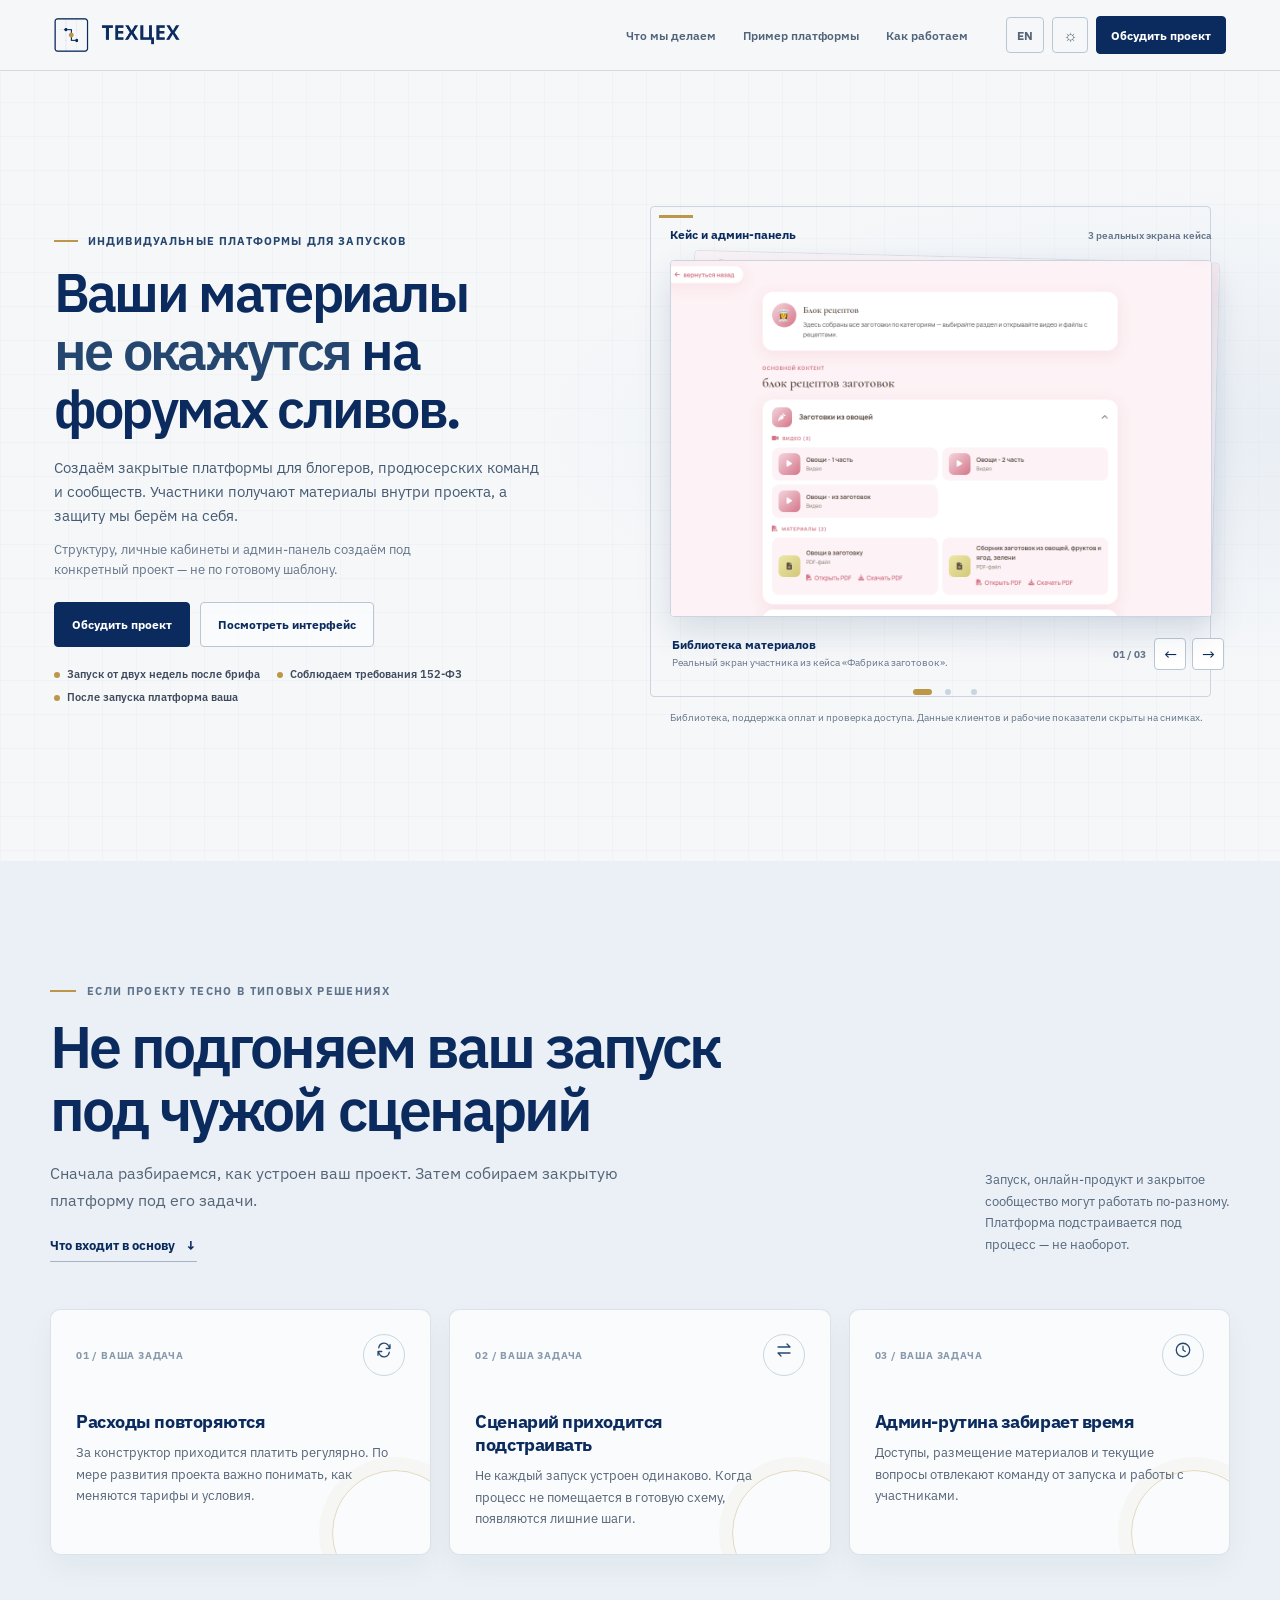
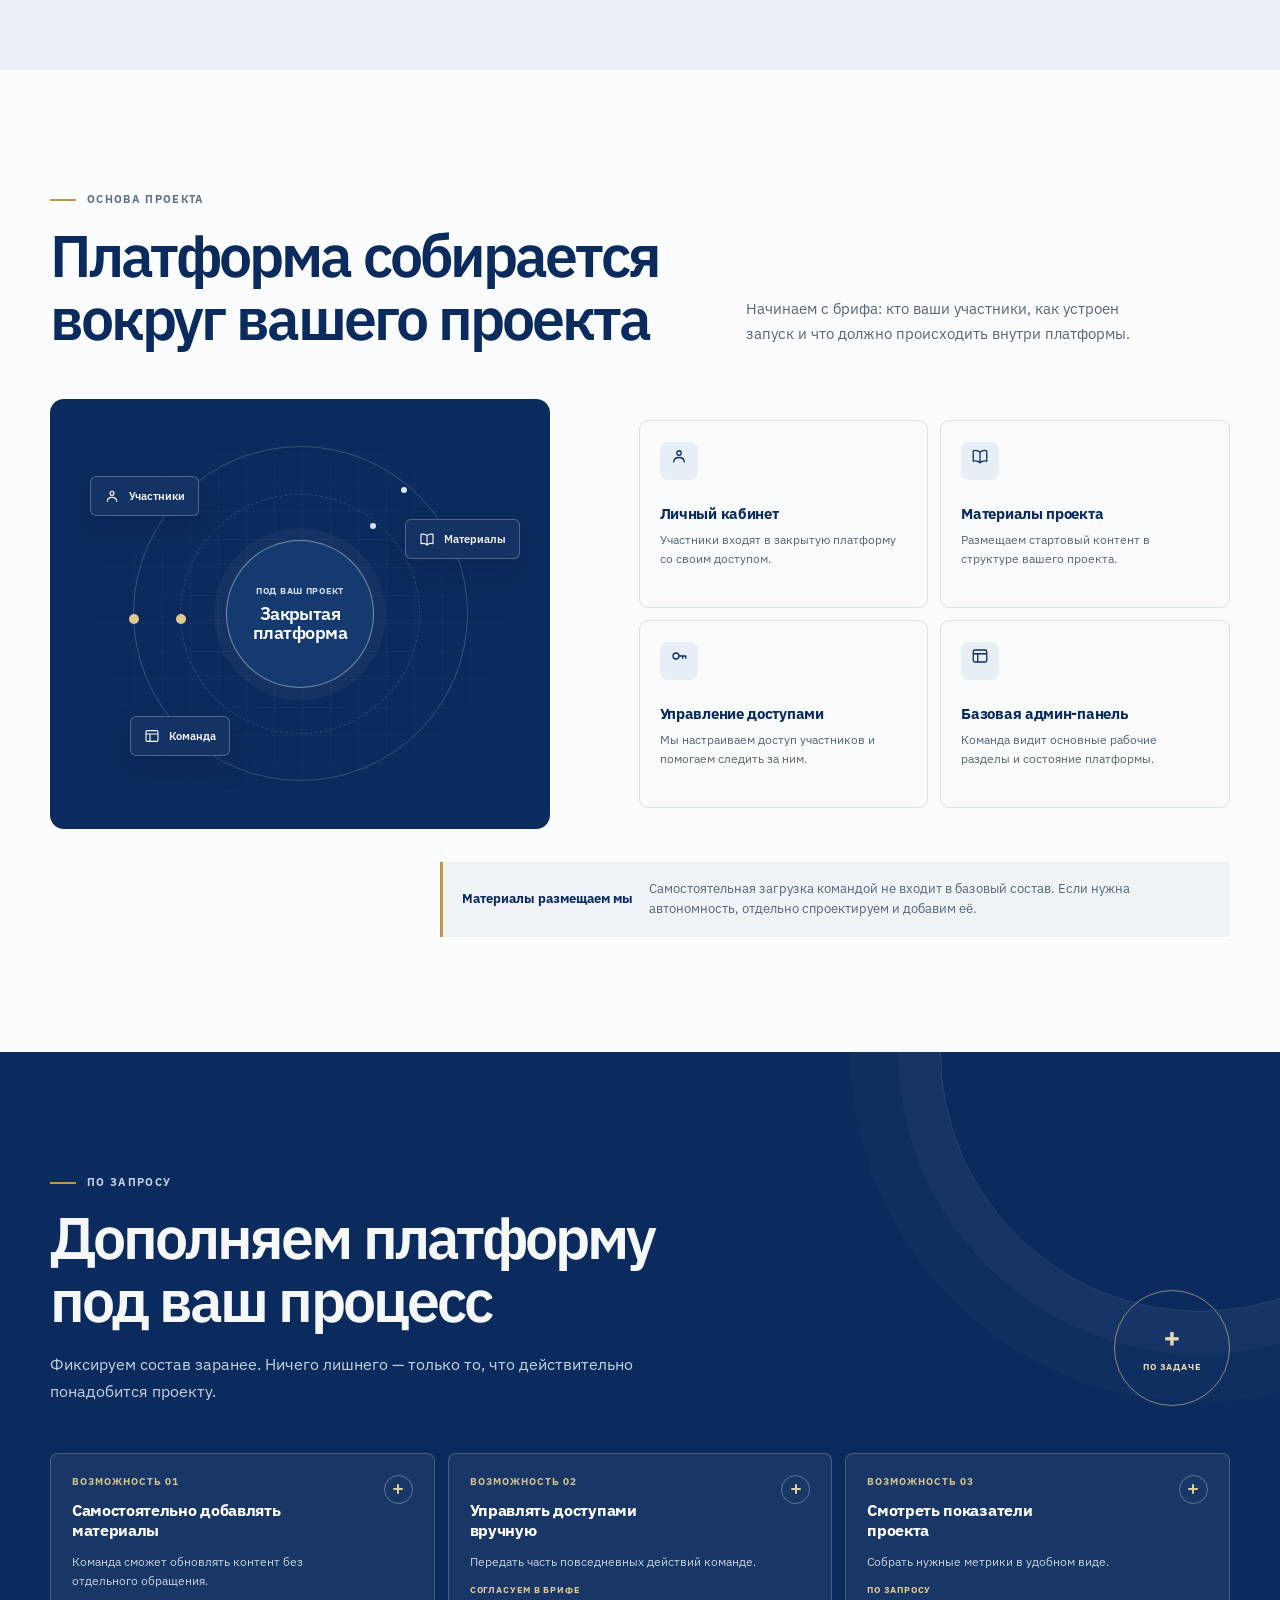
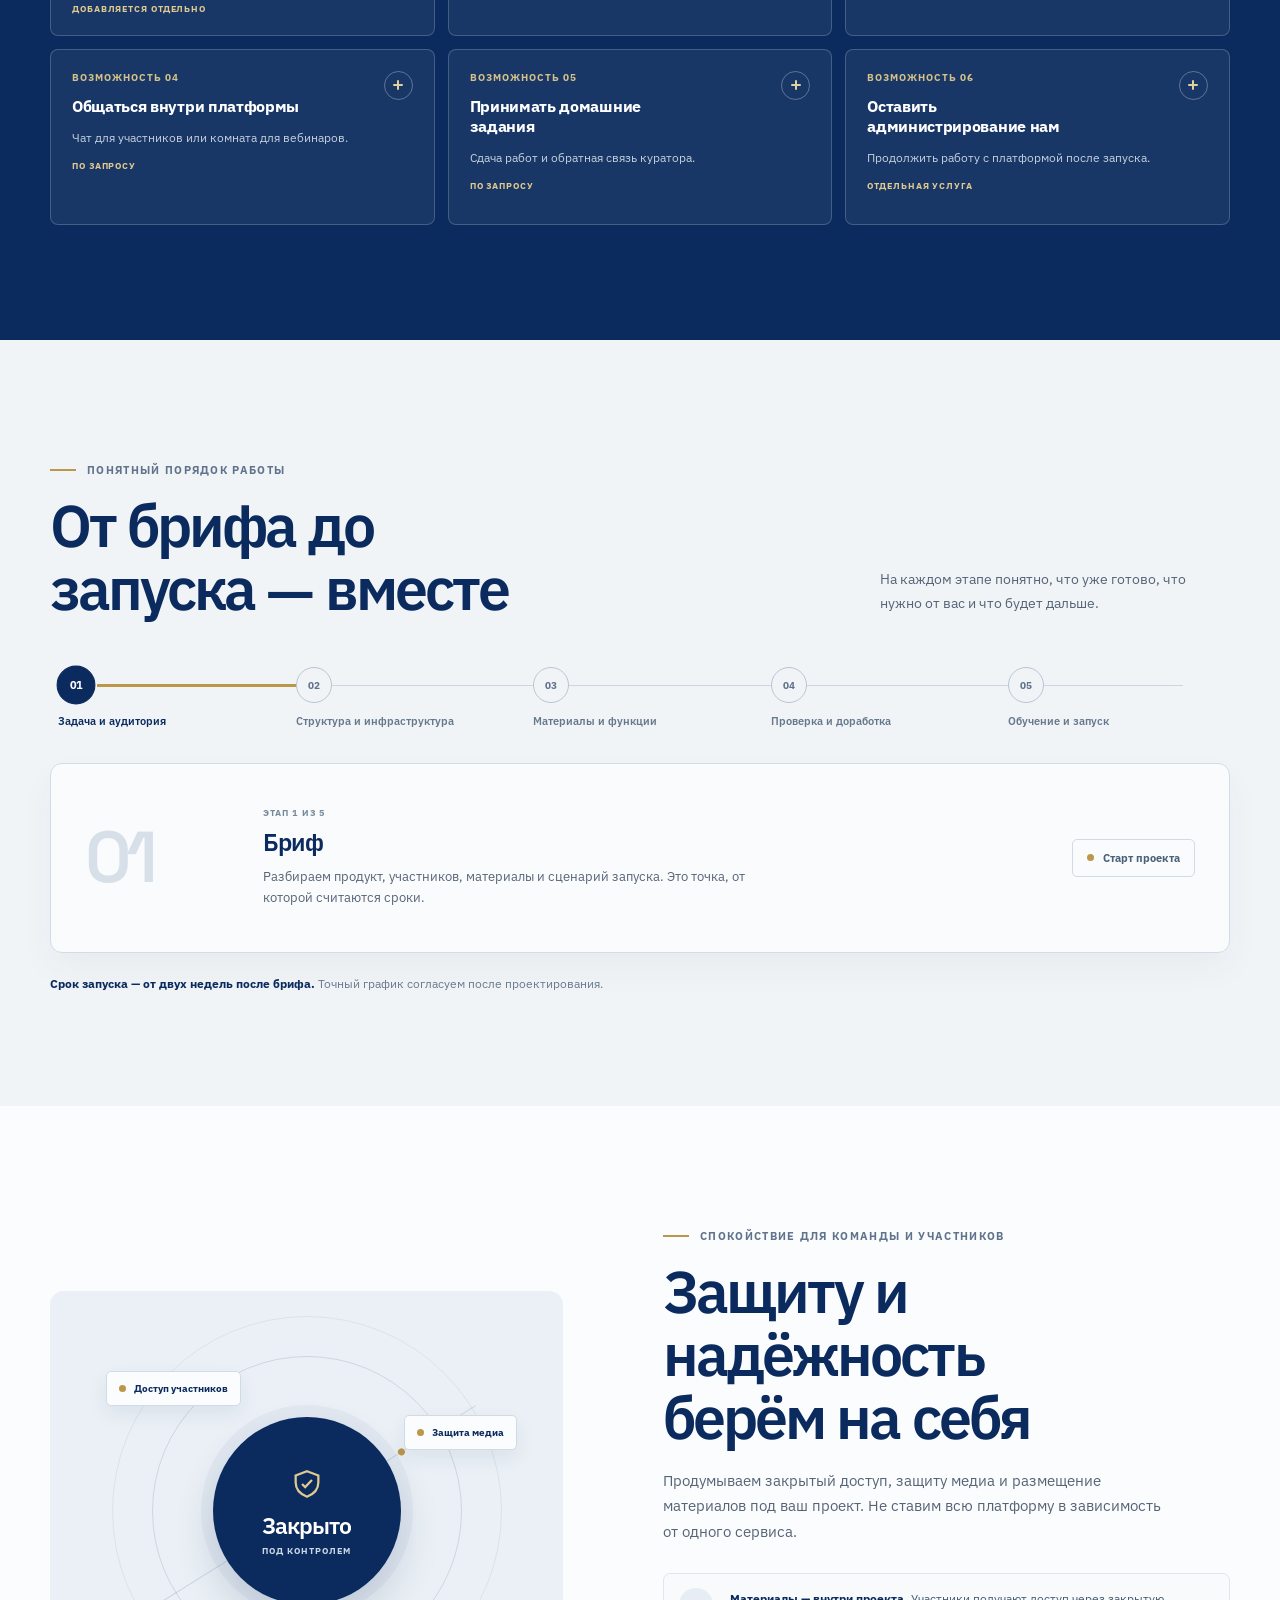
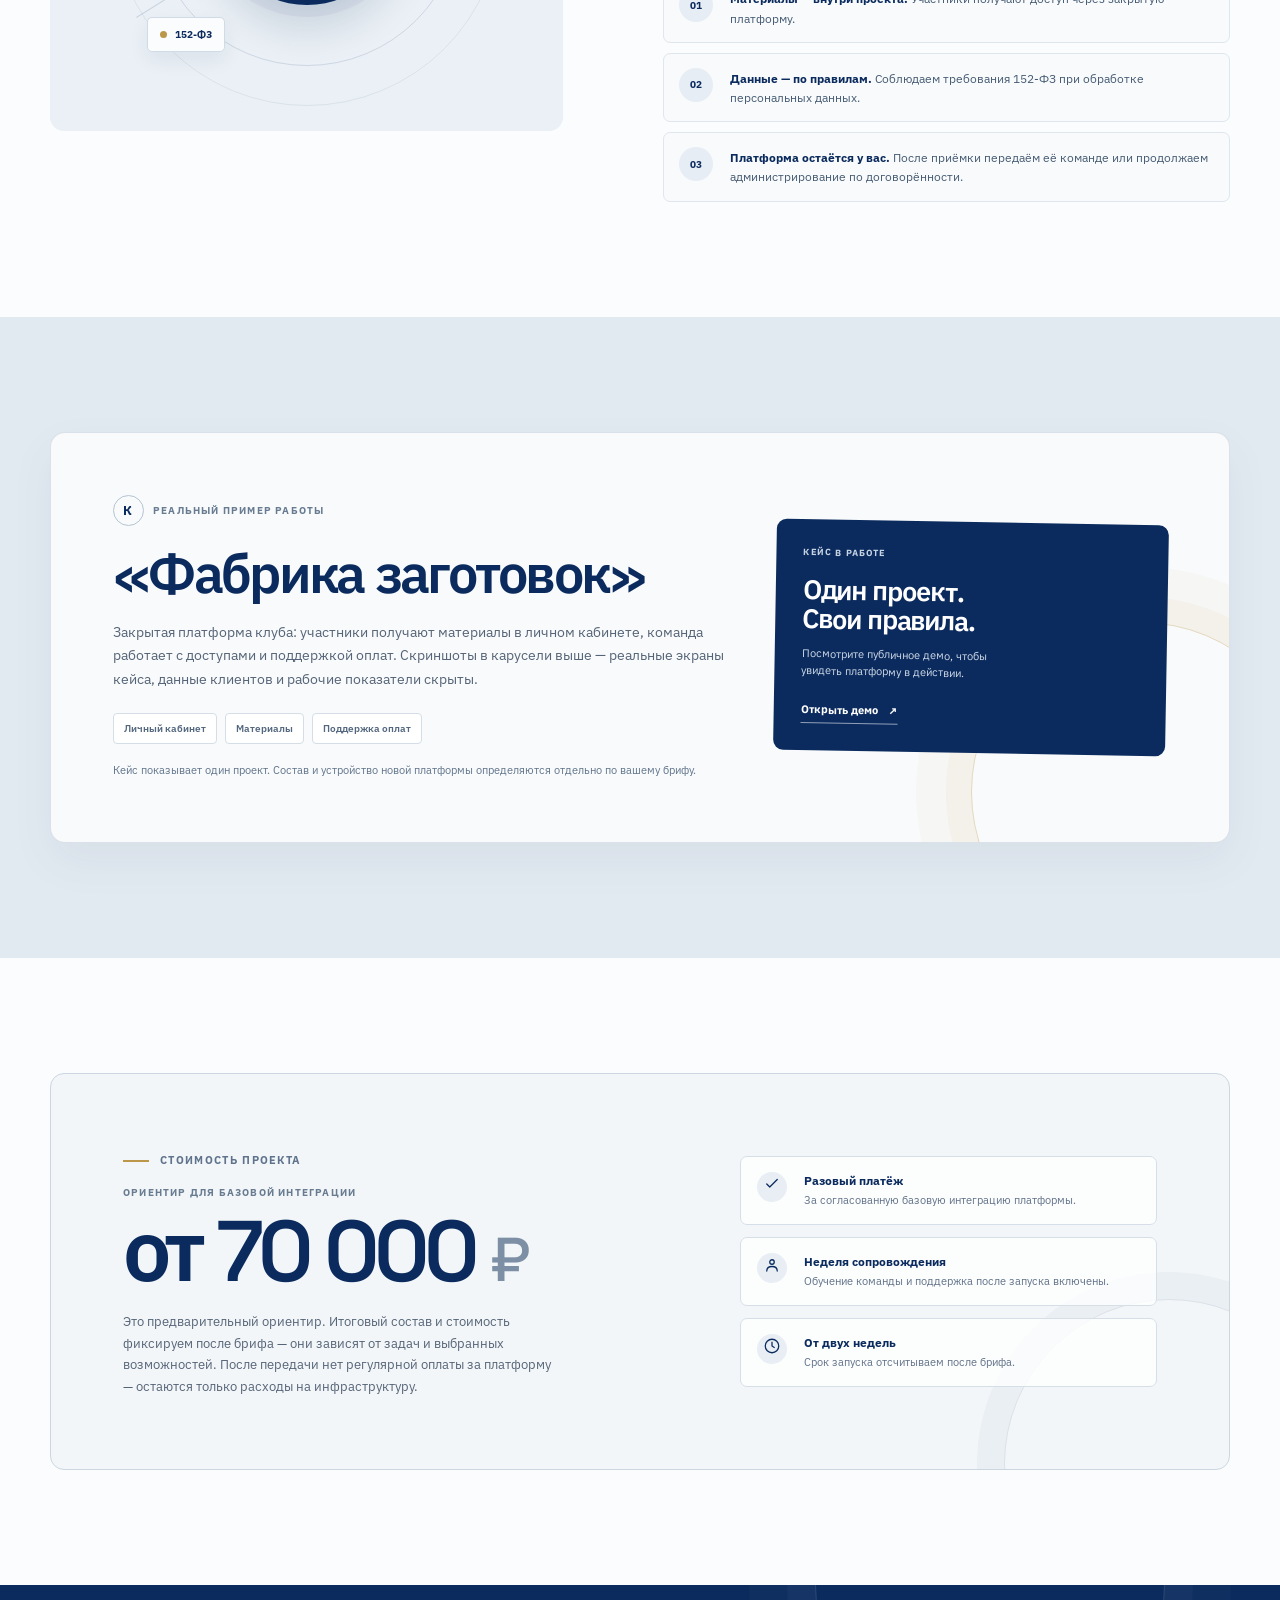
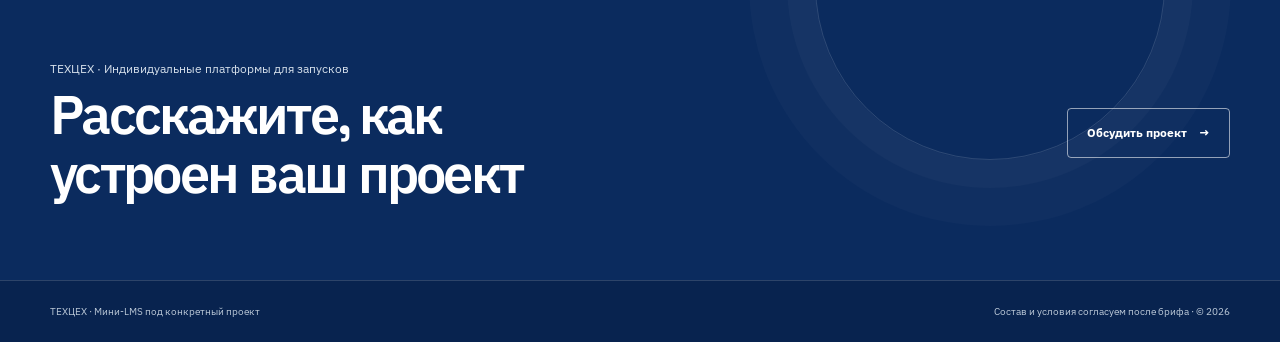
==== commit f522e66c: "Fix mobile layout and iOS interaction compatibility" ====
--- a/index.html
+++ b/index.html
@@ -12,7 +12,7 @@
   <link rel="icon" type="image/svg+xml" href="images/favicon.svg">
   <link rel="preconnect" href="https://fonts.googleapis.com">
   <link rel="preconnect" href="https://fonts.gstatic.com" crossorigin>
-  <link rel="stylesheet" href="css/texcex-refresh.css">
+  <link rel="stylesheet" href="css/texcex-refresh.css?v=mobile-compat-1">
 </head>
 <body>
   <div class="lms-full-page">
@@ -243,6 +243,6 @@
     </main>
     <footer class="lms-footer"><div class="lms-container lms-footer-inner"><span>ТЕХЦЕХ · Мини-LMS под конкретный проект</span><span>Состав и условия согласуем после брифа · © <span id="year"></span></span></div></footer>
   </div>
-  <script src="js/script.js" defer></script>
+  <script src="js/script.js?v=mobile-compat-1" defer></script>
 </body>
 </html>
--- a/css/texcex-refresh.css
+++ b/css/texcex-refresh.css
@@ -15,6 +15,14 @@
   --gold-light: #e0c98e;
   --body-font: "IBM Plex Sans", "Segoe UI", sans-serif;
   --display-font: "Space Grotesk", "IBM Plex Sans", sans-serif;
+  --icon-user: url("data:image/svg+xml,%3Csvg xmlns='http://www.w3.org/2000/svg' viewBox='0 0 24 24' fill='none' stroke='black' stroke-width='1.7' stroke-linecap='round'%3E%3Ccircle cx='12' cy='8' r='3'/%3E%3Cpath d='M5 20c0-4 3-6 7-6s7 2 7 6'/%3E%3C/svg%3E");
+  --icon-book: url("data:image/svg+xml,%3Csvg xmlns='http://www.w3.org/2000/svg' viewBox='0 0 24 24' fill='none' stroke='black' stroke-width='1.7' stroke-linejoin='round'%3E%3Cpath d='M3 5c4-1 7 0 9 2 2-2 5-3 9-2v14c-4-1-7 0-9 2-2-2-5-3-9-2zM12 7v14'/%3E%3C/svg%3E");
+  --icon-key: url("data:image/svg+xml,%3Csvg xmlns='http://www.w3.org/2000/svg' viewBox='0 0 24 24' fill='none' stroke='black' stroke-width='1.7' stroke-linecap='round'%3E%3Ccircle cx='8' cy='12' r='4'/%3E%3Cpath d='M12 12h9M17 12v3M21 12v3'/%3E%3C/svg%3E");
+  --icon-panel: url("data:image/svg+xml,%3Csvg xmlns='http://www.w3.org/2000/svg' viewBox='0 0 24 24' fill='none' stroke='black' stroke-width='1.7'%3E%3Crect x='3' y='4' width='18' height='16' rx='2'/%3E%3Cpath d='M3 9h18M9 9v11'/%3E%3C/svg%3E");
+  --icon-refresh: url("data:image/svg+xml,%3Csvg xmlns='http://www.w3.org/2000/svg' viewBox='0 0 24 24' fill='none' stroke='black' stroke-width='1.7' stroke-linecap='round' stroke-linejoin='round'%3E%3Cpath d='M20 5v5h-5M4 19v-5h5M5 9a7 7 0 0 1 12-4l3 5M4 14l3 5a7 7 0 0 0 12-4'/%3E%3C/svg%3E");
+  --icon-arrows: url("data:image/svg+xml,%3Csvg xmlns='http://www.w3.org/2000/svg' viewBox='0 0 24 24' fill='none' stroke='black' stroke-width='1.7' stroke-linecap='round' stroke-linejoin='round'%3E%3Cpath d='M4 8h16l-4-4M20 16H4l4 4'/%3E%3C/svg%3E");
+  --icon-check: url("data:image/svg+xml,%3Csvg xmlns='http://www.w3.org/2000/svg' viewBox='0 0 24 24' fill='none' stroke='black' stroke-width='1.7' stroke-linecap='round' stroke-linejoin='round'%3E%3Cpath d='m5 12 4 4L19 6'/%3E%3C/svg%3E");
+  --icon-clock: url("data:image/svg+xml,%3Csvg xmlns='http://www.w3.org/2000/svg' viewBox='0 0 24 24' fill='none' stroke='black' stroke-width='1.7' stroke-linecap='round'%3E%3Ccircle cx='12' cy='12' r='9'/%3E%3Cpath d='M12 7v5l3 2'/%3E%3C/svg%3E");
 }
 
 *,
@@ -24,6 +32,8 @@
 html {
   scroll-behavior: smooth;
   scroll-padding-top: 84px;
+  -webkit-text-size-adjust: 100%;
+  text-size-adjust: 100%;
 }
 
 body {
@@ -223,6 +233,8 @@
 }
 
 .current-theme:hover { border-color: var(--gold); background: #f4efe4; }
+.current-theme__sun,
+.current-theme__moon { font-variant-emoji: text; }
 [data-theme="light"] .current-theme__moon,
 [data-theme="dark"] .current-theme__sun { display: none; }
 
@@ -397,9 +409,38 @@
 .ac-count { margin-right: 2px; color: #65758a; font-size: 10px; font-weight: 700; font-variant-numeric: tabular-nums; }
 .ac-arrow { display: grid; width: 32px; height: 32px; place-items: center; padding: 0; border: 1px solid var(--line-strong); border-radius: 4px; background: #fff; color: var(--ink); font-size: 16px; cursor: pointer; transition: border-color .18s ease, background .18s ease; }
 .ac-arrow:hover { border-color: var(--gold); background: #f4efe4; }
-.ac-dots { display: flex; min-height: 10px; justify-content: center; align-items: center; gap: 7px; margin-top: 10px; }
-.ac-dot { width: 6px; height: 6px; padding: 0; border: 0; border-radius: 999px; background: #cbd5e1; cursor: pointer; transition: width .2s ease, background .2s ease; }
-.ac-dot[aria-pressed="true"] { width: 19px; background: var(--gold); }
+.ac-dots { display: flex; min-height: 24px; justify-content: center; align-items: center; gap: 2px; margin-top: 10px; }
+.ac-dot { display: grid; width: 24px; height: 24px; place-items: center; padding: 0; border: 0; background: transparent; cursor: pointer; }
+.ac-dot::before { width: 6px; height: 6px; border-radius: 999px; background: #cbd5e1; content: ""; transition: width .2s ease, background .2s ease; }
+.ac-dot[aria-pressed="true"]::before { width: 19px; background: var(--gold); }
+.lms-problem-icon,
+.lms-core-card-icon,
+.lms-orbit-chip span,
+.lms-ink-link span,
+.lms-case-link span,
+.lms-cost-detail-mark,
+.lms-bottom-link span { font-variant-emoji: text; }
+.lms-problem-icon,
+.lms-core-card-icon,
+.lms-orbit-chip > span,
+.lms-cost-detail-mark { font-size: 0 !important; --ui-icon: var(--icon-panel); }
+.lms-problem-icon::before,
+.lms-core-card-icon::before,
+.lms-orbit-chip > span::before,
+.lms-cost-detail-mark::before { display: block; width: 18px; height: 18px; background: currentColor; -webkit-mask: var(--ui-icon) center / contain no-repeat; mask: var(--ui-icon) center / contain no-repeat; content: ""; }
+.lms-orbit-chip > span { display: grid; width: 16px; height: 16px; flex: 0 0 16px; place-items: center; }
+.lms-orbit-chip > span::before { width: 16px; height: 16px; }
+.lms-core-card:nth-child(1) .lms-core-card-icon,
+.lms-orbit-chip--one > span { --ui-icon: var(--icon-user); }
+.lms-core-card:nth-child(2) .lms-core-card-icon,
+.lms-orbit-chip--two > span { --ui-icon: var(--icon-book); }
+.lms-core-card:nth-child(3) .lms-core-card-icon { --ui-icon: var(--icon-key); }
+.lms-problem-card:nth-child(1) .lms-problem-icon { --ui-icon: var(--icon-refresh); }
+.lms-problem-card:nth-child(2) .lms-problem-icon { --ui-icon: var(--icon-arrows); }
+.lms-problem-card:nth-child(3) .lms-problem-icon,
+.lms-cost-detail:nth-child(3) .lms-cost-detail-mark { --ui-icon: var(--icon-clock); }
+.lms-cost-detail:nth-child(1) .lms-cost-detail-mark { --ui-icon: var(--icon-check); }
+.lms-cost-detail:nth-child(2) .lms-cost-detail-mark { --ui-icon: var(--icon-user); }
 
 /* Problem and project core */
 .lms-problems { overflow: hidden; background: var(--bluewash); }
@@ -444,8 +485,8 @@
 .lms-orbit-ring::after { top: 12%; right: 18%; left: auto; width: 6px; height: 6px; background: #d8e4f2; }
 .lms-orbit-ring--inner { width: 48%; border-style: dashed; border-color: rgba(255,255,255,.14); animation-direction: reverse; animation-duration: 26s; }
 .lms-orbit-center { position: relative; z-index: 1; display: grid; width: 148px; height: 148px; align-content: center; justify-items: center; border: 1px solid rgba(255,255,255,.42); border-radius: 50%; background: #143a70; box-shadow: 0 0 0 12px rgba(255,255,255,.035); text-align: center; }
-.lms-orbit-center span { margin-bottom: 7px; color: #d1dcec; font-size: 9px; font-weight: 700; letter-spacing: .12em; text-transform: uppercase; }
-.lms-orbit-center strong { max-width: 116px; color: #fff; font-family: var(--display-font); font-size: 20px; font-weight: 600; letter-spacing: -.04em; line-height: 1.06; }
+.lms-orbit-center span { max-width: 126px; margin-bottom: 7px; color: #d1dcec; font-size: clamp(7px,.7vw,9px); font-weight: 700; letter-spacing: .08em; line-height: 1.3; text-transform: uppercase; overflow-wrap: anywhere; }
+.lms-orbit-center strong { width: 100%; max-width: 126px; padding-inline: 5px; color: #fff; font-family: var(--display-font); font-size: clamp(15px,1.4vw,18px); font-weight: 600; letter-spacing: -.03em; line-height: 1.08; text-wrap: balance; overflow-wrap: anywhere; }
 .lms-orbit-chip { position: absolute; z-index: 2; display: inline-flex; align-items: center; gap: 9px; padding: 11px 13px; border: 1px solid rgba(255,255,255,.25); border-radius: 6px; background: #143364; color: #f7f9fb; box-shadow: 0 12px 26px rgba(3,20,47,.2); font-size: 11px; font-weight: 600; animation: chip-float 5s ease-in-out infinite; }
 .lms-orbit-chip--one { top: 18%; left: 8%; }
 .lms-orbit-chip--two { top: 28%; right: 6%; animation-delay: -1.3s; }
@@ -477,12 +518,18 @@
 .lms-addon:hover { transform: translateY(-4px); }
 .lms-addon-button { display: grid; width: 100%; min-height: 174px; grid-template-columns: 1fr auto; align-content: start; gap: 12px 14px; padding: 21px; border: 0; background: transparent; cursor: pointer; text-align: left; }
 .lms-addon-number { color: #d4c089; font-size: 10px; font-weight: 700; letter-spacing: .1em; }
-.lms-addon-arrow { display: grid; width: 29px; height: 29px; grid-column: 2; grid-row: 1 / span 2; place-items: center; border: 1px solid rgba(255,255,255,.31); border-radius: 50%; color: #e1cf9d; transition: transform .25s ease; }
-.lms-addon-button[aria-expanded="true"] .lms-addon-arrow { transform: rotate(45deg); }
+.lms-addon-arrow { position: relative; display: grid; width: 29px; height: 29px; grid-column: 2; grid-row: 1 / span 2; place-items: center; border: 1px solid rgba(255,255,255,.31); border-radius: 50%; color: #e1cf9d; font-size: 0; }
+.lms-addon-arrow::before,
+.lms-addon-arrow::after { position: absolute; border-radius: 2px; background: currentColor; content: ""; transition: transform .2s ease; }
+.lms-addon-arrow::before { width: 10px; height: 2px; }
+.lms-addon-arrow::after { width: 2px; height: 10px; }
+.lms-addon-button[aria-expanded="true"] .lms-addon-arrow { border-color: var(--gold-light); color: var(--gold-light); }
+.lms-addon-button[aria-expanded="true"] .lms-addon-arrow::after { transform: scaleY(0); }
 .lms-addon-title { max-width: 230px; color: #fff; font-size: 16px; font-weight: 700; letter-spacing: -.02em; line-height: 1.25; }
 .lms-addon-summary { grid-column: 1 / -1; max-width: 290px; color: #c5d0dd; font-size: 12px; line-height: 1.6; }
 .lms-addon-state { grid-column: 1 / -1; margin-top: 1px; color: var(--gold-light); font-size: 9px; font-weight: 700; letter-spacing: .1em; text-transform: uppercase; }
 .lms-addon-extra { padding: 0 21px 21px; }
+.lms-addon-extra[hidden] { display: none !important; }
 .lms-addon-extra p { margin: 0; padding-top: 14px; border-top: 1px solid rgba(225,235,245,.2); color: #d6e0eb; font-size: 12px; line-height: 1.65; }
 
 /* Process steps */
@@ -605,6 +652,9 @@
   html { scroll-padding-top: 70px; }
   .lms-container { width: min(100% - 40px,1180px); }
   .lms-section { padding: 76px 20px; }
+  .lms-section > .lms-container,
+  .lms-bottom-cta > .lms-container,
+  .lms-footer > .lms-container { width: 100%; }
   .lms-section-head { margin-bottom: 37px; }
   .lms-heading { font-size: clamp(34px,9vw,48px); }
   .lms-lead { font-size: 14px; }
@@ -622,19 +672,19 @@
   .current-actions { margin-top: 18px; }
   .current-button { min-height: 46px; padding-inline: 15px; font-size: 12px; }
   .current-points { flex-direction: column; gap: 8px; margin-top: 17px; }
-  .current-visual { padding: 14px 0 0 11px; }
-  .current-visual::before { right: 9px; bottom: 24px; }
+  .current-visual { padding: 14px 12px 0 11px; }
+  .current-visual::before { right: 0; bottom: 29px; }
   .current-visual::after { top: 5px; left: 5px; width: 25px; }
+  .current-visual .ac-deck { padding: 7px 0 9px; }
   .current-visual-heading { align-items: flex-start; font-size: 11px; }
   .current-project-count { max-width: 48%; font-size: 9px; }
-  .current-visual .ac-deck { padding: 7px 10px 9px 0; }
-  .ac-caption { align-items: center; gap: 8px; }
+  .ac-caption { align-items: center; gap: 8px; margin-inline: 0; }
   .ac-caption-copy strong { font-size: 11px; }
   .ac-caption-copy p { max-width: 190px; font-size: 9px; }
   .ac-controls { gap: 5px; }
-  .ac-arrow { width: 30px; height: 30px; }
+  .ac-arrow { width: 36px; height: 36px; }
   .ac-count { font-size: 9px; }
-  .current-case-note { margin-top: 6px; font-size: 9px; }
+  .current-case-note { margin: 6px 0 0; font-size: 9px; }
   .current-header-cta { min-height: 35px; padding-inline: 10px; font-size: 11px; }
   .lms-problem-intro { gap: 18px; margin-bottom: 30px; }
   .lms-problem-grid { grid-template-columns: 1fr; gap: 11px; }
@@ -662,9 +712,9 @@
   .lms-addon-summary { font-size: 11px; }
   .lms-addon-extra { padding: 0 17px 17px; }
   .lms-process-head { gap: 18px; margin-bottom: 30px; }
-  .lms-process-tabs { display: flex; gap: 4px; margin-right: -20px; padding-right: 20px; overflow-x: auto; scrollbar-width: thin; }
+  .lms-process-tabs { display: flex; gap: 4px; margin-right: -20px; padding-right: 20px; overflow-x: auto; overscroll-behavior-x: contain; scrollbar-width: thin; scroll-snap-type: x proximity; -webkit-overflow-scrolling: touch; touch-action: pan-x pan-y; }
   .lms-process-tabs::before,.lms-process-fill { display: none; }
-  .lms-process-tab { min-width: 116px; gap: 9px; padding: 0 8px 12px; }
+  .lms-process-tab { min-width: 116px; flex: 0 0 116px; gap: 9px; padding: 0 8px 12px; scroll-snap-align: start; touch-action: manipulation; }
   .lms-process-tab-label { max-width: 100px; font-size: 10px; }
   .lms-process-panel { grid-template-columns: 64px 1fr; gap: 16px; min-height: 0; padding: 21px 18px; }
   .lms-process-panel-number { font-size: 49px; }
@@ -698,6 +748,13 @@
 }
 
 @media (max-width: 420px) {
+  .current-container { padding-inline: 16px; }
+  .current-header__inner { gap: 8px; }
+  .current-logo { width: clamp(104px,32vw,124px); }
+  .current-controls { gap: 6px; }
+  .current-lang,
+  .current-theme { width: 34px; height: 34px; }
+  .current-header-cta { min-height: 34px; padding-inline: 9px; font-size: 10px; white-space: nowrap; }
   .current-actions { align-items: stretch; flex-direction: column; }
   .current-button { width: 100%; }
   .ac-caption-copy p { max-width: 145px; }
@@ -763,9 +820,10 @@
 html[data-theme="dark"] .ac-caption-copy strong { color: #edf2f7; }
 html[data-theme="dark"] .ac-caption-copy p,
 html[data-theme="dark"] .ac-count { color: #bac8d9; }
-html[data-theme="dark"] .ac-arrow { border-color: #526780; background: #14233a; color: #edf2f7; }
-html[data-theme="dark"] .ac-arrow:hover { border-color: var(--gold); background: rgba(188,151,73,.15); }
-html[data-theme="dark"] .ac-dot { background: #53657d; }
+html[data-theme="dark"] .ac-arrow { border-color: #60758d; background: #1b3046; color: #f2f6fa; }
+html[data-theme="dark"] .ac-arrow:hover { border-color: #d5b66d; background: #2a4058; }
+html[data-theme="dark"] .ac-dot::before { background: #53657d; }
+html[data-theme="dark"] .ac-dot[aria-pressed="true"]::before { background: var(--gold-light); }
 html[data-theme="dark"] .lms-problems { background: #111f33; }
 html[data-theme="dark"] .lms-tailored,
 html[data-theme="dark"] .lms-safety,
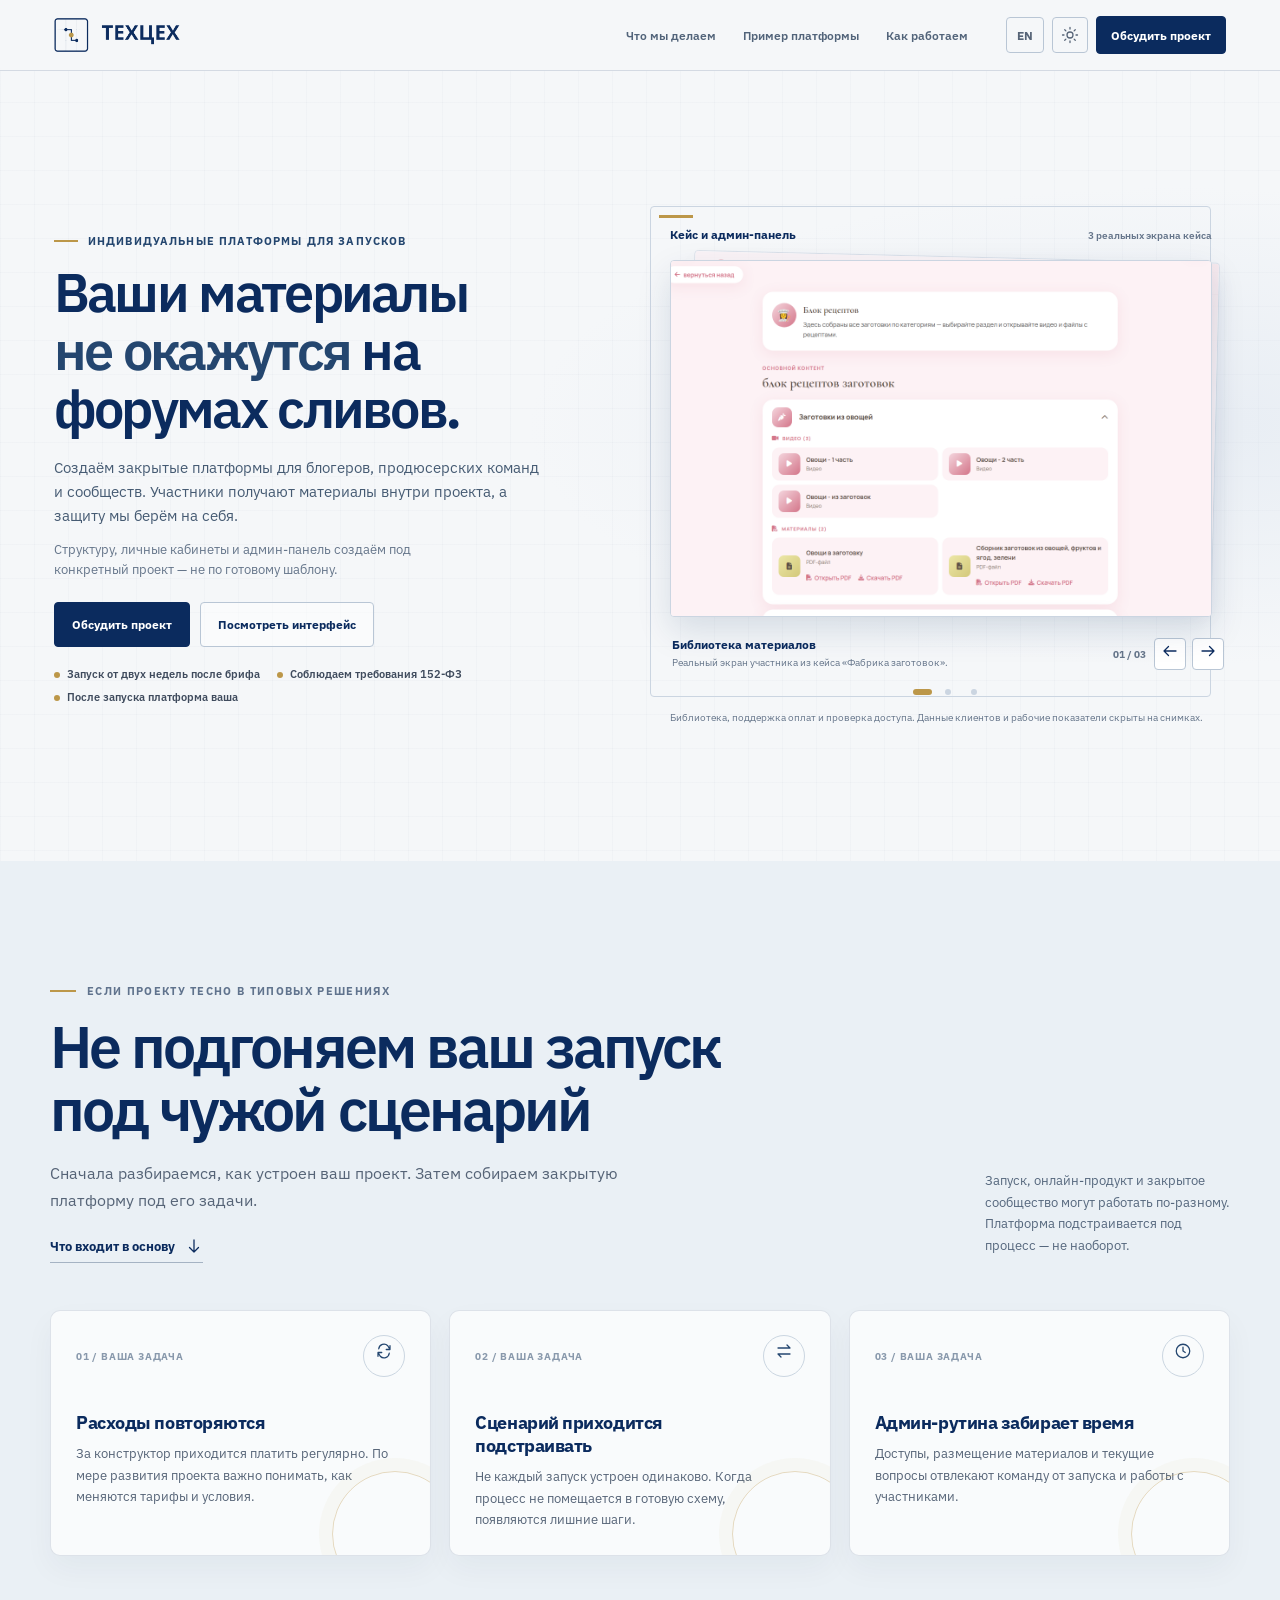
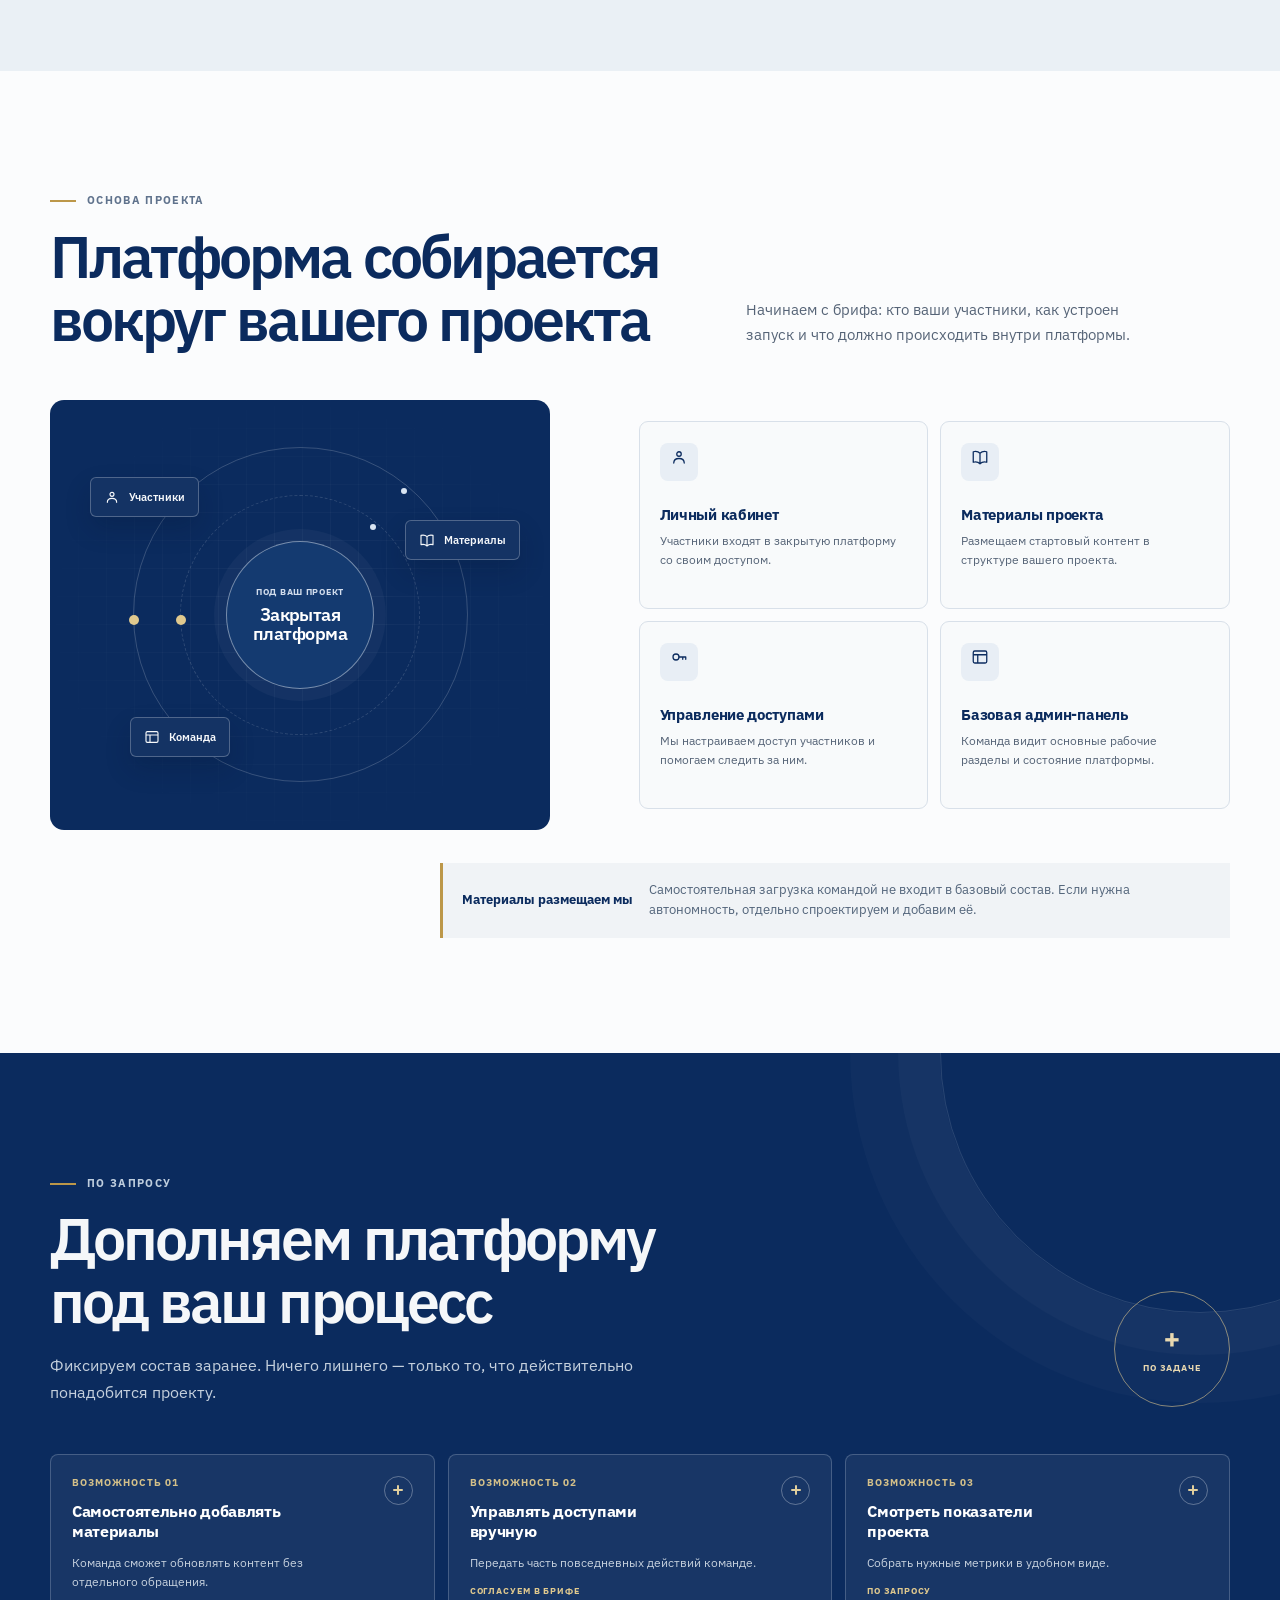
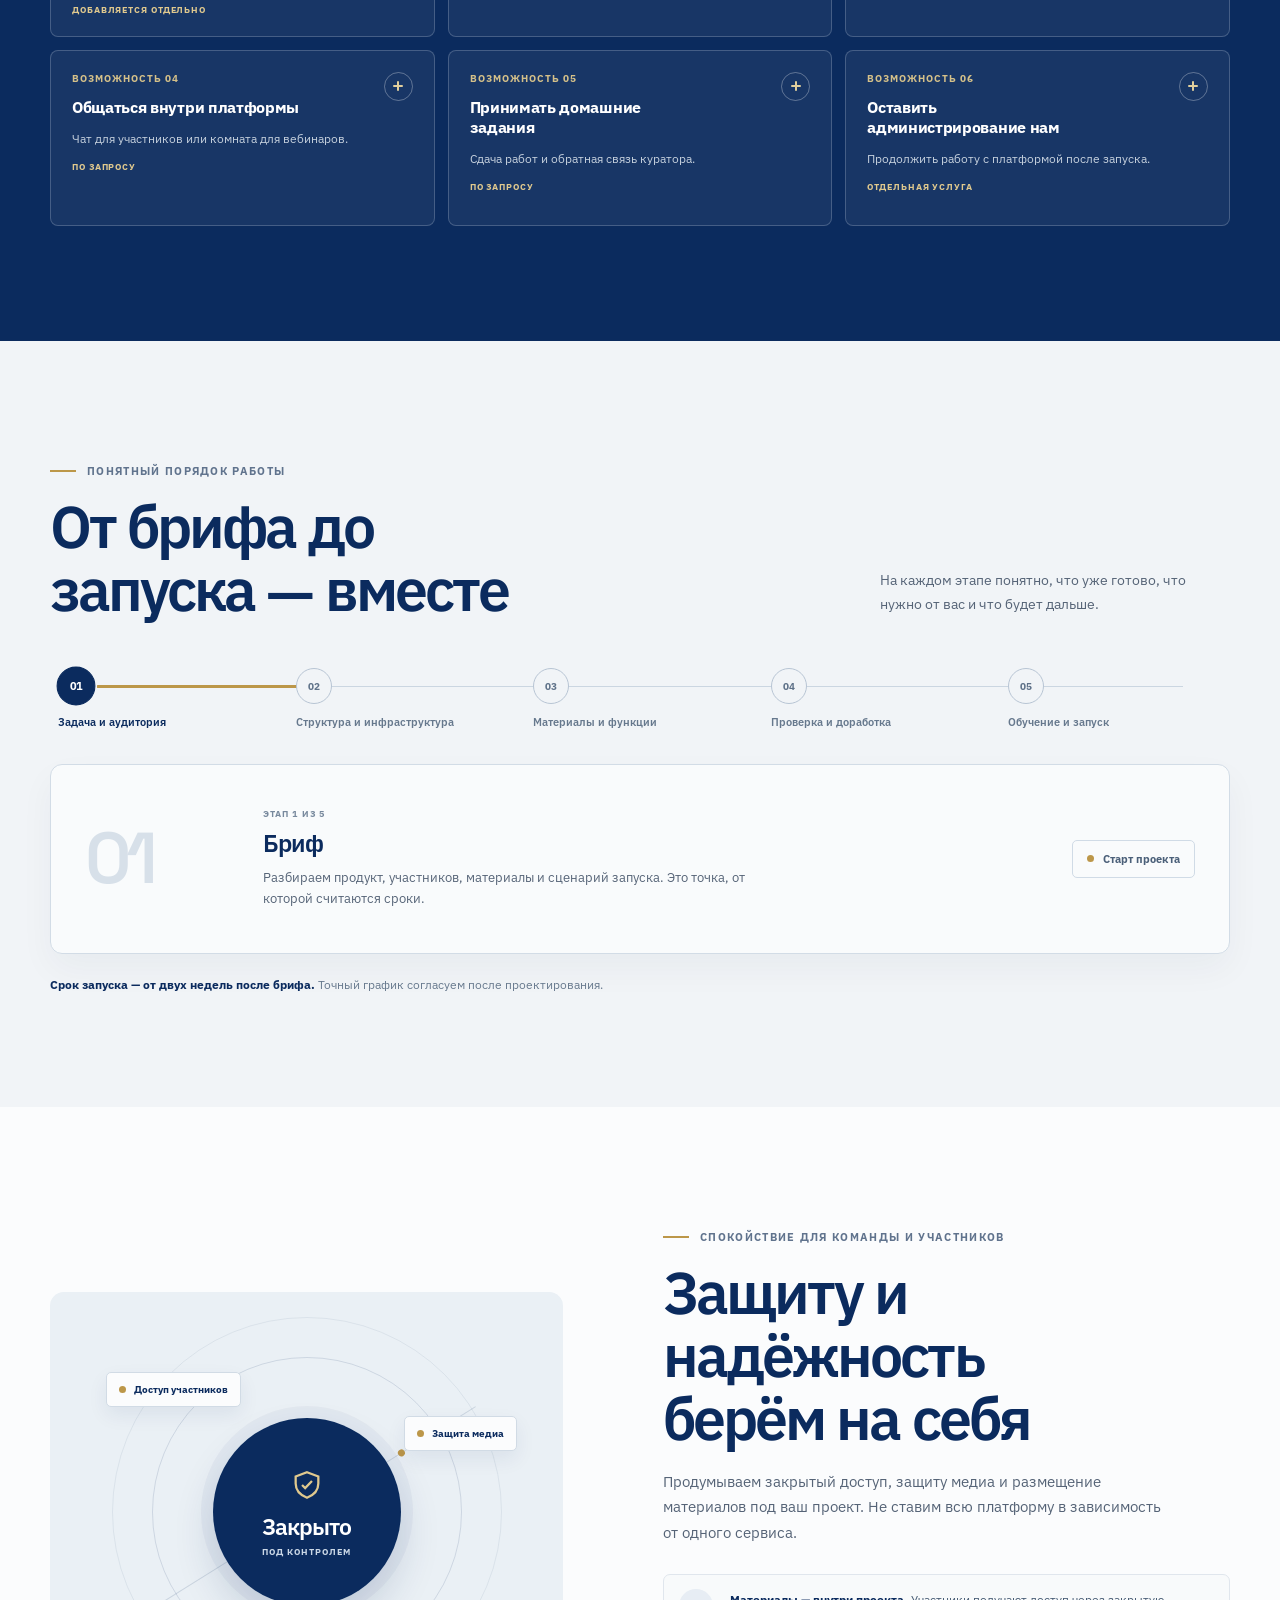
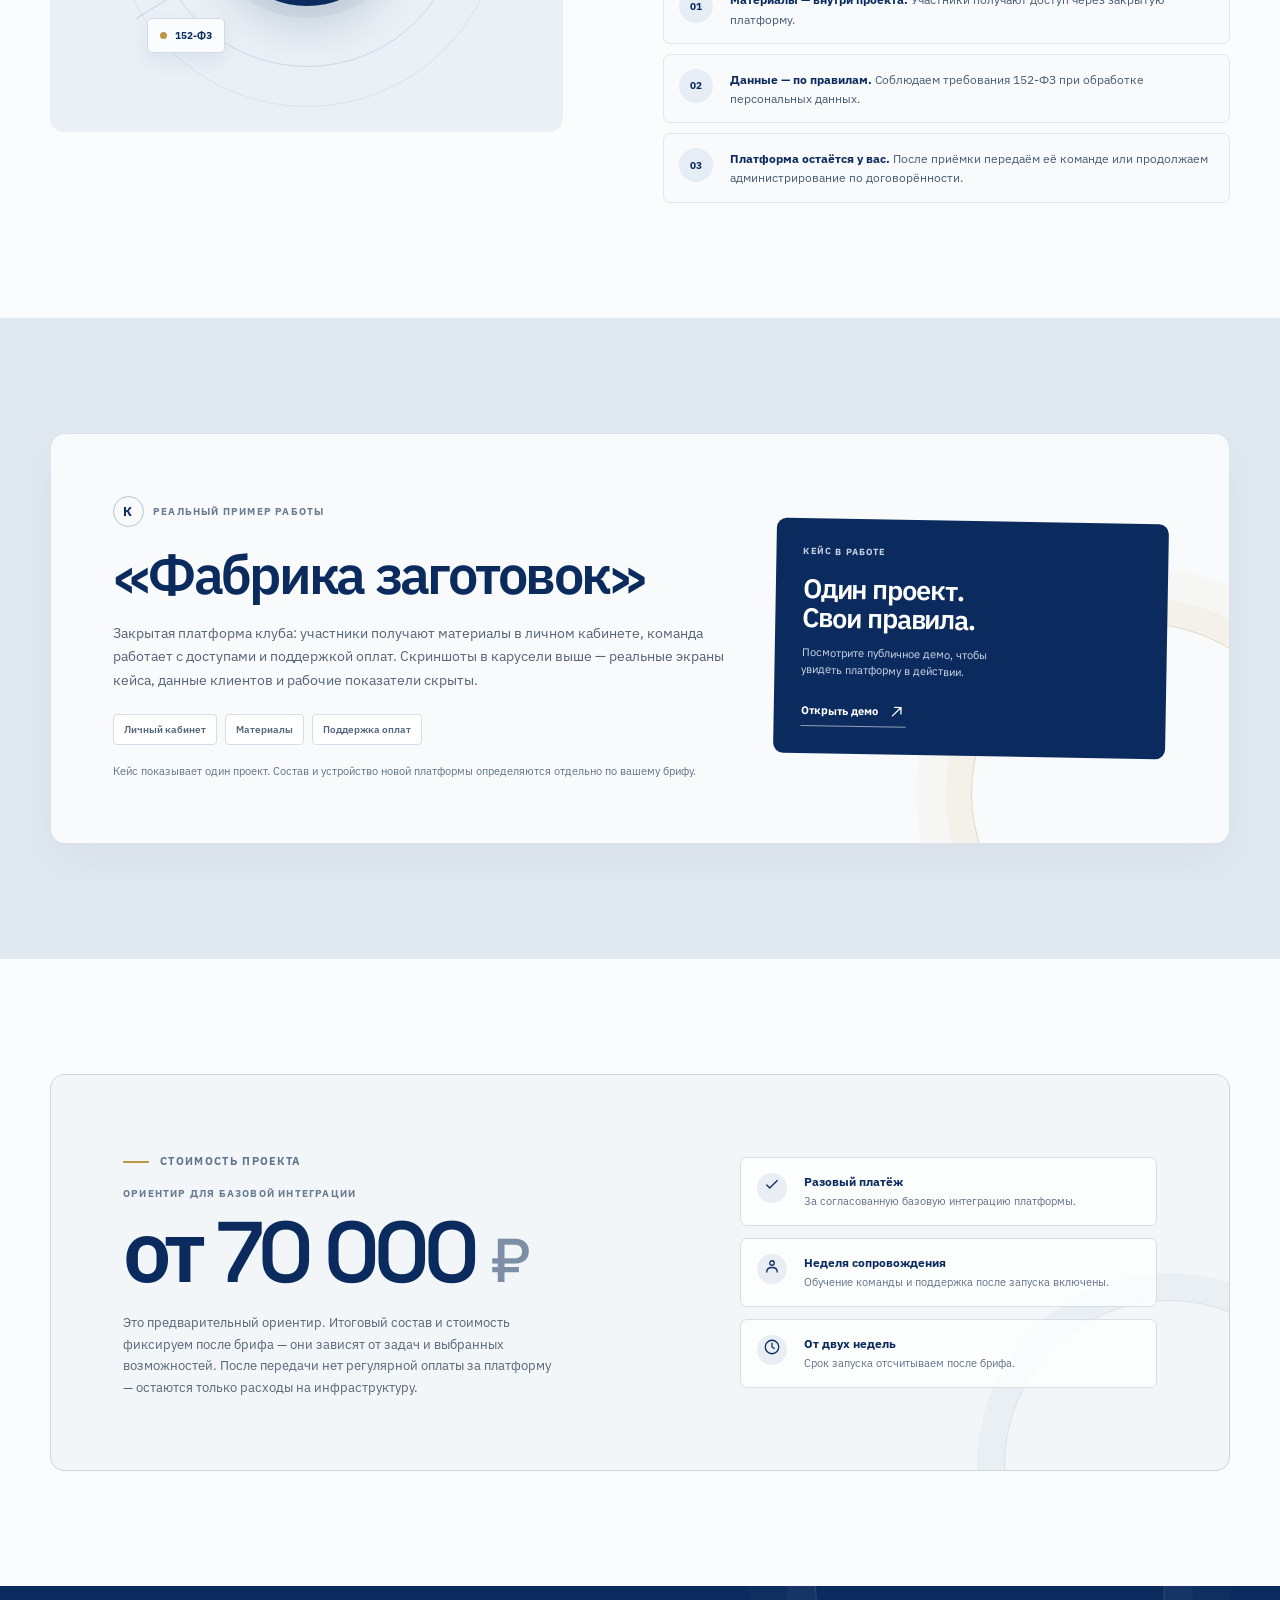
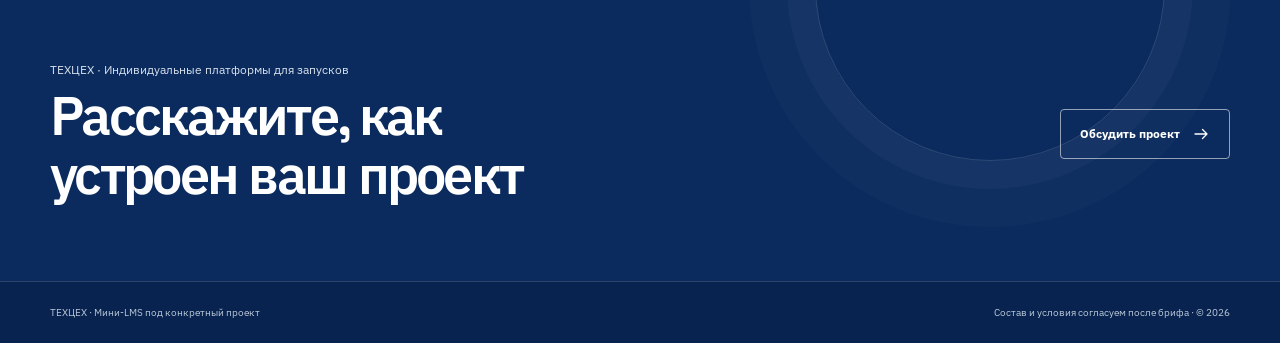
==== commit e1929760: "Polish mobile layouts and controls; use approved Techcekh favicon" ====
--- a/index.html
+++ b/index.html
@@ -9,10 +9,12 @@
   <meta property="og:type" content="website">
   <meta property="og:title" content="Закрытая платформа для запусков и сообществ — ТЕХЦЕХ">
   <meta property="og:description" content="Индивидуальная платформа для вашего проекта. Материалы не окажутся на форумах сливов.">
-  <link rel="icon" type="image/svg+xml" href="images/favicon.svg">
+  <link rel="icon" type="image/png" sizes="128x128" href="images/favicon.png?v=texcex-2">
+  <link rel="icon" type="image/svg+xml" sizes="any" href="images/favicon.svg?v=texcex-2">
+  <link rel="apple-touch-icon" href="images/favicon.png?v=texcex-2">
   <link rel="preconnect" href="https://fonts.googleapis.com">
   <link rel="preconnect" href="https://fonts.gstatic.com" crossorigin>
-  <link rel="stylesheet" href="css/texcex-refresh.css?v=mobile-compat-1">
+  <link rel="stylesheet" href="css/texcex-refresh.css?v=mobile-polish-2">
 </head>
 <body>
   <div class="lms-full-page">
@@ -243,6 +245,6 @@
     </main>
     <footer class="lms-footer"><div class="lms-container lms-footer-inner"><span>ТЕХЦЕХ · Мини-LMS под конкретный проект</span><span>Состав и условия согласуем после брифа · © <span id="year"></span></span></div></footer>
   </div>
-  <script src="js/script.js?v=mobile-compat-1" defer></script>
+  <script src="js/script.js?v=mobile-polish-2" defer></script>
 </body>
 </html>
--- a/css/texcex-refresh.css
+++ b/css/texcex-refresh.css
@@ -442,6 +442,37 @@
 .lms-cost-detail:nth-child(1) .lms-cost-detail-mark { --ui-icon: var(--icon-check); }
 .lms-cost-detail:nth-child(2) .lms-cost-detail-mark { --ui-icon: var(--icon-user); }
 
+/* Font-independent controls: the text glyphs remain decorative fallbacks. */
+.current-theme__sun,
+.current-theme__moon,
+.ac-arrow,
+.lms-ink-link span,
+.lms-case-link span,
+.lms-bottom-link span { font-size: 0; }
+.current-theme__sun::before,
+.current-theme__moon::before,
+.ac-arrow::before,
+.lms-ink-link span::before,
+.lms-case-link span::before,
+.lms-bottom-link span::before {
+  display: block;
+  width: 18px;
+  height: 18px;
+  background: currentColor;
+  -webkit-mask: var(--control-icon) center / contain no-repeat;
+  mask: var(--control-icon) center / contain no-repeat;
+  content: "";
+}
+.current-theme__sun { --control-icon: url("data:image/svg+xml,%3Csvg xmlns='http://www.w3.org/2000/svg' viewBox='0 0 24 24' fill='none' stroke='black' stroke-width='1.7' stroke-linecap='round'%3E%3Ccircle cx='12' cy='12' r='4'/%3E%3Cpath d='M12 2v2M12 20v2M2 12h2M20 12h2M5 5l1.5 1.5M17.5 17.5 19 19M5 19l1.5-1.5M17.5 6.5 19 5'/%3E%3C/svg%3E"); }
+.current-theme__moon { --control-icon: url("data:image/svg+xml,%3Csvg xmlns='http://www.w3.org/2000/svg' viewBox='0 0 24 24' fill='none' stroke='black' stroke-width='1.7' stroke-linejoin='round'%3E%3Cpath d='M20 15A8.5 8.5 0 0 1 9 4a8.5 8.5 0 1 0 11 11Z'/%3E%3C/svg%3E"); }
+.ac-arrow,
+.lms-ink-link span,
+.lms-case-link span,
+.lms-bottom-link span { --control-icon: url("data:image/svg+xml,%3Csvg xmlns='http://www.w3.org/2000/svg' viewBox='0 0 24 24' fill='none' stroke='black' stroke-width='1.7' stroke-linecap='round' stroke-linejoin='round'%3E%3Cpath d='M4 12h16m-6-6 6 6-6 6'/%3E%3C/svg%3E"); }
+.ac-arrow[data-carousel-prev]::before { transform: rotate(180deg); }
+.lms-ink-link span::before { transform: rotate(90deg); }
+.lms-case-link span::before { transform: rotate(-45deg); }
+
 /* Problem and project core */
 .lms-problems { overflow: hidden; background: var(--bluewash); }
 .lms-problems::after,
@@ -546,7 +577,7 @@
 .lms-process-tab[aria-pressed="true"] .lms-process-tab-dot { border-color: var(--ink); background: var(--ink); color: #fff; transform: scale(1.08); }
 .lms-process-tab-label { max-width: 170px; color: #66788d; font-size: 11px; font-weight: 600; line-height: 1.35; }
 .lms-process-tab[aria-pressed="true"] .lms-process-tab-label { color: var(--ink); }
-.lms-process-panel { display: grid; min-height: 190px; grid-template-columns: 150px 1fr auto; align-items: center; gap: 28px; padding: 30px 34px; border: 1px solid #d2dce6; border-radius: 12px; background: rgba(251,252,253,.88); box-shadow: 0 15px 35px rgba(22,45,74,.045); }
+.lms-process-panel { display: grid; min-height: max(190px,var(--process-panel-height,0px)); grid-template-columns: 150px minmax(0,1fr) auto; align-items: center; gap: 28px; padding: 30px 34px; border: 1px solid #d2dce6; border-radius: 12px; background: rgba(251,252,253,.88); box-shadow: 0 15px 35px rgba(22,45,74,.045); }
 .lms-process-panel-number { color: #d7e0e9; font-family: var(--display-font); font-size: 72px; font-weight: 600; letter-spacing: -.08em; line-height: .85; }
 .lms-process-panel-copy span { display: block; margin-bottom: 8px; color: #78899d; font-size: 9px; font-weight: 700; letter-spacing: .12em; text-transform: uppercase; }
 .lms-process-panel-copy h3 { margin: 0; color: var(--ink); font-family: var(--display-font); font-size: 24px; font-weight: 600; letter-spacing: -.04em; }
@@ -630,7 +661,31 @@
 @keyframes chip-float { 0%,100% { transform: translateY(0); } 50% { transform: translateY(-5px); } }
 @keyframes seal-breathe { 0%,100% { transform: scale(1); } 50% { transform: scale(1.03); } }
 
+@media (min-width: 981px) and (max-width: 1100px) {
+  .current-logo { min-height: 44px; }
+  .current-nav a { display: inline-flex; min-height: 44px; align-items: center; }
+  .current-lang,
+  .current-theme { width: 44px; height: 44px; min-width: 44px; min-height: 44px; }
+  .current-header-cta { min-height: 44px; }
+  .ac-arrow { width: 44px; height: 44px; flex: 0 0 44px; }
+  .ac-dot { width: 44px; height: 44px; }
+  .ac-dots { min-height: 44px; }
+  .lms-ink-link,
+  .lms-case-link { min-height: 44px; align-items: center; }
+}
+
 @media (max-width: 980px) {
+  .current-nav { display: none; }
+  .current-controls { margin-left: auto; flex: 0 0 auto; }
+  .current-lang,
+  .current-theme { width: 44px; height: 44px; min-width: 44px; min-height: 44px; }
+  .current-header-cta { min-height: 44px; white-space: nowrap; }
+  .current-logo { min-height: 44px; }
+  .lms-ink-link,
+  .lms-case-link { min-height: 44px; align-items: center; }
+  .ac-arrow { width: 44px; height: 44px; flex: 0 0 44px; }
+  .ac-dot { width: 44px; height: 44px; }
+  .ac-dots { min-height: 44px; }
   .current-hero { min-height: auto; padding-block: 42px 48px; }
   .current-hero__inner { grid-template-columns: minmax(0,1fr); gap: 34px; }
   .current-copy { max-width: 720px; }
@@ -641,9 +696,18 @@
   .lms-tailored-head { grid-template-columns: 1fr; gap: 18px; }
   .lms-core-showcase,.lms-safety-layout { grid-template-columns: 1fr; gap: 38px; }
   .lms-orbit,.lms-safety-art { width: min(100%,560px); margin-inline: auto; }
-  .lms-core-list { grid-template-columns: repeat(4,minmax(0,1fr)); }
+  .lms-core-list { grid-template-columns: repeat(2,minmax(0,1fr)); }
   .lms-core-card { min-height: 190px; padding: 18px 16px; }
+  .lms-core-card p,
+  .lms-addon-summary,
+  .lms-addon-extra p { font-size: 14px; }
   .lms-core-card:nth-child(even) { transform: none; }
+  .lms-addon-grid { grid-template-columns: repeat(2,minmax(0,1fr)); }
+  .lms-addon-button { min-width: 0; }
+  .lms-addon-title { overflow-wrap: break-word; }
+  .lms-process-panel { grid-template-columns: 64px minmax(0,1fr); gap: 20px; padding: 24px; }
+  .lms-process-panel-number { grid-row: 1 / span 2; }
+  .lms-process-chip { grid-column: 2; justify-self: start; white-space: normal; max-width: 100%; }
   .lms-safety-art { grid-row: 1; min-height: 370px; }
   .lms-case-card { grid-template-columns: 1fr .75fr; }
 }
@@ -668,24 +732,26 @@
   .current-eyebrow { margin-bottom: 13px; font-size: 10px; }
   .current-title { max-width: 17ch; font-size: clamp(34px,9vw,44px); }
   .current-subtitle { margin-top: 14px; font-size: 14px; }
-  .current-detail { margin-top: 9px; font-size: 12px; }
+  .current-detail { margin-top: 9px; font-size: 13px; }
   .current-actions { margin-top: 18px; }
   .current-button { min-height: 46px; padding-inline: 15px; font-size: 12px; }
   .current-points { flex-direction: column; gap: 8px; margin-top: 17px; }
-  .current-visual { padding: 14px 12px 0 11px; }
-  .current-visual::before { right: 0; bottom: 29px; }
+  .current-visual { padding: 14px 12px 14px 11px; }
+  .current-visual::before { right: 0; bottom: 0; }
   .current-visual::after { top: 5px; left: 5px; width: 25px; }
   .current-visual .ac-deck { padding: 7px 0 9px; }
   .current-visual-heading { align-items: flex-start; font-size: 11px; }
-  .current-project-count { max-width: 48%; font-size: 9px; }
-  .ac-caption { align-items: center; gap: 8px; margin-inline: 0; }
-  .ac-caption-copy strong { font-size: 11px; }
-  .ac-caption-copy p { max-width: 190px; font-size: 9px; }
+  .current-project-count { max-width: 48%; font-size: 11px; }
+  .ac-caption { align-items: stretch; flex-direction: column; gap: 10px; margin-inline: 0; }
+  .ac-caption-copy strong { font-size: 14px; }
+  .ac-caption-copy p { max-width: none; font-size: 12px; }
+  .ac-controls { align-self: flex-end; }
   .ac-controls { gap: 5px; }
-  .ac-arrow { width: 36px; height: 36px; }
-  .ac-count { font-size: 9px; }
-  .current-case-note { margin: 6px 0 0; font-size: 9px; }
-  .current-header-cta { min-height: 35px; padding-inline: 10px; font-size: 11px; }
+  .ac-arrow { width: 44px; height: 44px; }
+  .ac-count { font-size: 11px; }
+  .ac-dots { margin-top: 0; }
+  .current-case-note { margin: 8px 0 0; font-size: 12px; line-height: 1.5; }
+  .current-header-cta { min-height: 44px; padding-inline: 10px; font-size: 11px; }
   .lms-problem-intro { gap: 18px; margin-bottom: 30px; }
   .lms-problem-grid { grid-template-columns: 1fr; gap: 11px; }
   .lms-problem-card,.lms-problem-card:nth-child(2) { min-height: 0; padding: 19px 20px 22px; transform: none; }
@@ -698,9 +764,9 @@
   .lms-orbit-chip--three { bottom: 14%; left: 7%; }
   .lms-core-list { grid-template-columns: 1fr 1fr; gap: 9px; }
   .lms-core-card { min-height: 182px; padding: 16px 14px; }
-  .lms-core-card h3 { font-size: 14px; }
-  .lms-core-card p { font-size: 11px; }
-  .lms-base-note { align-items: start; flex-direction: column; gap: 5px; margin-top: 23px; padding: 14px; font-size: 12px; }
+  .lms-core-card h3 { font-size: 16px; overflow-wrap: break-word; }
+  .lms-core-card p { font-size: 14px; }
+  .lms-base-note { align-items: start; flex-direction: column; gap: 5px; margin-top: 23px; padding: 14px; font-size: 14px; }
   .lms-options-head { gap: 22px; margin-bottom: 31px; }
   .lms-addon-count { width: 83px; height: 83px; }
   .lms-addon-count strong { font-size: 24px; }
@@ -709,19 +775,26 @@
   .lms-addon,.lms-addon-button { min-height: 0; }
   .lms-addon-button { grid-template-columns: 1fr auto; padding: 17px; }
   .lms-addon-title { font-size: 15px; }
-  .lms-addon-summary { font-size: 11px; }
-  .lms-addon-extra { padding: 0 17px 17px; }
+  .lms-addon-summary { font-size: 14px; }
+  .lms-addon-extra { padding: 0 17px 17px; font-size: 14px; }
+  .lms-addon-extra p { font-size: 14px; }
   .lms-process-head { gap: 18px; margin-bottom: 30px; }
-  .lms-process-tabs { display: flex; gap: 4px; margin-right: -20px; padding-right: 20px; overflow-x: auto; overscroll-behavior-x: contain; scrollbar-width: thin; scroll-snap-type: x proximity; -webkit-overflow-scrolling: touch; touch-action: pan-x pan-y; }
+  .lms-process-tabs { display: grid; grid-template-columns: repeat(5,minmax(0,1fr)); gap: 4px; margin-right: 0; padding: 0 0 40px; overflow: visible; }
   .lms-process-tabs::before,.lms-process-fill { display: none; }
-  .lms-process-tab { min-width: 116px; flex: 0 0 116px; gap: 9px; padding: 0 8px 12px; scroll-snap-align: start; touch-action: manipulation; }
-  .lms-process-tab-label { max-width: 100px; font-size: 10px; }
-  .lms-process-panel { grid-template-columns: 64px 1fr; gap: 16px; min-height: 0; padding: 21px 18px; }
+  .lms-process-tab { position: static; min-width: 0; min-height: 56px; gap: 0; padding: 4px 0; touch-action: manipulation; }
+  .lms-process-tab-dot { width: 44px; height: 44px; }
+  .lms-process-tab-label { position: absolute; width: 1px; height: 1px; margin: -1px; overflow: hidden; clip-path: inset(50%); }
+  .lms-process-tab[aria-pressed="true"] .lms-process-tab-label { top: 64px; right: 0; left: 0; width: auto; height: auto; max-width: none; margin: 0; overflow: visible; clip-path: none; text-align: left; font-size: 12px; line-height: 1.5; }
+  .lms-process-panel { grid-template-columns: 50px minmax(0,1fr); gap: 16px; padding: 21px 16px; }
   .lms-process-panel-number { font-size: 49px; }
   .lms-process-panel-copy h3 { font-size: 20px; }
-  .lms-process-panel-copy p { font-size: 12px; }
-  .lms-process-chip { grid-column: 2; justify-self: start; font-size: 10px; white-space: normal; }
+  .lms-process-panel-copy h3 { overflow-wrap: break-word; }
+  .lms-process-panel-copy p { font-size: 14px; }
+  .lms-process-chip { grid-column: 2; justify-self: start; font-size: 12px; white-space: normal; }
+  .lms-timing { font-size: 13px; line-height: 1.6; }
   .lms-safety-layout { gap: 29px; }
+  .lms-safety-point p,
+  .lms-case-side p { font-size: 14px; }
   .lms-safety-art { min-height: 320px; }
   .lms-safety-art::before { width: 250px; height: 250px; }
   .lms-safety-art::after { width: 310px; height: 310px; }
@@ -734,7 +807,10 @@
   .lms-case-card { grid-template-columns: 1fr; gap: 25px; padding: 25px 21px; }
   .lms-case-side { min-height: 205px; padding: 21px; transform: none; }
   .lms-case-title { font-size: clamp(34px,9vw,46px); }
-  .lms-case-copy p { font-size: 13px; }
+  .lms-case-copy p { font-size: 14px; }
+  .lms-price-note,
+  .lms-cost-detail p { font-size: 14px; }
+  .lms-cost-detail strong { font-size: 15px; }
   .lms-cost-panel { grid-template-columns: 1fr; gap: 28px; padding: 26px 21px; }
   .lms-price { font-size: clamp(50px,13vw,68px); }
   .lms-cost-details { gap: 8px; }
@@ -753,18 +829,39 @@
   .current-logo { width: clamp(104px,32vw,124px); }
   .current-controls { gap: 6px; }
   .current-lang,
-  .current-theme { width: 34px; height: 34px; }
-  .current-header-cta { min-height: 34px; padding-inline: 9px; font-size: 10px; white-space: nowrap; }
+  .current-theme { width: 44px; height: 44px; min-width: 44px; min-height: 44px; }
+  .current-header-cta { min-height: 44px; padding-inline: 9px; font-size: 10px; white-space: nowrap; }
   .current-actions { align-items: stretch; flex-direction: column; }
   .current-button { width: 100%; }
-  .ac-caption-copy p { max-width: 145px; }
-  .lms-process-panel { grid-template-columns: 50px 1fr; }
+  .ac-caption-copy p { max-width: none; }
+  .lms-process-panel { grid-template-columns: 40px minmax(0,1fr); gap: 14px; }
   .lms-process-panel-number { font-size: 42px; }
 }
 
 @media (max-width: 360px) {
   .current-header-cta { display: none; }
   .current-controls { gap: 6px; }
+  .lms-core-list { grid-template-columns: 1fr; }
+  .lms-core-card { min-height: 0; }
+}
+
+@media (orientation: landscape) and (max-height: 500px) and (max-width: 1024px) {
+  .current-nav { display: none; }
+  .current-controls { margin-left: auto; }
+  .current-header__inner { min-height: 56px; }
+  .current-hero { padding-block: 20px 30px; }
+  .current-copy { display: grid; max-width: none; grid-template-columns: minmax(0,1fr) 180px; column-gap: 24px; align-items: start; }
+  .current-eyebrow,
+  .current-title,
+  .current-subtitle,
+  .current-detail { grid-column: 1; }
+  .current-eyebrow { margin-bottom: 9px; font-size: 9px; }
+  .current-title { max-width: none; font-size: clamp(26px,4vw,34px); }
+  .current-subtitle { margin-top: 12px; font-size: 13px; }
+  .current-detail { margin-top: 8px; font-size: 12px; }
+  .current-actions { grid-column: 2; grid-row: 1 / span 4; flex-direction: column; align-items: stretch; margin-top: 0; gap: 10px; }
+  .current-button { width: 100%; min-height: 44px; padding-inline: 10px; }
+  .current-points { grid-column: 1 / -1; flex-direction: row; flex-wrap: wrap; gap: 10px 18px; }
 }
 
 /* Dark theme */
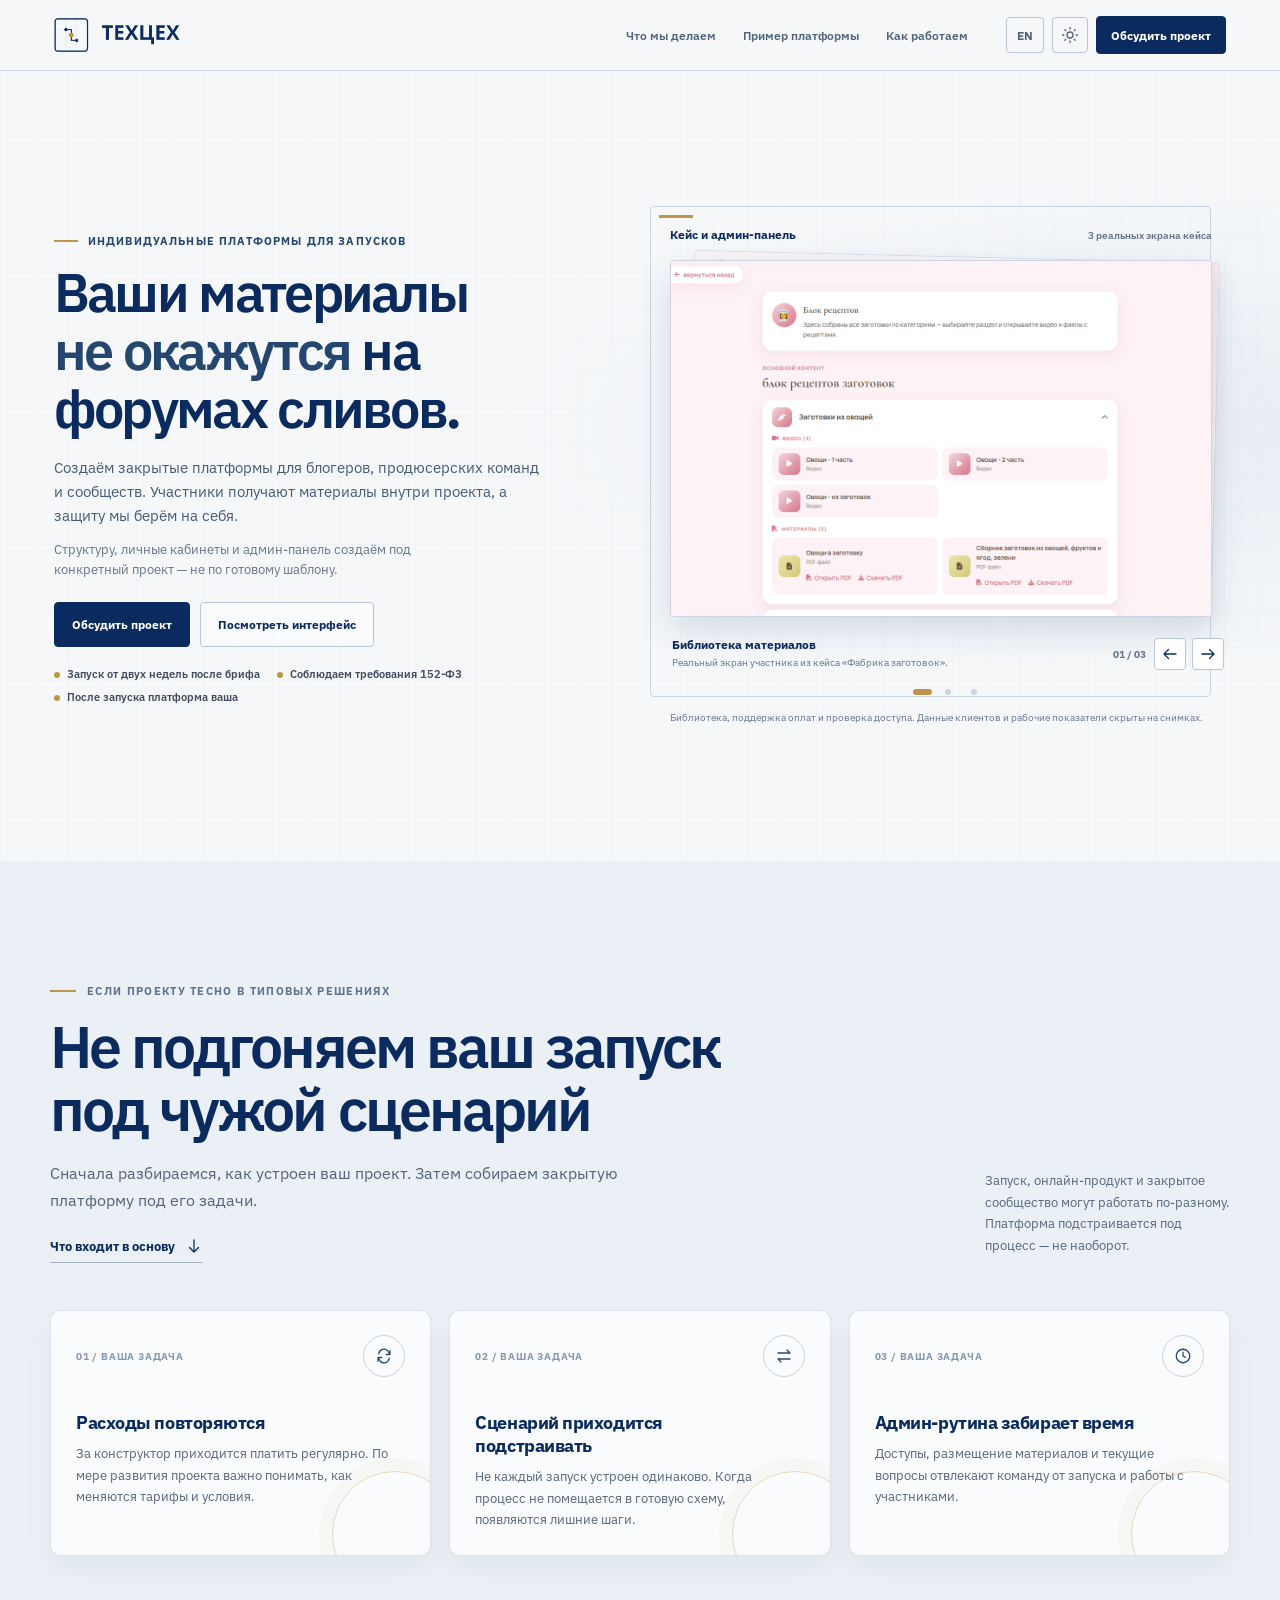
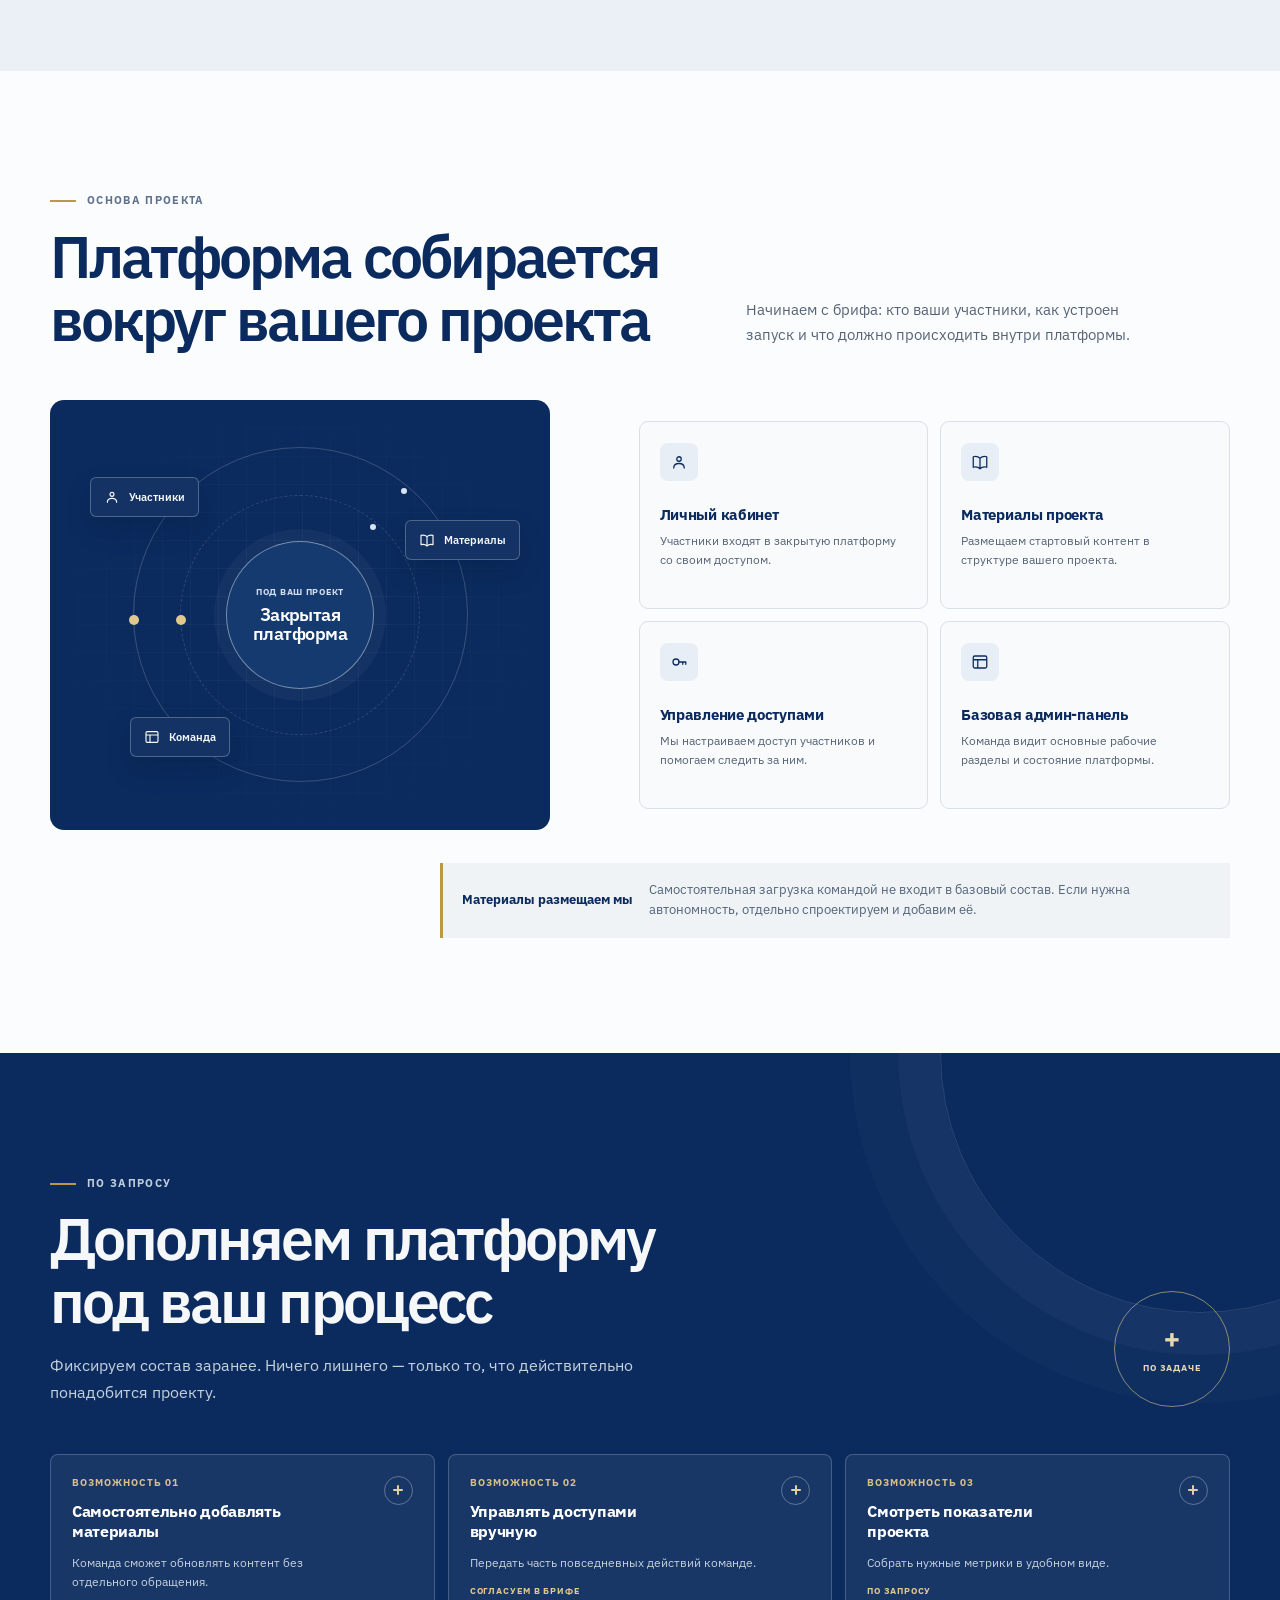
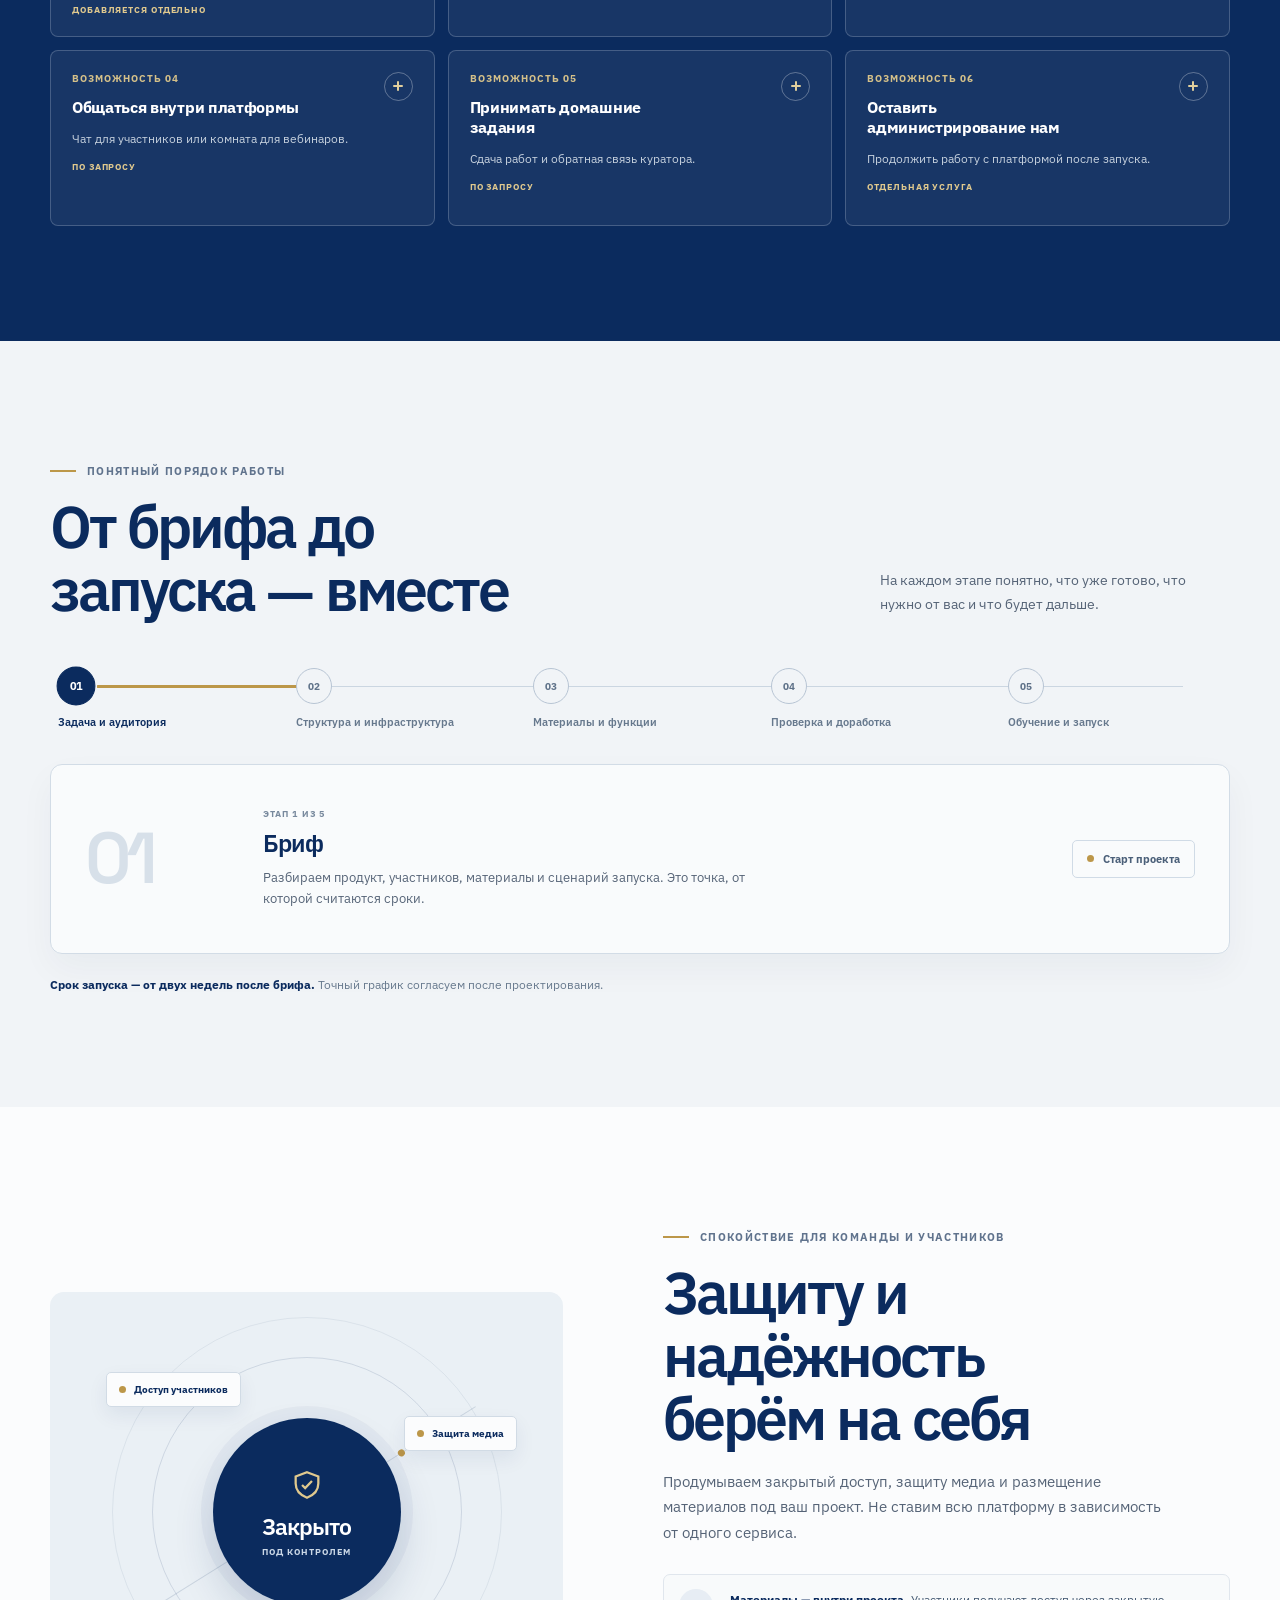
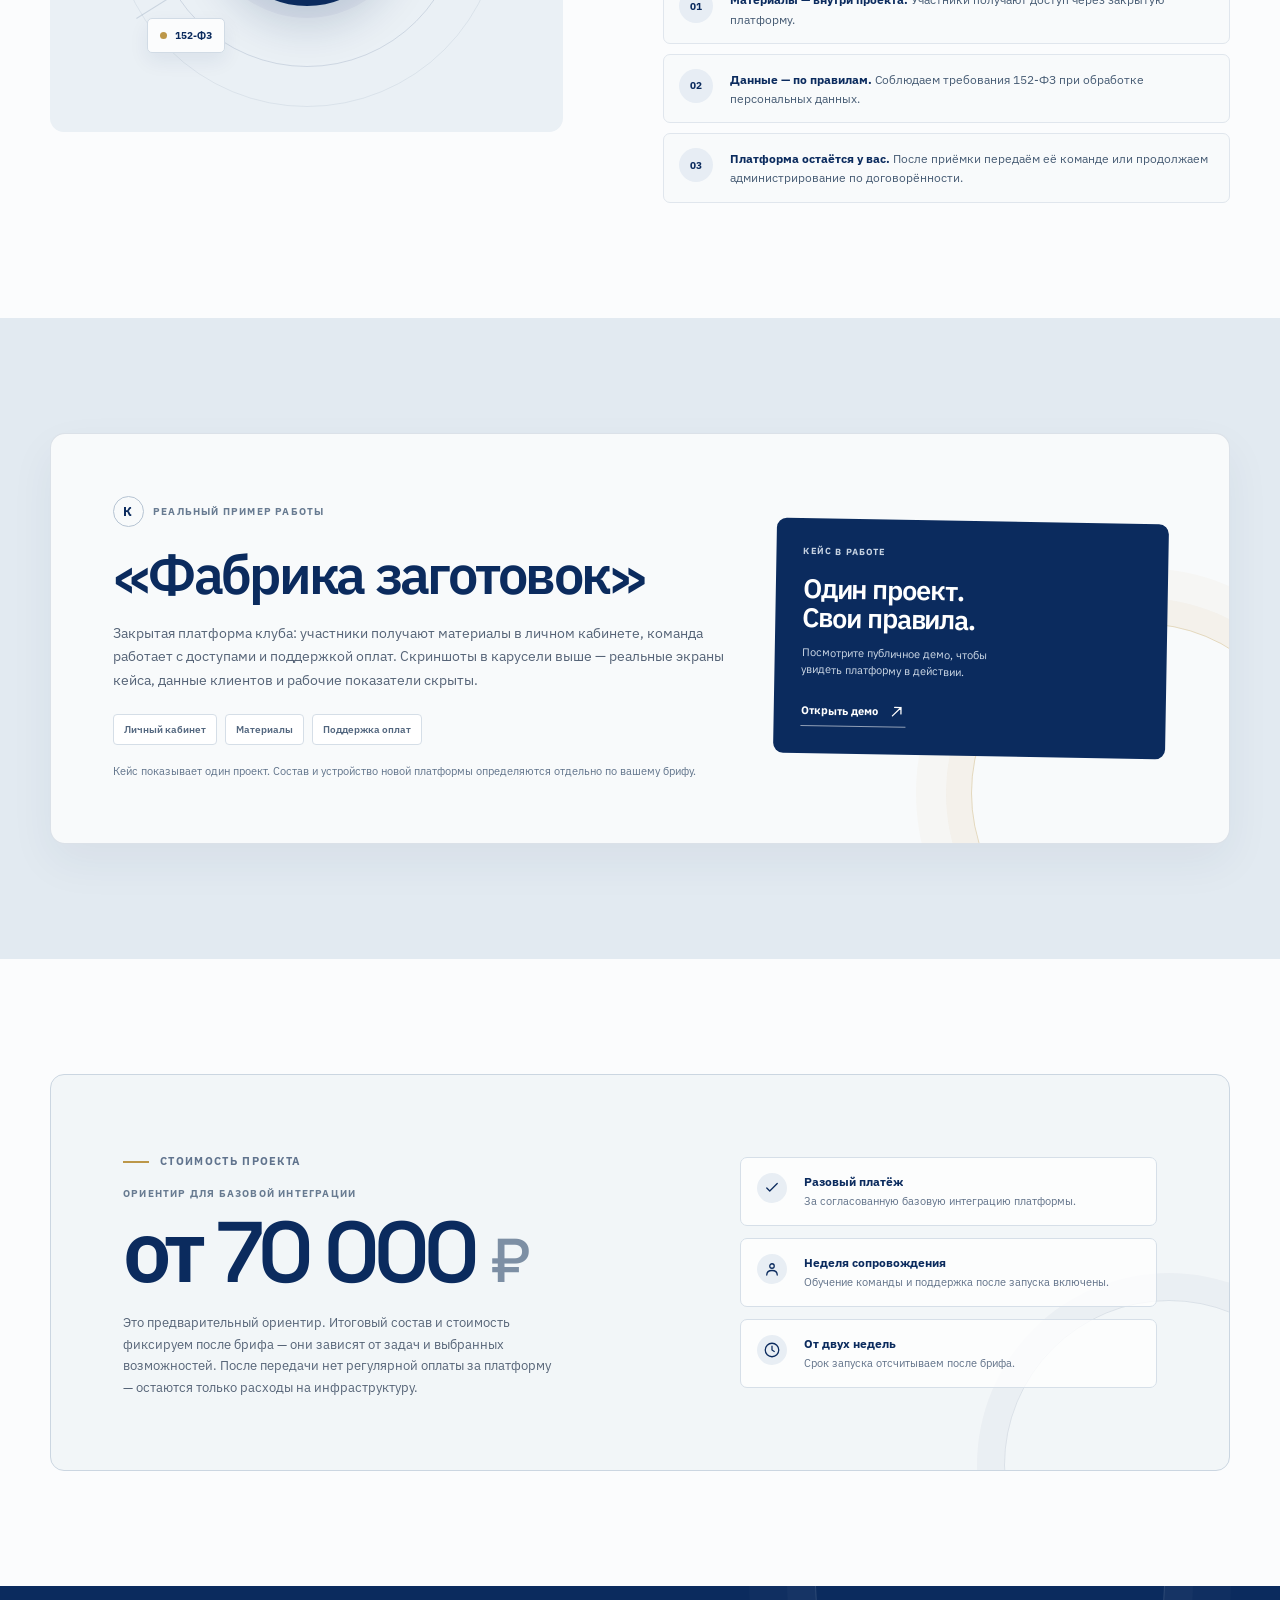
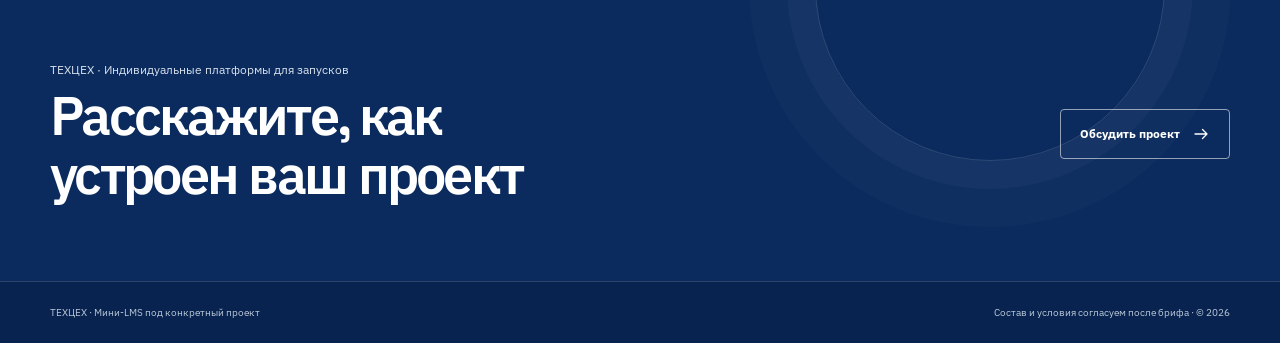
==== commit 46f14649: "Center vector drawings independently of hidden grid text" ====
--- a/index.html
+++ b/index.html
@@ -14,7 +14,7 @@
   <link rel="apple-touch-icon" href="images/favicon.png?v=texcex-2">
   <link rel="preconnect" href="https://fonts.googleapis.com">
   <link rel="preconnect" href="https://fonts.gstatic.com" crossorigin>
-  <link rel="stylesheet" href="css/texcex-refresh.css?v=mobile-polish-2">
+  <link rel="stylesheet" href="css/texcex-refresh.css?v=icon-centering-3">
 </head>
 <body>
   <div class="lms-full-page">
--- a/css/texcex-refresh.css
+++ b/css/texcex-refresh.css
@@ -423,11 +423,13 @@
 .lms-problem-icon,
 .lms-core-card-icon,
 .lms-orbit-chip > span,
-.lms-cost-detail-mark { font-size: 0 !important; --ui-icon: var(--icon-panel); }
+.lms-cost-detail-mark { position: relative; font-size: 0 !important; --ui-icon: var(--icon-panel); }
+/* Hidden fallback text is still an anonymous grid item. Anchor the drawing,
+   not the combined drawing/text tracks, to the container's actual center. */
 .lms-problem-icon::before,
 .lms-core-card-icon::before,
 .lms-orbit-chip > span::before,
-.lms-cost-detail-mark::before { display: block; width: 18px; height: 18px; background: currentColor; -webkit-mask: var(--ui-icon) center / contain no-repeat; mask: var(--ui-icon) center / contain no-repeat; content: ""; }
+.lms-cost-detail-mark::before { position: absolute; top: 50%; left: 50%; display: block; width: 18px; height: 18px; transform: translate(-50%, -50%); background: currentColor; -webkit-mask: var(--ui-icon) center / contain no-repeat; mask: var(--ui-icon) center / contain no-repeat; content: ""; }
 .lms-orbit-chip > span { display: grid; width: 16px; height: 16px; flex: 0 0 16px; place-items: center; }
 .lms-orbit-chip > span::before { width: 16px; height: 16px; }
 .lms-core-card:nth-child(1) .lms-core-card-icon,
@@ -442,22 +444,26 @@
 .lms-cost-detail:nth-child(1) .lms-cost-detail-mark { --ui-icon: var(--icon-check); }
 .lms-cost-detail:nth-child(2) .lms-cost-detail-mark { --ui-icon: var(--icon-user); }
 
-/* Font-independent controls: the text glyphs remain decorative fallbacks. */
+/* Each font-independent control has a fixed box for its centered drawing. */
 .current-theme__sun,
 .current-theme__moon,
-.ac-arrow,
 .lms-ink-link span,
 .lms-case-link span,
-.lms-bottom-link span { font-size: 0; }
+.lms-bottom-link span { position: relative; display: block; width: 18px; height: 18px; flex: 0 0 18px; font-size: 0; line-height: 0; }
+.ac-arrow { position: relative; font-size: 0; }
 .current-theme__sun::before,
 .current-theme__moon::before,
 .ac-arrow::before,
 .lms-ink-link span::before,
 .lms-case-link span::before,
 .lms-bottom-link span::before {
+  position: absolute;
+  top: 50%;
+  left: 50%;
   display: block;
   width: 18px;
   height: 18px;
+  transform: translate(-50%, -50%);
   background: currentColor;
   -webkit-mask: var(--control-icon) center / contain no-repeat;
   mask: var(--control-icon) center / contain no-repeat;
@@ -469,9 +475,9 @@
 .lms-ink-link span,
 .lms-case-link span,
 .lms-bottom-link span { --control-icon: url("data:image/svg+xml,%3Csvg xmlns='http://www.w3.org/2000/svg' viewBox='0 0 24 24' fill='none' stroke='black' stroke-width='1.7' stroke-linecap='round' stroke-linejoin='round'%3E%3Cpath d='M4 12h16m-6-6 6 6-6 6'/%3E%3C/svg%3E"); }
-.ac-arrow[data-carousel-prev]::before { transform: rotate(180deg); }
-.lms-ink-link span::before { transform: rotate(90deg); }
-.lms-case-link span::before { transform: rotate(-45deg); }
+.ac-arrow[data-carousel-prev]::before { transform: translate(-50%, -50%) rotate(180deg); }
+.lms-ink-link span::before { transform: translate(-50%, -50%) rotate(90deg); }
+.lms-case-link span::before { transform: translate(-50%, -50%) rotate(-45deg); }
 
 /* Problem and project core */
 .lms-problems { overflow: hidden; background: var(--bluewash); }
@@ -551,11 +557,11 @@
 .lms-addon-number { color: #d4c089; font-size: 10px; font-weight: 700; letter-spacing: .1em; }
 .lms-addon-arrow { position: relative; display: grid; width: 29px; height: 29px; grid-column: 2; grid-row: 1 / span 2; place-items: center; border: 1px solid rgba(255,255,255,.31); border-radius: 50%; color: #e1cf9d; font-size: 0; }
 .lms-addon-arrow::before,
-.lms-addon-arrow::after { position: absolute; border-radius: 2px; background: currentColor; content: ""; transition: transform .2s ease; }
+.lms-addon-arrow::after { position: absolute; top: 50%; left: 50%; transform: translate(-50%, -50%); border-radius: 2px; background: currentColor; content: ""; transition: transform .2s ease; }
 .lms-addon-arrow::before { width: 10px; height: 2px; }
 .lms-addon-arrow::after { width: 2px; height: 10px; }
 .lms-addon-button[aria-expanded="true"] .lms-addon-arrow { border-color: var(--gold-light); color: var(--gold-light); }
-.lms-addon-button[aria-expanded="true"] .lms-addon-arrow::after { transform: scaleY(0); }
+.lms-addon-button[aria-expanded="true"] .lms-addon-arrow::after { transform: translate(-50%, -50%) scaleY(0); }
 .lms-addon-title { max-width: 230px; color: #fff; font-size: 16px; font-weight: 700; letter-spacing: -.02em; line-height: 1.25; }
 .lms-addon-summary { grid-column: 1 / -1; max-width: 290px; color: #c5d0dd; font-size: 12px; line-height: 1.6; }
 .lms-addon-state { grid-column: 1 / -1; margin-top: 1px; color: var(--gold-light); font-size: 9px; font-weight: 700; letter-spacing: .1em; text-transform: uppercase; }
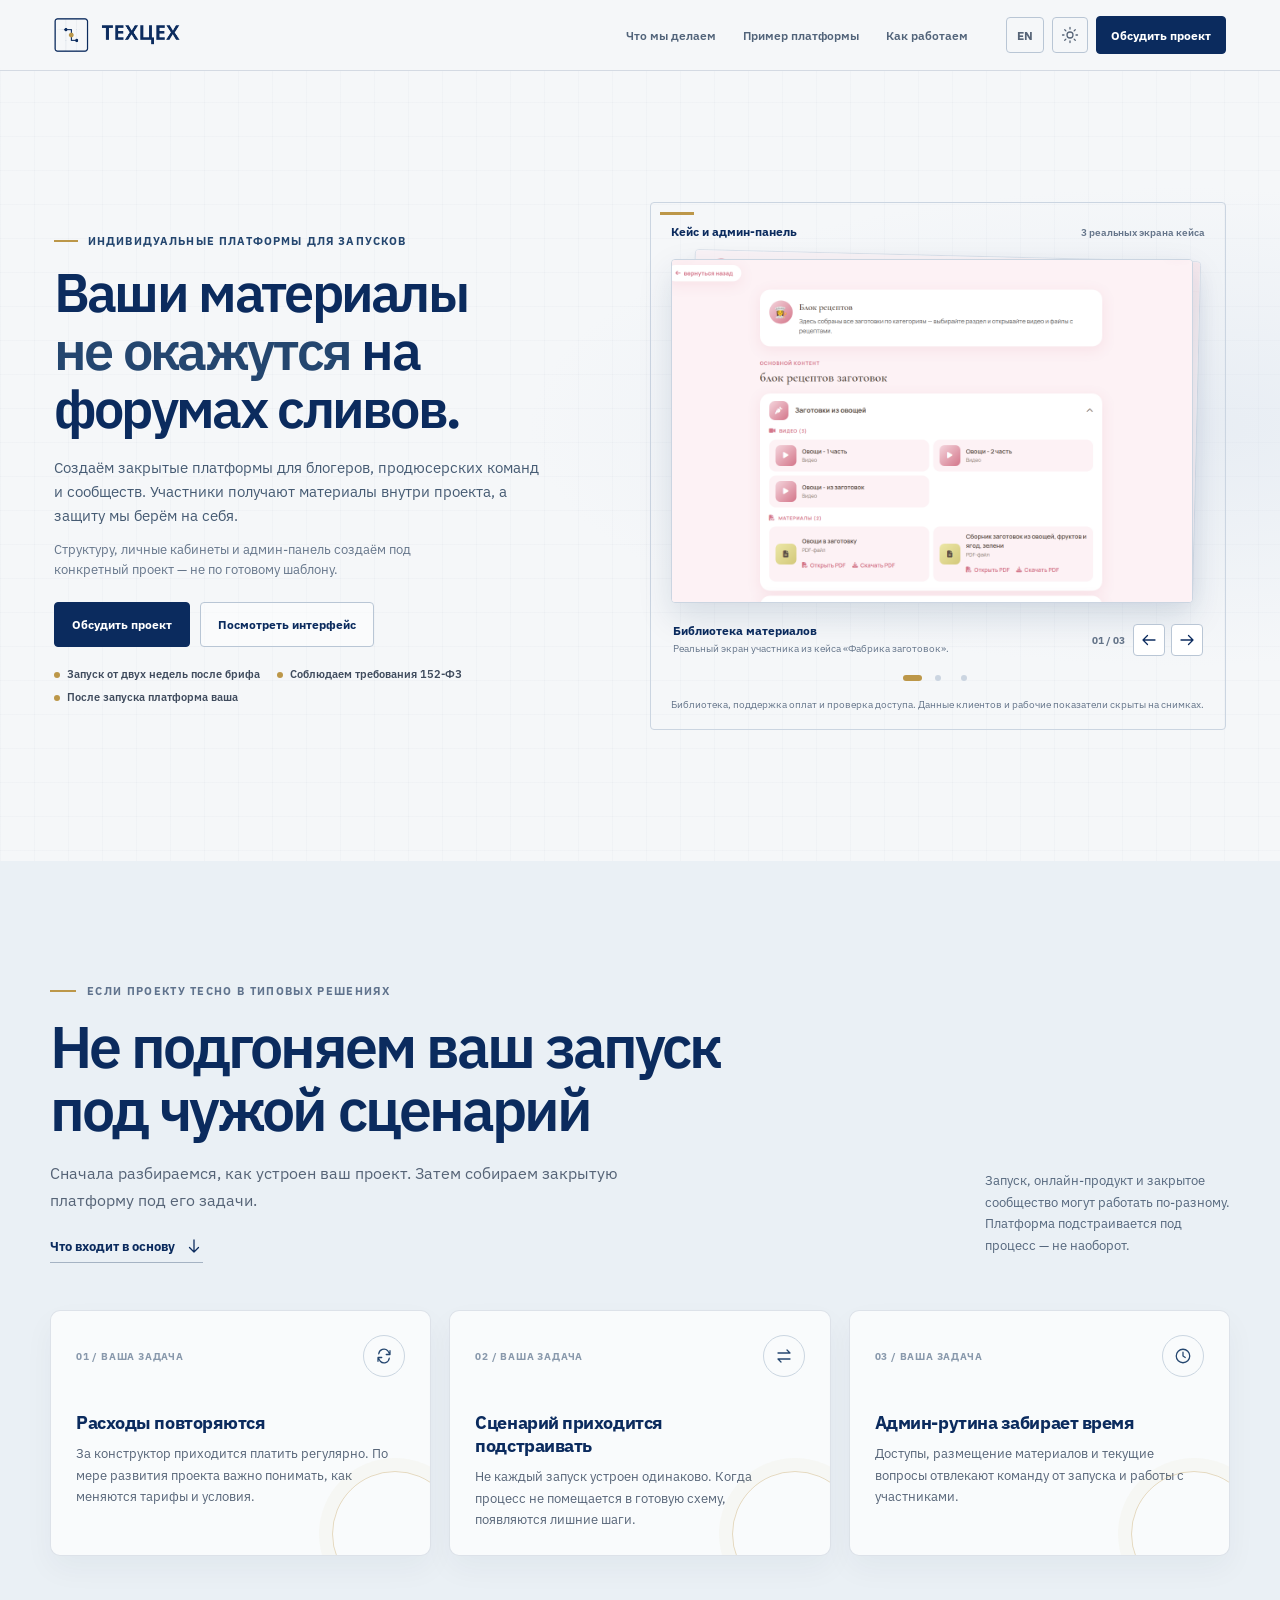
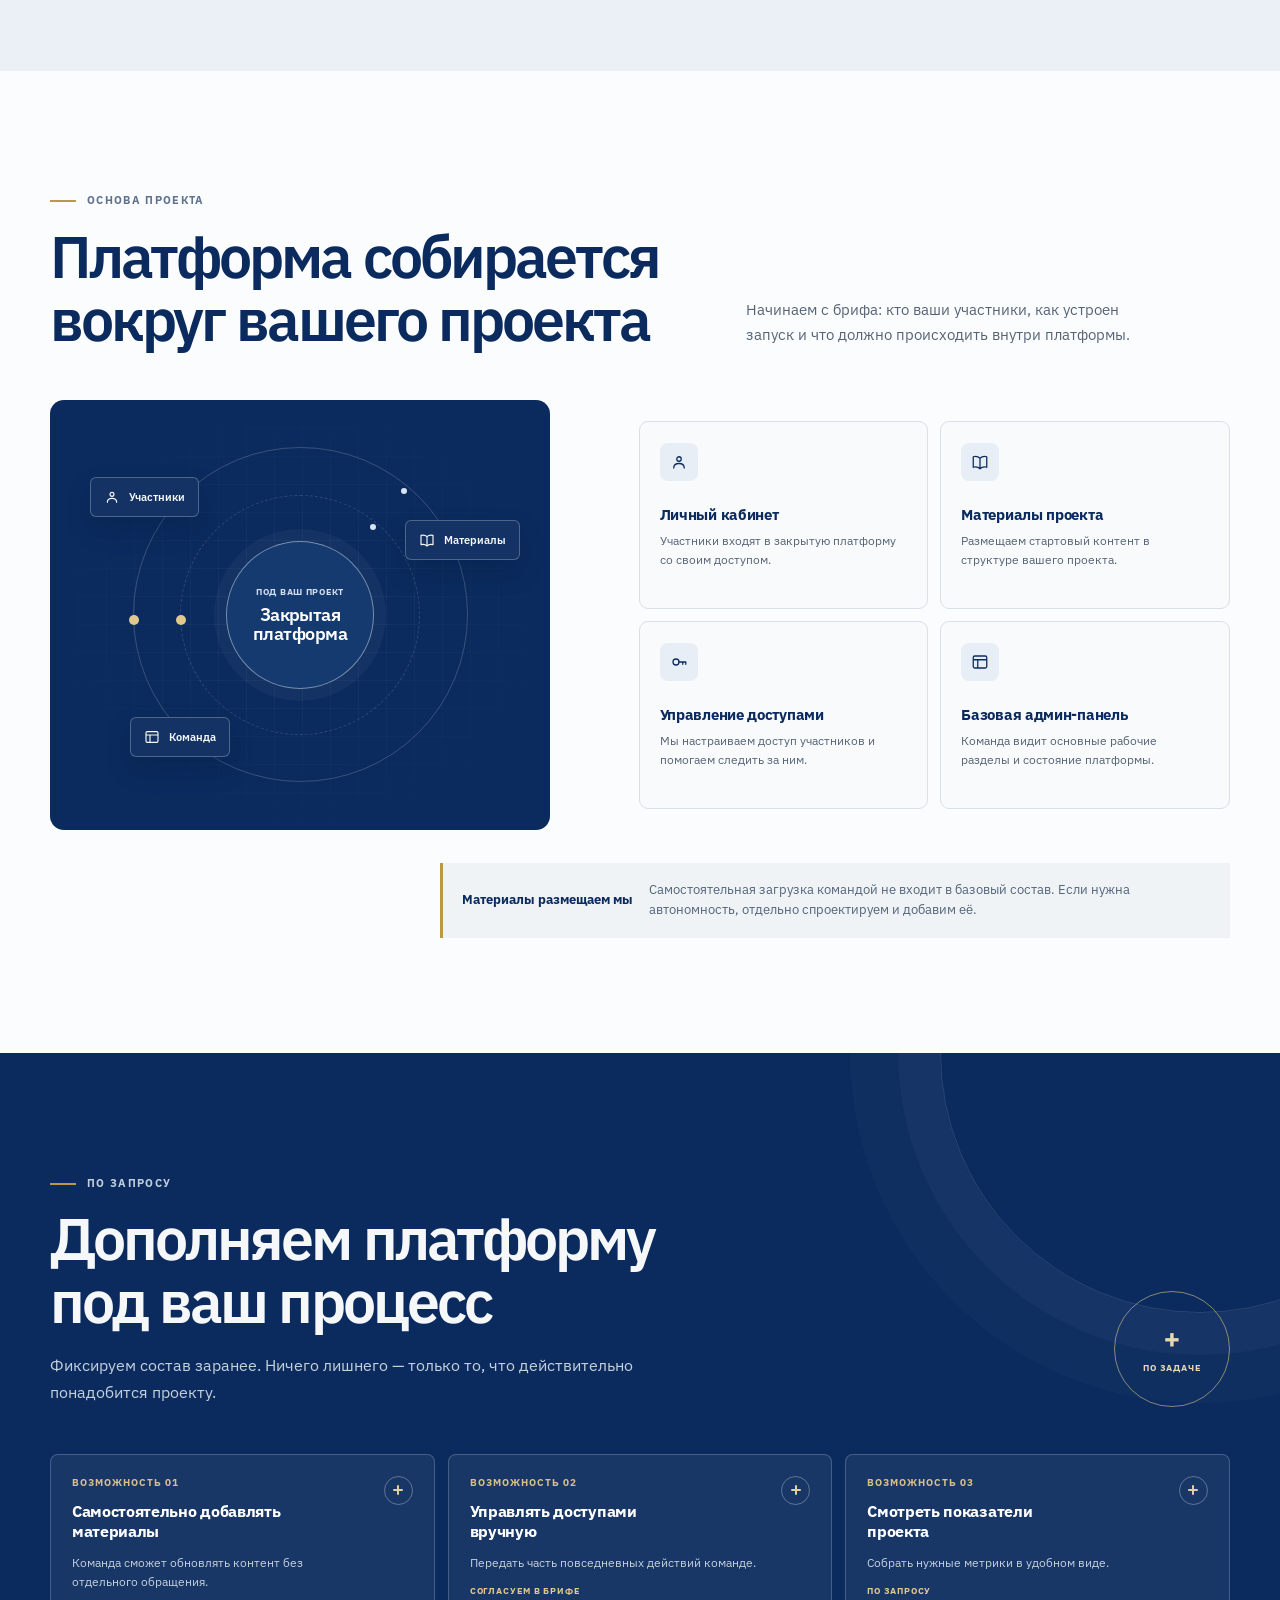
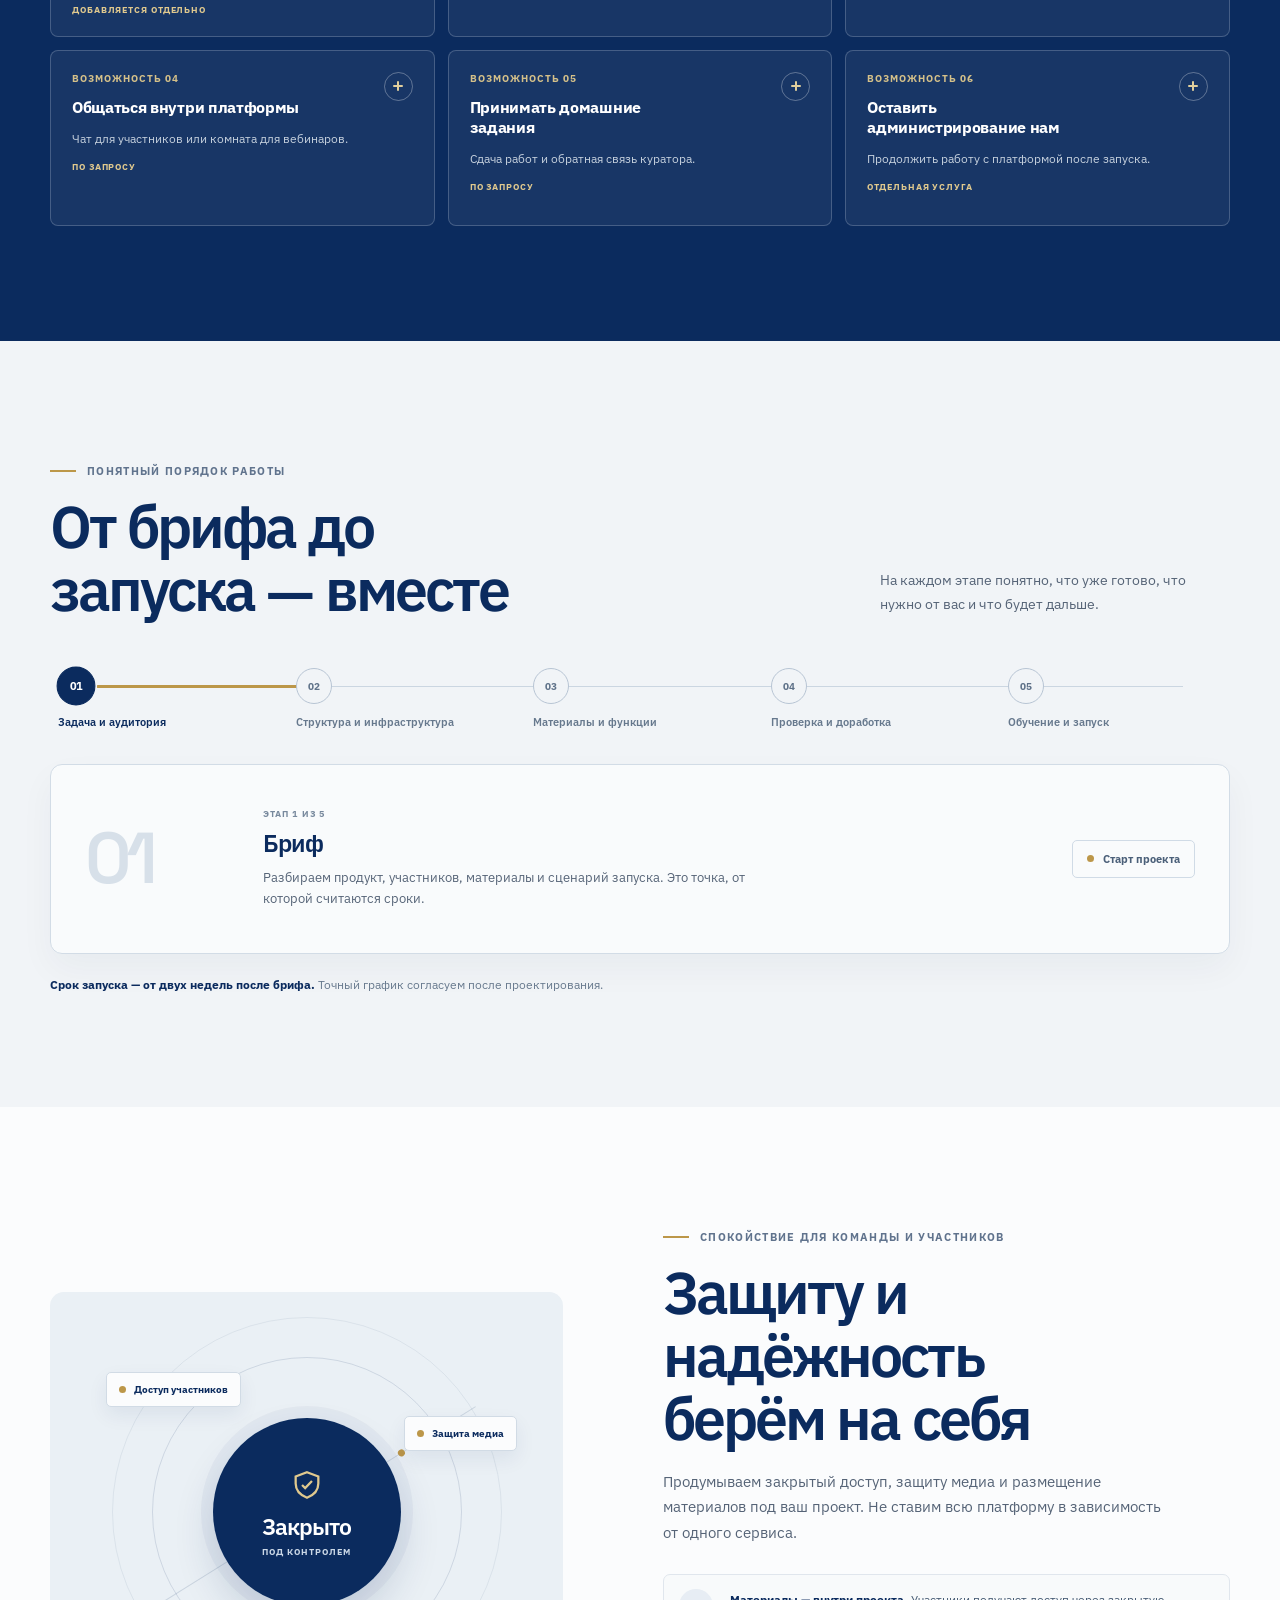
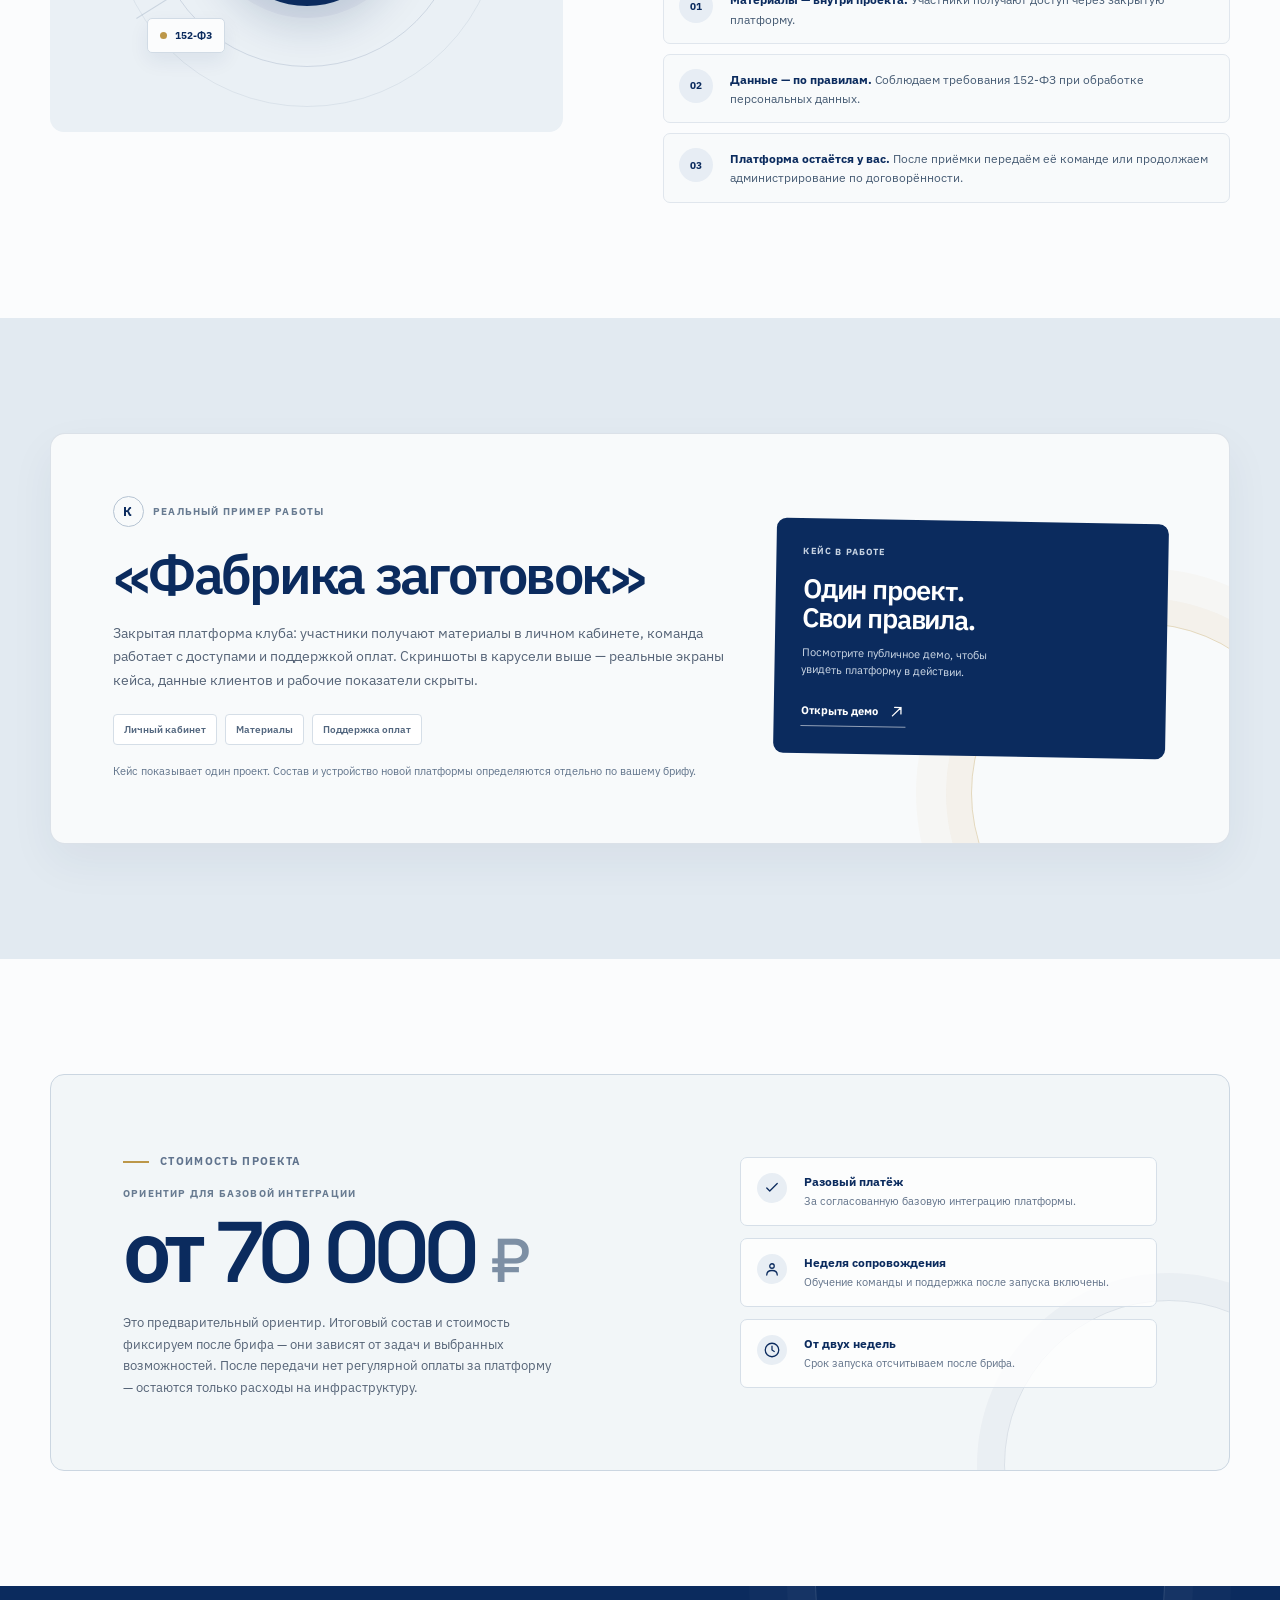
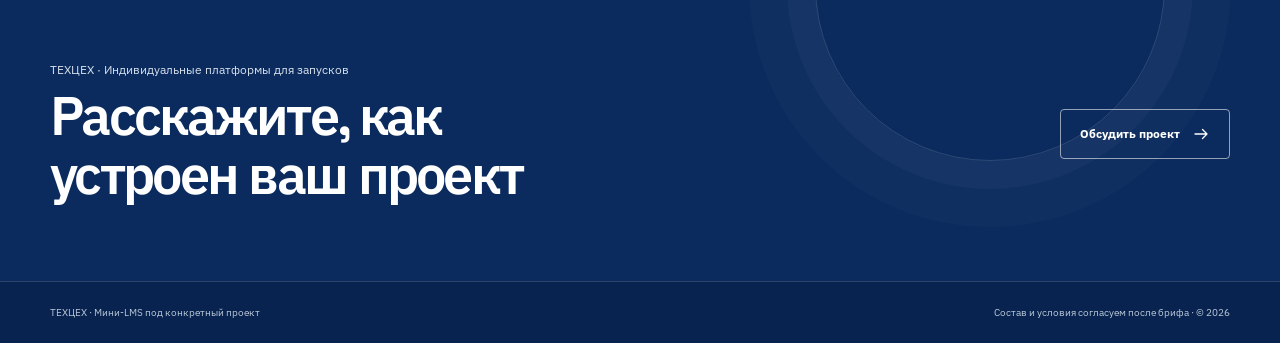
==== commit fcb535c7: "Use one responsive carousel frame across desktop and mobile" ====
--- a/index.html
+++ b/index.html
@@ -14,7 +14,7 @@
   <link rel="apple-touch-icon" href="images/favicon.png?v=texcex-2">
   <link rel="preconnect" href="https://fonts.googleapis.com">
   <link rel="preconnect" href="https://fonts.gstatic.com" crossorigin>
-  <link rel="stylesheet" href="css/texcex-refresh.css?v=icon-centering-3">
+  <link rel="stylesheet" href="css/texcex-refresh.css?v=responsive-frame-4">
 </head>
 <body>
   <div class="lms-full-page">
--- a/css/texcex-refresh.css
+++ b/css/texcex-refresh.css
@@ -347,19 +347,9 @@
   position: relative;
   min-width: 0;
   margin: 0;
-  padding: 21px 0 0 20px;
-}
-
-.current-visual::before {
-  position: absolute;
-  top: 0;
-  right: 15px;
-  bottom: 29px;
-  left: 0;
+  padding: 21px 20px 16px;
   border: 1px solid #cbd5e1;
   border-radius: 4px;
-  content: "";
-  pointer-events: none;
 }
 
 .current-visual::after {
@@ -379,18 +369,20 @@
   align-items: baseline;
   justify-content: space-between;
   gap: 12px;
-  margin: 0 14px 8px 0;
+  margin: 0 0 8px;
   color: var(--ink);
   font-size: 12px;
   font-weight: 700;
 }
 
 .current-project-count { max-width: 52%; color: #65758a; font-size: 10px; font-weight: 600; text-align: right; }
-.current-case-note { position: relative; z-index: 1; margin: 7px 14px 0 0; color: #65758a; font-size: 10px; line-height: 1.45; }
+.current-case-note { position: relative; z-index: 1; margin: 8px 0 0; color: #65758a; font-size: 10px; line-height: 1.45; }
 
 /* Real case-screen carousel */
 .ac-carousel { position: relative; z-index: 1; color: var(--ink); outline: none; }
-.current-visual .ac-deck { padding: 10px 14px 12px 0; }
+/* Reserve space for the rotated back card; the figure's real border encloses
+   the entire carousel, controls and caption at every breakpoint. */
+.current-visual .ac-deck { padding: 12px 12px 12px 0; }
 .ac-stack { position: relative; width: 100%; aspect-ratio: 1.52; perspective: 1100px; touch-action: pan-y; }
 .ac-card { position: absolute; inset: 0; overflow: hidden; border: 1px solid #cbd5e1; border-radius: 4px; background: #fff; }
 .ac-card > img { width: 100%; height: 100%; object-fit: cover; pointer-events: none; user-select: none; }
@@ -742,10 +734,9 @@
   .current-actions { margin-top: 18px; }
   .current-button { min-height: 46px; padding-inline: 15px; font-size: 12px; }
   .current-points { flex-direction: column; gap: 8px; margin-top: 17px; }
-  .current-visual { padding: 14px 12px 14px 11px; }
-  .current-visual::before { right: 0; bottom: 0; }
+  .current-visual { padding: 14px 12px; }
   .current-visual::after { top: 5px; left: 5px; width: 25px; }
-  .current-visual .ac-deck { padding: 7px 0 9px; }
+  .current-visual .ac-deck { padding-bottom: 9px; }
   .current-visual-heading { align-items: flex-start; font-size: 11px; }
   .current-project-count { max-width: 48%; font-size: 11px; }
   .ac-caption { align-items: stretch; flex-direction: column; gap: 10px; margin-inline: 0; }
@@ -918,7 +909,7 @@
 html[data-theme="dark"] .current-case-note,
 html[data-theme="dark"] .current-project-count { color: #bac8d9; }
 html[data-theme="dark"] .current-points { color: #ced9e6; }
-html[data-theme="dark"] .current-visual::before { border-color: #40536d; }
+html[data-theme="dark"] .current-visual { border-color: #40536d; }
 html[data-theme="dark"] .ac-card { border-color: #43566e; }
 html[data-theme="dark"] .ac-caption-copy strong { color: #edf2f7; }
 html[data-theme="dark"] .ac-caption-copy p,
